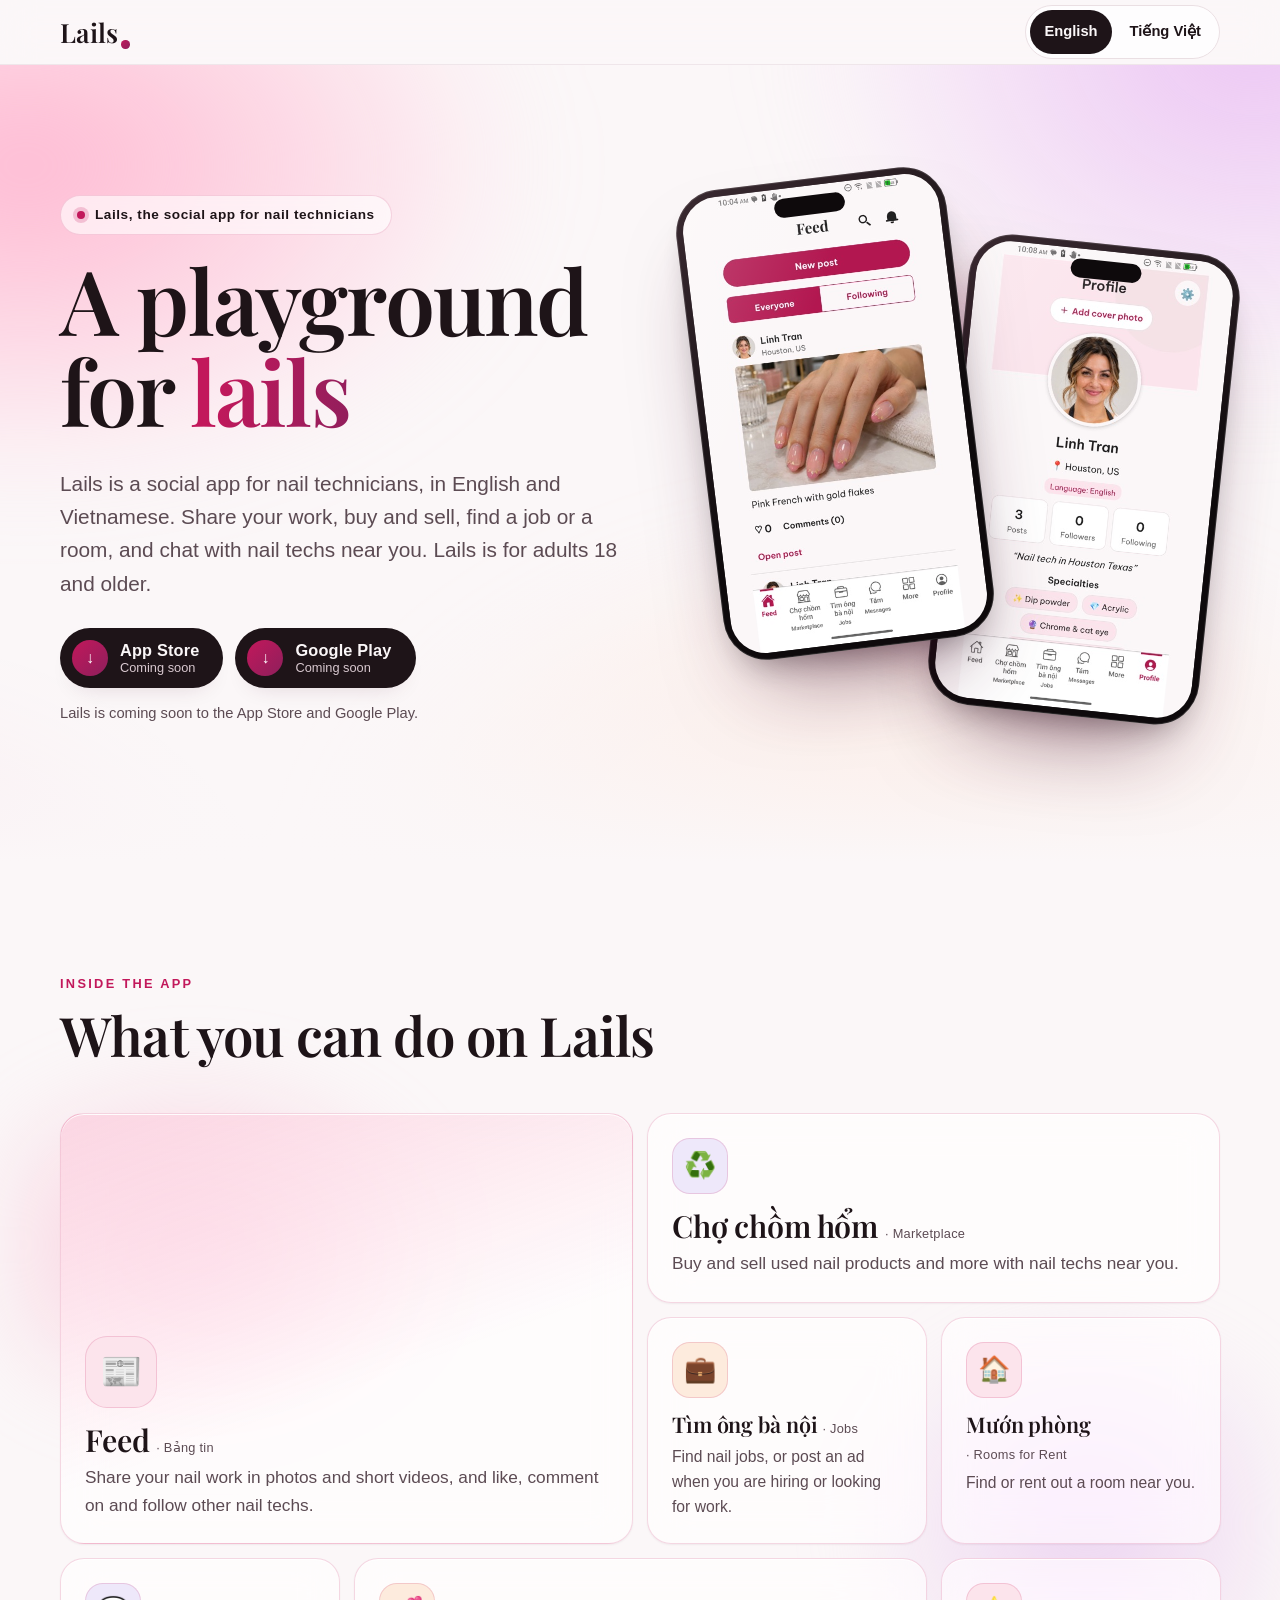
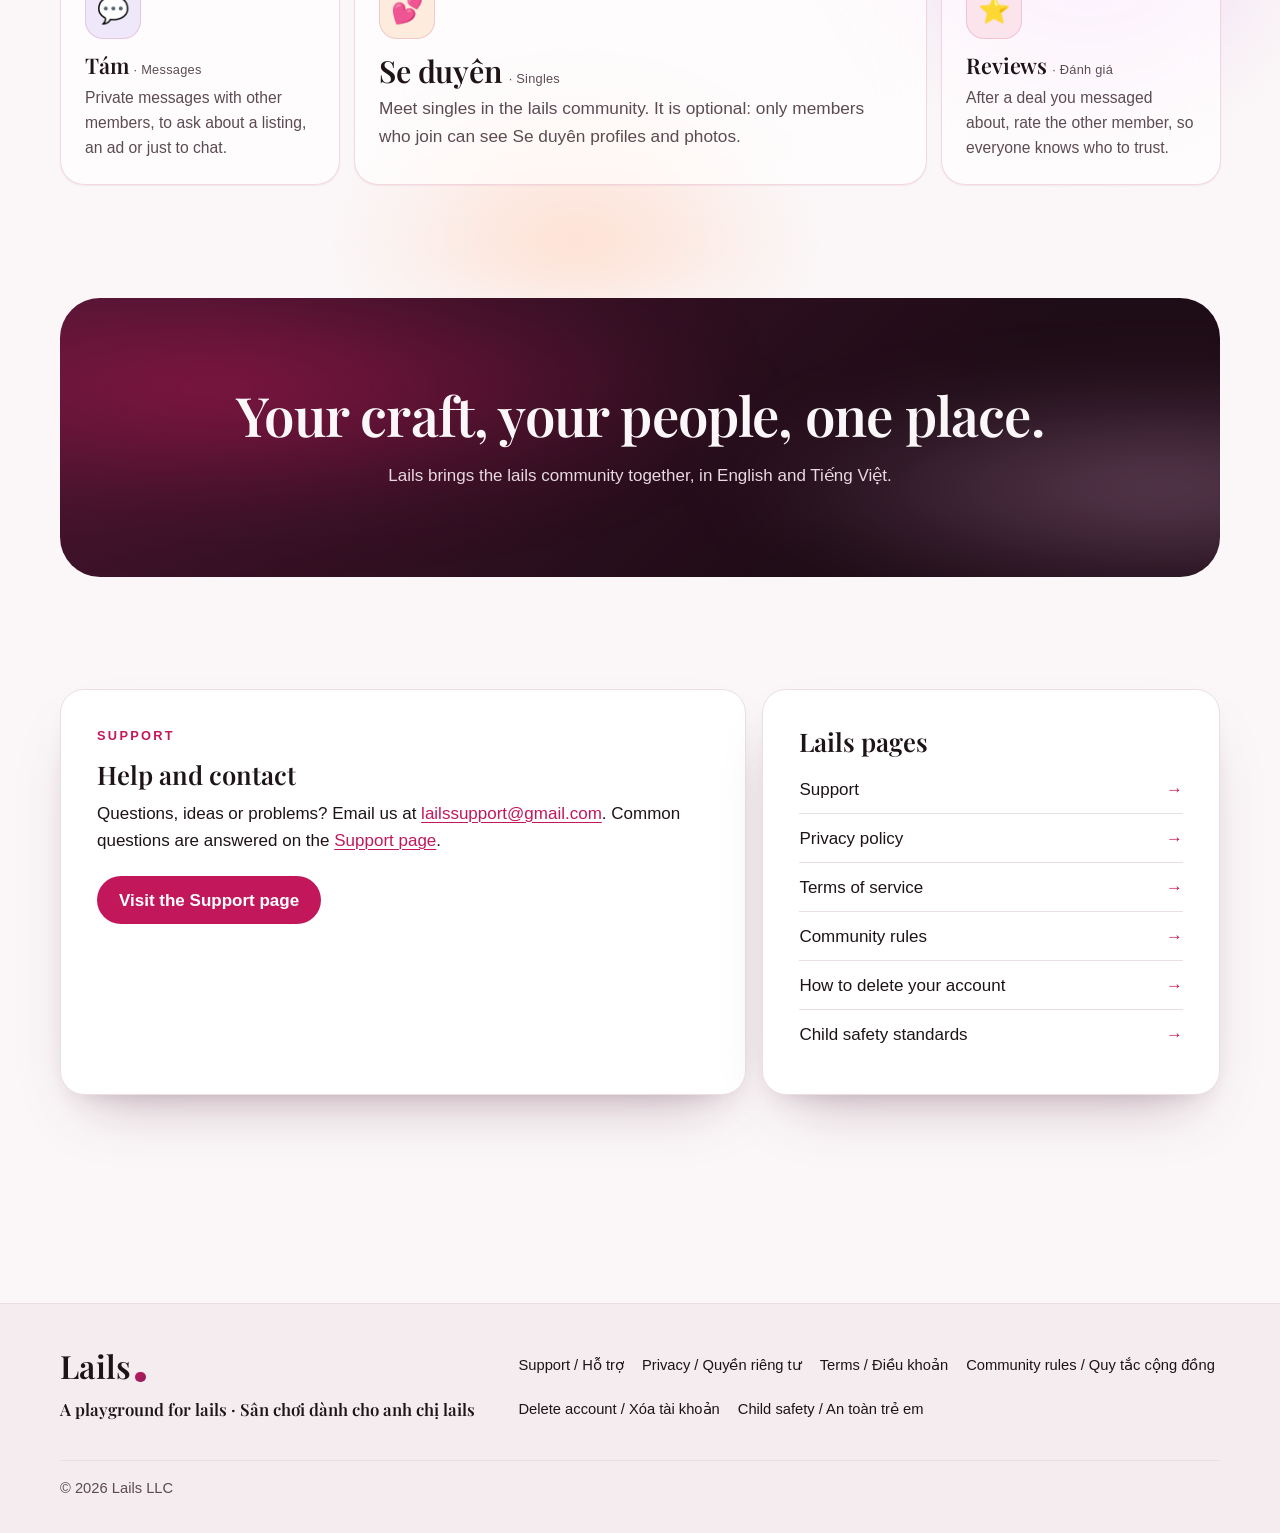
==== index.html @ fc81c2da "Website redesign: shared styles, self-hosted Playfair font, real screenshots (Lails main 86b68562, T" ====
<!doctype html>
<html lang="en">
<head>
<meta charset="utf-8">
<meta name="viewport" content="width=device-width,initial-scale=1">
<meta name="color-scheme" content="light dark">
<meta name="theme-color" content="#FBF7F8" media="(prefers-color-scheme: light)">
<meta name="theme-color" content="#120C10" media="(prefers-color-scheme: dark)">
<meta name="description" content="Lails, a social app for nail technicians. Lails, ứng dụng mạng xã hội cho thợ nail.">
<title>Lails</title>
<link rel="stylesheet" href="styles.css">
</head>
<body class="switch">
<header class="site-head">
<div class="wrap head-row">
<a class="brand" href="index.html">Lails</a>
<nav class="lang" aria-label="Language / Ngôn ngữ"><a href="#en" hreflang="en" lang="en">English</a><a href="#vi" hreflang="vi" lang="vi">Tiếng Việt</a></nav>
</div>
</header>

<main>
<section id="en" lang="en">
<div class="hero">
<div class="wrap hero-grid">
<div class="intro">
<p class="eyebrow">Lails, the social app for nail technicians</p>
<h1 class="display">A playground for <span class="shine">lails</span></h1>
<p class="lead">Lails is a social app for nail technicians, in English and Vietnamese. Share your work, buy and sell, find a job or a room, and chat with nail techs near you. Lails is for adults 18 and older.</p>
<!-- Store badge placeholders: swap each one for the official badge and store link once the app is live in that store. -->
<div class="stores">
<div class="store" data-placeholder="app-store-badge"><i aria-hidden="true">↓</i><div><b>App Store</b><span>Coming soon</span></div></div>
<div class="store" data-placeholder="google-play-badge"><i aria-hidden="true">↓</i><div><b>Google Play</b><span>Coming soon</span></div></div>
</div>
<p class="note">Lails is coming soon to the App Store and Google Play.</p>
</div>
<div class="stage">
<div class="halo" aria-hidden="true"></div>
<ul class="shots" aria-label="Screenshots of the Lails app">
<li class="phone"><img src="img/feed-en.jpg" width="450" height="800" fetchpriority="high" decoding="async" alt="The Lails Feed: a nail tech's post with a photo of pink French nails with gold flakes, with likes and comments, and the tabs Feed, Chợ chồm hổm, Tìm ông bà nội, Tám, More and Profile."></li>
<li class="phone"><img src="img/profile-en.jpg" width="450" height="800" decoding="async" alt="A Lails profile: the member's photo, name and city, the number of posts, followers and following, a short bio and the nail skills they offer."></li>
</ul>
</div>
</div>
</div>

<div class="block features">
<div class="wrap">
<div class="block-head reveal">
<span class="kicker">Inside the app</span>
<h2 class="title">What you can do on Lails</h2>
</div>
<ul class="bento">
<li class="card big reveal"><span class="icon" aria-hidden="true">📰</span><div><h3>Feed <span class="sub">· Bảng tin</span></h3><p>Share your nail work in photos and short videos, and like, comment on and follow other nail techs.</p></div></li>
<li class="card wide reveal"><span class="icon" aria-hidden="true">♻️</span><div><h3>Chợ chồm hổm <span class="sub">· Marketplace</span></h3><p>Buy and sell used nail products and more with nail techs near you.</p></div></li>
<li class="card reveal"><span class="icon" aria-hidden="true">💼</span><div><h3>Tìm ông bà nội <span class="sub">· Jobs</span></h3><p>Find nail jobs, or post an ad when you are hiring or looking for work.</p></div></li>
<li class="card reveal"><span class="icon" aria-hidden="true">🏠</span><div><h3>Mướn phòng <span class="sub">· Rooms for Rent</span></h3><p>Find or rent out a room near you.</p></div></li>
<li class="card reveal"><span class="icon" aria-hidden="true">💬</span><div><h3>Tám <span class="sub">· Messages</span></h3><p>Private messages with other members, to ask about a listing, an ad or just to chat.</p></div></li>
<li class="card wide reveal"><span class="icon" aria-hidden="true">💕</span><div><h3>Se duyên <span class="sub">· Singles</span></h3><p>Meet singles in the lails community. It is optional: only members who join can see Se duyên profiles and photos.</p></div></li>
<li class="card reveal"><span class="icon" aria-hidden="true">⭐</span><div><h3>Reviews <span class="sub">· Đánh giá</span></h3><p>After a deal you messaged about, rate the other member, so everyone knows who to trust.</p></div></li>
</ul>
</div>
</div>

<div class="wrap">
<div class="band reveal">
<h2 class="title">Your craft, your people, one place.</h2>
<p>Lails brings the lails community together, in English and Tiếng Việt.</p>
</div>
</div>

<div class="block">
<div class="wrap help">
<div class="panel reveal">
<span class="kicker">Support</span>
<h2>Help and contact</h2>
<p>Questions, ideas or problems? Email us at <a href="mailto:lailssupport@gmail.com">lailssupport@gmail.com</a>. Common questions are answered on the <a href="support.html">Support page</a>.</p>
<a class="button" href="support.html">Visit the Support page</a>
</div>
<div class="panel reveal">
<h3>Lails pages</h3>
<ul class="links">
<li><a href="support.html">Support</a></li>
<li><a href="privacy.html">Privacy policy</a></li>
<li><a href="terms.html">Terms of service</a></li>
<li><a href="community-rules.html">Community rules</a></li>
<li><a href="delete-account.html">How to delete your account</a></li>
<li><a href="child-safety.html">Child safety standards</a></li>
</ul>
</div>
</div>
</div>
</section>

<hr class="lang-divider">

<section id="vi" lang="vi">
<div class="hero">
<div class="wrap hero-grid">
<div class="intro">
<p class="eyebrow">Lails, ứng dụng mạng xã hội cho thợ nail</p>
<h2 class="display">Sân chơi dành cho anh chị <span class="shine">lails</span></h2>
<p class="lead">Lails là ứng dụng mạng xã hội dành cho thợ nail, có tiếng Việt và tiếng Anh. Khoe tác phẩm, mua bán, tìm việc hay tìm phòng, và tám chuyện với anh chị thợ nail gần bạn. Lails chỉ dành cho người từ 18 tuổi trở lên.</p>
<div class="stores">
<div class="store" data-placeholder="app-store-badge-vi"><i aria-hidden="true">↓</i><div><b>App Store</b><span>Sắp có</span></div></div>
<div class="store" data-placeholder="google-play-badge-vi"><i aria-hidden="true">↓</i><div><b>Google Play</b><span>Sắp có</span></div></div>
</div>
<p class="note">Lails sắp có trên App Store và Google Play.</p>
</div>
<div class="stage">
<div class="halo" aria-hidden="true"></div>
<ul class="shots" aria-label="Hình ảnh ứng dụng Lails">
<li class="phone"><img src="img/feed-vi.jpg" width="450" height="800" loading="lazy" decoding="async" alt="Bảng tin Lails: bài đăng của một thợ nail với hình bộ móng French hồng có nhũ vàng, lượt thích và bình luận, cùng các thẻ Bảng tin, Chợ chồm hổm, Tìm ông bà nội, Tám, Thêm và Trang cá nhân."></li>
<li class="phone"><img src="img/profile-vi.jpg" width="450" height="800" loading="lazy" decoding="async" alt="Trang cá nhân trên Lails: ảnh, tên và thành phố của thành viên, số bài đăng, người theo dõi và đang theo dõi, lời giới thiệu ngắn và các chuyên môn nail."></li>
</ul>
</div>
</div>
</div>

<div class="block features">
<div class="wrap">
<div class="block-head reveal">
<span class="kicker">Trong ứng dụng</span>
<h2 class="title">Lails có gì?</h2>
</div>
<ul class="bento">
<li class="card big reveal"><span class="icon" aria-hidden="true">📰</span><div><h3>Bảng tin</h3><p>Khoe tác phẩm nail bằng hình và video ngắn, thả tim, bình luận và theo dõi anh chị thợ nail khác.</p></div></li>
<li class="card wide reveal"><span class="icon" aria-hidden="true">♻️</span><div><h3>Chợ chồm hổm <span class="sub">· Mua bán</span></h3><p>Mua bán đồ nail đã qua sử dụng và nhiều thứ khác với thợ nail gần bạn.</p></div></li>
<li class="card reveal"><span class="icon" aria-hidden="true">💼</span><div><h3>Tìm ông bà nội <span class="sub">· Việc làm</span></h3><p>Tìm việc nail, hoặc đăng tin khi tiệm cần thợ hay khi bạn đang tìm việc.</p></div></li>
<li class="card reveal"><span class="icon" aria-hidden="true">🏠</span><div><h3>Mướn phòng <span class="sub">· Thuê phòng</span></h3><p>Tìm hoặc cho thuê phòng gần bạn.</p></div></li>
<li class="card reveal"><span class="icon" aria-hidden="true">💬</span><div><h3>Tám <span class="sub">· Tin nhắn</span></h3><p>Nhắn tin riêng với các thành viên khác, để hỏi về món đồ, tin rao hay chỉ để tám chuyện.</p></div></li>
<li class="card wide reveal"><span class="icon" aria-hidden="true">💕</span><div><h3>Se duyên <span class="sub">· Người độc thân</span></h3><p>Làm quen với người độc thân trong cộng đồng lails. Không bắt buộc: chỉ thành viên tham gia mới xem được hồ sơ và ảnh Se duyên.</p></div></li>
<li class="card reveal"><span class="icon" aria-hidden="true">⭐</span><div><h3>Đánh giá</h3><p>Sau một giao dịch hai bạn đã nhắn tin, hãy đánh giá thành viên kia, để mọi người biết ai đáng tin.</p></div></li>
</ul>
</div>
</div>

<div class="wrap">
<div class="band reveal">
<h2 class="title">Tay nghề của bạn, cộng đồng của bạn, chung một chỗ.</h2>
<p>Lails kết nối cộng đồng lails, bằng tiếng Việt và tiếng Anh.</p>
</div>
</div>

<div class="block">
<div class="wrap help">
<div class="panel reveal">
<span class="kicker">Hỗ trợ</span>
<h2>Hỗ trợ và liên hệ</h2>
<p>Có câu hỏi, ý kiến hay gặp sự cố? Email cho chúng tôi: <a href="mailto:lailssupport@gmail.com">lailssupport@gmail.com</a>. Các câu hỏi thường gặp có trên <a href="support.html#vi">trang Hỗ trợ</a>.</p>
<a class="button" href="support.html#vi">Xem trang Hỗ trợ</a>
</div>
<div class="panel reveal">
<h3>Các trang Lails</h3>
<ul class="links">
<li><a href="support.html#vi">Hỗ trợ</a></li>
<li><a href="privacy.html#vi">Chính sách quyền riêng tư</a></li>
<li><a href="terms.html#vi">Điều khoản dịch vụ</a></li>
<li><a href="community-rules.html#vi">Quy tắc cộng đồng</a></li>
<li><a href="delete-account.html#vi">Cách xóa tài khoản Lails</a></li>
<li><a href="child-safety.html#vi">Tiêu chuẩn an toàn trẻ em</a></li>
</ul>
</div>
</div>
</div>
</section>
</main>

<footer>
<div class="wrap foot">
<div>
<a class="brand" href="index.html">Lails</a>
<p class="foot-tag">A playground for lails · <span lang="vi">Sân chơi dành cho anh chị lails</span></p>
</div>
<nav aria-label="Lails pages / Các trang Lails">
<a href="support.html">Support / Hỗ trợ</a>
<a href="privacy.html">Privacy / Quyền riêng tư</a>
<a href="terms.html">Terms / Điều khoản</a>
<a href="community-rules.html">Community rules / Quy tắc cộng đồng</a>
<a href="delete-account.html">Delete account / Xóa tài khoản</a>
<a href="child-safety.html">Child safety / An toàn trẻ em</a>
</nav>
<p class="copy">© 2026 Lails LLC</p>
</div>
</footer>
</body>
</html>
---- styles.css ----
/* Lails website: one shared stylesheet for every page (Task 283).
   No outside loads: the only file it loads is the self-hosted Playfair Display (the app's
   title font, SIL Open Font License, see fonts/OFL.txt). No scripts anywhere on the site. */

@font-face{font-family:"Playfair Display";font-style:normal;font-weight:600;font-display:swap;src:url(fonts/PlayfairDisplay-SemiBold.ttf) format("truetype")}

/* ---------- Tokens ---------- */
:root{
  color-scheme:light dark;
  --bg:#FBF7F8;--bg-2:#F5ECEF;--surface:#FFFFFF;--fg:#1E1418;--muted:#5C4B53;--line:#EADFE3;
  --accent:#C2185B;--accent-2:#8E1F5C;--onaccent:#FFFFFF;--plum:#4A1530;
  --ink:#1E1418;--on-ink:#FBF7F8;--ink-muted:#D9C9D0;
  --glass:rgba(255,255,255,.62);--glass-line:rgba(194,24,91,.16);--glass-hi:rgba(255,255,255,.9);
  --a1:#F8BBD0;--a2:#E7C6EE;--a3:#FFD8C6;--a4:rgba(194,24,91,.32);
  --tile-1:#FCE4EC;--tile-2:#EEE8FA;--tile-3:#FDEBDD;
  --note:#FDF1F6;--code:#F3EBEE;
  --shadow:0 30px 60px -30px rgba(74,21,48,.35),0 12px 24px -16px rgba(74,21,48,.2);
  --glow:0 24px 60px -24px rgba(194,24,91,.45);
  --serif:"Playfair Display",ui-serif,"New York",Georgia,"Times New Roman",serif;
  --sans:-apple-system,BlinkMacSystemFont,"SF Pro Text","Segoe UI",Roboto,"Helvetica Neue",Arial,sans-serif;
  --radius:24px;
  --gutter:16px;
}
@media (prefers-color-scheme:dark){
  :root{
    --bg:#120C10;--bg-2:#1A1117;--surface:#1F161B;--fg:#F5EDF0;--muted:#C9B8C0;--line:#34262D;
    --accent:#F28DB0;--accent-2:#E7A6D8;--onaccent:#1A0F14;--plum:#2A0F1E;
    --ink:#F5EDF0;--on-ink:#1A0F14;--ink-muted:#5C4B53;
    --glass:rgba(38,26,33,.58);--glass-line:rgba(242,141,176,.18);--glass-hi:rgba(255,255,255,.08);
    --a1:rgba(194,24,91,.55);--a2:rgba(106,27,154,.42);--a3:rgba(242,141,176,.22);--a4:rgba(74,21,48,.9);
    --tile-1:#3D1F2B;--tile-2:#2A2338;--tile-3:#33251C;
    --note:#2B1B23;--code:#2A2025;
    --shadow:0 30px 60px -30px rgba(0,0,0,.8),0 12px 24px -16px rgba(0,0,0,.6);
    --glow:0 24px 60px -24px rgba(242,141,176,.45);
  }
}

/* ---------- Base ---------- */
*,*::before,*::after{box-sizing:border-box}
html{-webkit-text-size-adjust:100%;text-size-adjust:100%;scroll-padding-top:84px}
body{margin:0;font-family:var(--sans);font-size:17px;line-height:1.6;color:var(--fg);background:var(--bg);overflow-wrap:break-word;-webkit-font-smoothing:antialiased;overflow-x:hidden}
img{max-width:100%}
a{color:var(--accent);text-underline-offset:.18em;text-decoration-thickness:1px}
a:hover{text-decoration-thickness:2px}
:focus-visible{outline:3px solid var(--accent);outline-offset:3px;border-radius:8px}
h1,h2,h3{line-height:1.2;text-wrap:balance}
p{margin:.6em 0;text-wrap:pretty}
.wrap{width:min(1160px,100% - 2*var(--gutter));margin-inline:auto}

/* ---------- Header (every page) ---------- */
.site-head{position:sticky;top:0;z-index:50;background:color-mix(in srgb,var(--bg) 74%,transparent);-webkit-backdrop-filter:blur(18px) saturate(160%);backdrop-filter:blur(18px) saturate(160%);border-bottom:1px solid color-mix(in srgb,var(--line) 70%,transparent)}
.head-row{display:flex;align-items:center;justify-content:space-between;gap:12px;min-height:64px}
.brand{font-family:var(--serif);font-weight:600;font-size:1.65rem;letter-spacing:.01em;line-height:1;text-decoration:none;color:var(--fg);display:inline-flex;align-items:center;min-height:44px}
.brand::after{content:"";width:.32em;height:.32em;border-radius:50%;margin-left:.12em;align-self:flex-end;margin-bottom:.2em;background:linear-gradient(135deg,var(--accent),var(--accent-2))}
.lang{display:flex;gap:4px;padding:4px;border-radius:999px;background:color-mix(in srgb,var(--surface) 70%,transparent);border:1px solid var(--line)}
.lang a{display:inline-flex;align-items:center;min-height:44px;min-width:44px;padding:0 14px;border-radius:999px;font-size:.92rem;font-weight:600;color:var(--fg);text-decoration:none;transition:background .25s,color .25s}
.lang a:hover{background:color-mix(in srgb,var(--accent) 12%,transparent)}

/* CSS-only language switch on the home and support pages: English shows first; the
   "Tiếng Việt" link (#vi) shows only the Vietnamese part. Both stay in the HTML, and a
   browser without :has() simply shows both, one after the other. */
@supports selector(:has(*)){
  .switch:not(:has(#vi:target)) #vi,
  .switch:not(:has(#vi:target)) .lang-divider{display:none}
  .switch:has(#vi:target) #en,
  .switch:has(#vi:target) .lang-divider{display:none}
  .switch:not(:has(#vi:target)) .lang a[hreflang="en"],
  .switch:has(#vi:target) .lang a[hreflang="vi"]{background:var(--ink);color:var(--on-ink)}
}

/* ---------- Home: hero ---------- */
.hero{position:relative;isolation:isolate;overflow:hidden;padding:clamp(40px,8vw,96px) 0 clamp(48px,8vw,104px)}
.hero::before{content:"";position:absolute;inset:-35% -25%;z-index:-2;
  background:
    radial-gradient(38% 34% at 18% 28%,var(--a1),transparent 70%),
    radial-gradient(34% 40% at 82% 18%,var(--a2),transparent 70%),
    radial-gradient(42% 38% at 64% 82%,var(--a3),transparent 72%),
    radial-gradient(30% 30% at 8% 88%,var(--a4),transparent 70%);
  filter:blur(48px) saturate(120%);
  animation:aurora 26s ease-in-out infinite alternate}
.hero::after{content:"";position:absolute;inset:0;z-index:-1;background:linear-gradient(180deg,transparent 55%,var(--bg))}
@keyframes aurora{
  0%{transform:translate3d(0,0,0) rotate(0deg) scale(1)}
  50%{transform:translate3d(4%,-3%,0) rotate(8deg) scale(1.08)}
  100%{transform:translate3d(-3%,4%,0) rotate(-6deg) scale(1.02)}
}
.hero-grid{display:grid;gap:clamp(32px,6vw,64px);align-items:center}
@media (min-width:920px){.hero-grid{grid-template-columns:1.05fr .95fr}}
.eyebrow{display:inline-flex;align-items:center;gap:10px;margin:0 0 18px;padding:8px 16px;border-radius:999px;font-size:.85rem;font-weight:600;letter-spacing:.04em;color:var(--fg);background:var(--glass);border:1px solid var(--glass-line);-webkit-backdrop-filter:blur(12px);backdrop-filter:blur(12px)}
.eyebrow::before{content:"";width:8px;height:8px;border-radius:50%;background:var(--accent);box-shadow:0 0 0 4px color-mix(in srgb,var(--accent) 20%,transparent)}
.display{font-family:var(--serif);font-weight:600;font-size:clamp(2.7rem,1.6rem + 5.4vw,5.6rem);line-height:1.02;letter-spacing:-.02em;margin:0 0 .35em}
.display .shine{background:linear-gradient(100deg,var(--accent) 10%,var(--accent-2) 55%,var(--accent) 90%);background-size:200% 100%;-webkit-background-clip:text;background-clip:text;color:transparent;-webkit-text-fill-color:transparent;animation:shine 8s ease-in-out infinite}
@keyframes shine{0%,100%{background-position:0% 50%}50%{background-position:100% 50%}}
.lead{font-size:clamp(1.05rem,.95rem + .45vw,1.3rem);line-height:1.6;color:var(--muted);max-width:34em;margin:0 0 28px}
.stores{display:flex;flex-wrap:wrap;gap:12px;margin:0 0 14px}
.store{display:inline-flex;align-items:center;gap:12px;min-height:60px;padding:10px 24px 10px 12px;border-radius:999px;background:var(--ink);color:var(--on-ink);box-shadow:var(--shadow);transition:transform .35s cubic-bezier(.2,.7,.2,1),box-shadow .35s}
.store:hover{transform:translateY(-2px);box-shadow:var(--glow)}
.store i{flex:none;width:36px;height:36px;border-radius:50%;display:grid;place-items:center;font-style:normal;font-size:1rem;background:linear-gradient(135deg,var(--accent),var(--accent-2));color:#fff}
.store b{display:block;font-size:1.02rem;line-height:1.15;letter-spacing:.01em}
.store span{display:block;font-size:.8rem;line-height:1.2;color:var(--ink-muted)}
.note{font-size:.92rem;color:var(--muted);margin:0}

/* Phone mockups with the real screenshots. */
.stage{position:relative}
.shots{--pw:clamp(158px,40vw,272px);position:relative;list-style:none;margin:0 auto;padding:0;width:min(100%,calc(var(--pw)*2.05));height:calc(var(--pw)*1.78 + var(--pw)*.42)}
.phone{position:absolute;width:var(--pw);padding:7px;border-radius:calc(var(--pw)*.16);background:linear-gradient(150deg,#3a2a31,#0e0a0c 60%);box-shadow:0 50px 90px -40px rgba(74,21,48,.65),0 18px 36px -20px rgba(0,0,0,.45),inset 0 0 0 1px rgba(255,255,255,.12)}
.phone img{display:block;width:100%;height:auto;aspect-ratio:9/16;object-fit:cover;border-radius:calc(var(--pw)*.13);background:var(--tile-1)}
.phone::before{content:"";position:absolute;z-index:1;top:calc(7px + var(--pw)*.035);left:50%;width:26%;height:calc(var(--pw)*.07);translate:-50% 0;border-radius:999px;background:#0e0a0c}
.phone::after{content:"";position:absolute;inset:7px;border-radius:calc(var(--pw)*.13);background:linear-gradient(115deg,rgba(255,255,255,.22),transparent 38%);pointer-events:none}
.phone:nth-child(1){left:0;top:calc(var(--pw)*.06);z-index:2;rotate:-7deg;animation:float-a 9s ease-in-out infinite}
.phone:nth-child(2){right:0;top:calc(var(--pw)*.3);rotate:6deg;animation:float-b 11s ease-in-out -3s infinite}
@keyframes float-a{0%,100%{translate:0 0}50%{translate:0 -14px}}
@keyframes float-b{0%,100%{translate:0 -6px}50%{translate:0 10px}}
.halo{position:absolute;inset:12% 8%;z-index:-1;border-radius:50%;background:radial-gradient(closest-side,color-mix(in srgb,var(--accent) 35%,transparent),transparent);filter:blur(30px)}

/* ---------- Home: features (bento) ---------- */
.block{position:relative;padding:clamp(56px,9vw,112px) 0}
.block-head{max-width:40em;margin:0 0 clamp(28px,4vw,48px)}
.kicker{display:block;font-size:.8rem;font-weight:700;letter-spacing:.18em;text-transform:uppercase;color:var(--accent);margin-bottom:12px}
.title{font-family:var(--serif);font-weight:600;font-size:clamp(2rem,1.3rem + 3vw,3.4rem);line-height:1.08;letter-spacing:-.015em;margin:0}
.features{isolation:isolate}
.features::before{content:"";position:absolute;inset:10% 0 0;z-index:-1;pointer-events:none;
  background:
    radial-gradient(30% 30% at 15% 30%,color-mix(in srgb,var(--a1) 70%,transparent),transparent 70%),
    radial-gradient(28% 34% at 85% 60%,color-mix(in srgb,var(--a2) 70%,transparent),transparent 70%),
    radial-gradient(26% 26% at 45% 95%,color-mix(in srgb,var(--a3) 80%,transparent),transparent 70%);
  filter:blur(30px)}
.bento{display:grid;gap:14px;grid-template-columns:1fr;grid-auto-flow:dense;list-style:none;margin:0;padding:0}
@media (min-width:640px){.bento{grid-template-columns:repeat(2,1fr)}.card.big,.card.wide{grid-column:span 2}}
@media (min-width:980px){.bento{grid-template-columns:repeat(4,1fr)}.card.big{grid-column:span 2;grid-row:span 2}}
.card{container-type:inline-size;position:relative;display:flex;flex-direction:column;gap:14px;padding:24px;border-radius:var(--radius);background:var(--glass);border:1px solid var(--glass-line);-webkit-backdrop-filter:blur(20px) saturate(150%);backdrop-filter:blur(20px) saturate(150%);box-shadow:inset 0 1px 0 var(--glass-hi),0 1px 2px rgba(74,21,48,.06);transition:transform .45s cubic-bezier(.2,.7,.2,1),box-shadow .45s,border-color .45s}
.card:hover{transform:translateY(-6px);border-color:color-mix(in srgb,var(--accent) 40%,transparent);box-shadow:inset 0 1px 0 var(--glass-hi),var(--glow)}
.card.big{justify-content:flex-end;min-height:260px;background:linear-gradient(160deg,color-mix(in srgb,var(--a1) 55%,var(--glass)),var(--glass) 60%)}
.icon{flex:none;width:56px;height:56px;border-radius:18px;display:grid;place-items:center;font-size:26px;background:var(--tile-1);box-shadow:inset 0 0 0 1px var(--glass-line)}
.card:nth-child(3n+2) .icon{background:var(--tile-2)}
.card:nth-child(3n) .icon{background:var(--tile-3)}
.card.big .icon{width:72px;height:72px;font-size:34px;border-radius:22px}
.card h3{font-family:var(--serif);font-weight:600;font-size:1.35rem;margin:0 0 6px;letter-spacing:-.005em}
.card .sub{font-family:var(--sans);font-weight:500;font-size:.8rem;letter-spacing:.02em;color:var(--muted);white-space:nowrap}
.card p{margin:0;color:var(--muted);font-size:.98rem}
@container (min-width:440px){.card h3{font-size:1.9rem}.card p{font-size:1.08rem;max-width:30em}}

/* ---------- Home: statement band ---------- */
.band{position:relative;isolation:isolate;overflow:hidden;border-radius:clamp(24px,4vw,40px);padding:clamp(40px,7vw,88px) clamp(24px,6vw,80px);background:linear-gradient(135deg,var(--plum),#1E0C16 70%);color:#FBF7F8;text-align:center}
.band::before{content:"";position:absolute;inset:-40%;z-index:-1;background:radial-gradient(35% 35% at 30% 40%,rgba(194,24,91,.55),transparent 70%),radial-gradient(30% 30% at 75% 60%,rgba(231,166,216,.35),transparent 70%);filter:blur(40px);animation:aurora 30s ease-in-out infinite alternate}
.band .title{color:#FBF7F8;max-width:18em;margin-inline:auto}
.band p{color:#E9D9E0;max-width:34em;margin:18px auto 0}

/* ---------- Home: help and links ---------- */
.help{display:grid;gap:16px}
@media (min-width:820px){.help{grid-template-columns:1.2fr .8fr}}
.panel{padding:clamp(22px,3vw,36px);border-radius:var(--radius);background:var(--surface);border:1px solid var(--line);box-shadow:var(--shadow)}
.panel h2,.panel h3{font-family:var(--serif);font-weight:600;font-size:1.6rem;margin:0 0 8px}
.button{display:inline-flex;align-items:center;justify-content:center;gap:10px;min-height:48px;padding:0 22px;margin-top:12px;border-radius:999px;background:var(--accent);color:var(--onaccent);font-weight:600;text-decoration:none;box-shadow:var(--glow);transition:transform .3s cubic-bezier(.2,.7,.2,1)}
.button:hover{transform:translateY(-2px)}
.links{list-style:none;margin:0;padding:0}
.links li{border-top:1px solid var(--line)}
.links li:first-child{border-top:0}
.links a{display:flex;align-items:center;justify-content:space-between;min-height:48px;color:var(--fg);text-decoration:none;font-weight:500}
.links a::after{content:"→";color:var(--accent);transition:translate .3s}
.links a:hover::after{translate:4px 0}

.lang-divider{border:0;height:1px;margin:0;background:linear-gradient(90deg,transparent,var(--line),transparent)}

/* ---------- Footer (every page) ---------- */
footer{margin-top:clamp(56px,8vw,96px);border-top:1px solid var(--line);background:var(--bg-2);color:var(--muted);font-size:.92rem}
.foot{display:grid;gap:20px;padding:40px 0 32px}
@media (min-width:820px){.foot{grid-template-columns:1fr 1.6fr;align-items:start}}
.foot .brand{font-size:2rem}
.foot-tag{margin:8px 0 0;font-family:var(--serif);font-size:1.05rem;color:var(--fg)}
footer nav{display:flex;flex-wrap:wrap;gap:0 18px}
footer nav a{display:inline-flex;align-items:center;min-height:44px;color:var(--fg);text-decoration:none}
footer nav a:hover{color:var(--accent)}
.copy{grid-column:1/-1;margin:8px 0 0;padding-top:16px;border-top:1px solid var(--line)}

/* ---------- Document pages (support and legal) ---------- */
.doc{width:min(780px,100% - 2*var(--gutter));margin-inline:auto;padding:clamp(28px,5vw,56px) 0 0}
.doc-top{position:relative;isolation:isolate;overflow:hidden}
.doc-top::before{content:"";position:absolute;top:-220px;left:-20%;right:-20%;height:560px;z-index:-1;background:radial-gradient(40% 50% at 20% 40%,var(--a1),transparent 70%),radial-gradient(35% 45% at 85% 30%,var(--a2),transparent 70%);filter:blur(50px);opacity:.7;pointer-events:none}
.doc h1,.doc section>h2:first-child{font-family:var(--serif);font-weight:600;font-size:clamp(2.1rem,1.5rem + 2.6vw,3.2rem);line-height:1.1;letter-spacing:-.015em;margin:.2em 0 .4em}
.doc h2{font-family:var(--serif);font-weight:600;font-size:1.55rem;margin:2em 0 .5em}
.doc h3{font-size:1.12rem;margin:1.6em 0 .4em}
.doc li{margin:.35em 0}
.doc ul,.doc ol{padding-left:1.3em}
.doc code{background:var(--code);padding:1px 5px;border-radius:5px;font-size:.92em}
.doc hr{border:0;height:1px;margin:3.5em 0;background:linear-gradient(90deg,transparent,var(--line),transparent)}
.draft{border:1px solid color-mix(in srgb,var(--accent) 55%,transparent);background:var(--note);border-radius:16px;padding:12px 16px;margin:14px 0}
.muted{color:var(--muted)}
.box{background:var(--glass);border:1px solid var(--glass-line);-webkit-backdrop-filter:blur(16px);backdrop-filter:blur(16px);border-radius:20px;padding:16px 20px;margin:14px 0;box-shadow:inset 0 1px 0 var(--glass-hi)}
section{scroll-margin-top:84px}

/* ---------- Motion ---------- */
@media (prefers-reduced-motion:no-preference){
  html{scroll-behavior:smooth}
  .intro>*{animation:rise .9s cubic-bezier(.2,.7,.2,1) both}
  .intro>:nth-child(2){animation-delay:.08s}
  .intro>:nth-child(3){animation-delay:.16s}
  .intro>:nth-child(4){animation-delay:.24s}
  .intro>:nth-child(5){animation-delay:.32s}
  .stage{animation:rise 1.1s .2s cubic-bezier(.2,.7,.2,1) both}
  @supports (animation-timeline:view()){
    .reveal{animation:reveal linear both;animation-timeline:view();animation-range:entry 0% cover 28%}
  }
}
@keyframes rise{from{opacity:0;translate:0 24px}to{opacity:1;translate:0 0}}
@keyframes reveal{from{opacity:0;translate:0 36px;scale:.97}to{opacity:1;translate:0 0;scale:1}}
@media (prefers-reduced-motion:reduce){
  *,*::before,*::after{animation:none!important;transition:none!important;scroll-behavior:auto!important}
}

/* ---------- Phone tweaks ---------- */
@media (max-width:639px){
  .eyebrow{font-size:.78rem;padding:7px 14px}
  .stores{gap:10px}
  .store{min-height:52px;padding:8px 18px 8px 8px;gap:10px}
  .store i{width:32px;height:32px}
  .store b{font-size:.95rem}
  .card:not(.big){flex-direction:row;align-items:flex-start;padding:20px}
  .card:not(.big) .icon{width:48px;height:48px;font-size:22px;border-radius:14px}
  .card .sub{white-space:normal}
}
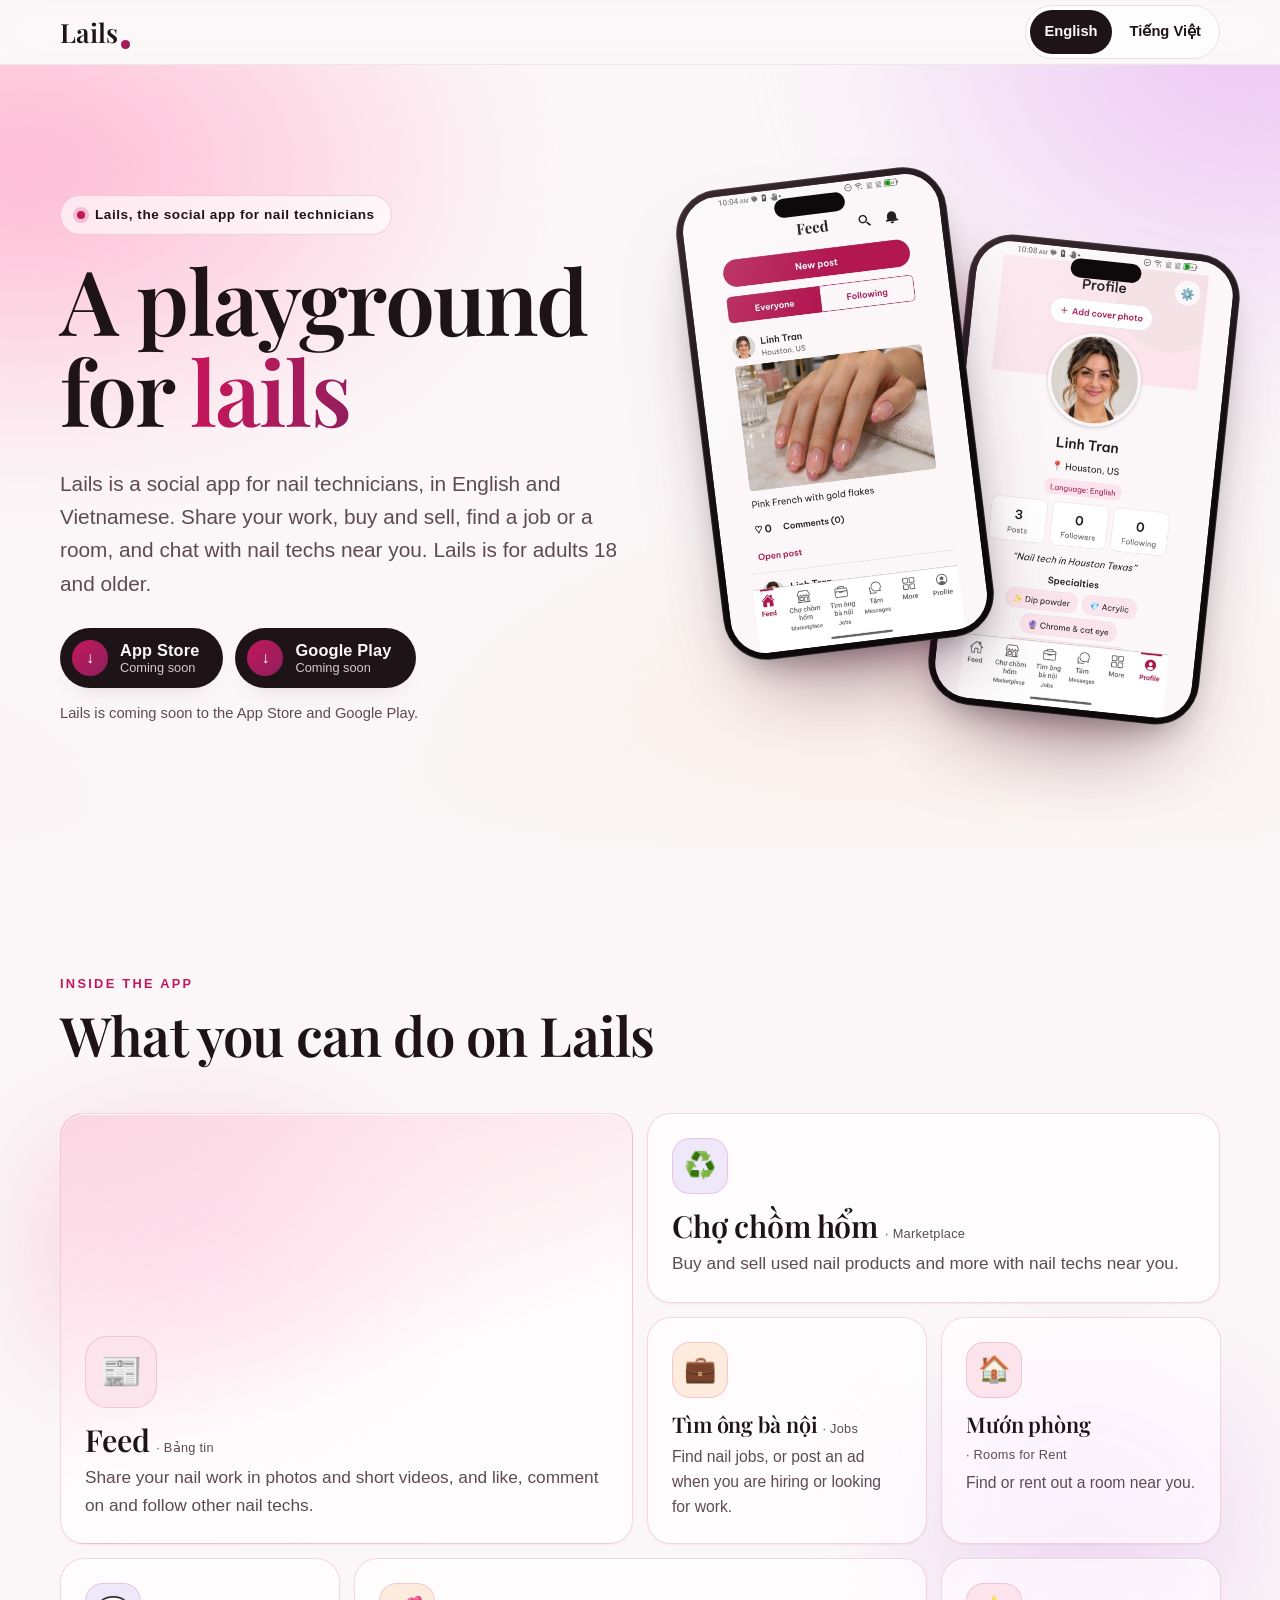
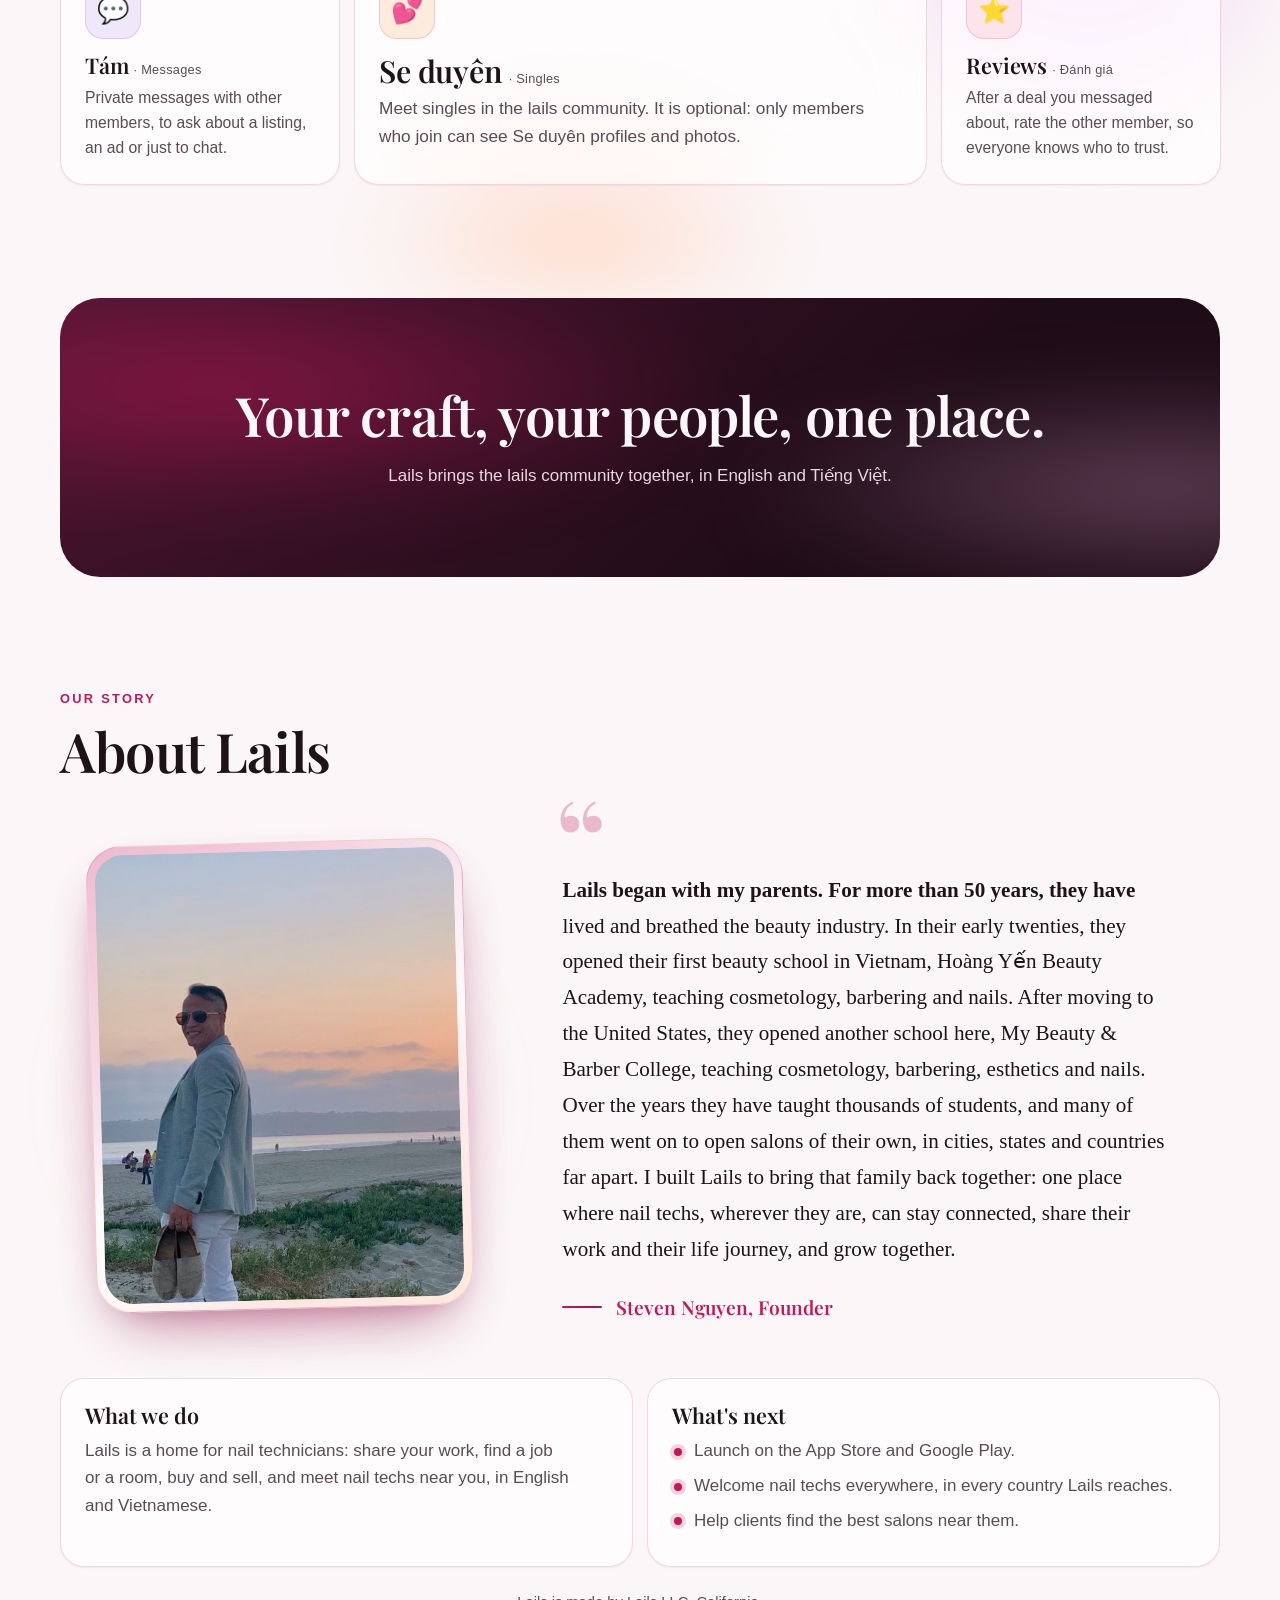
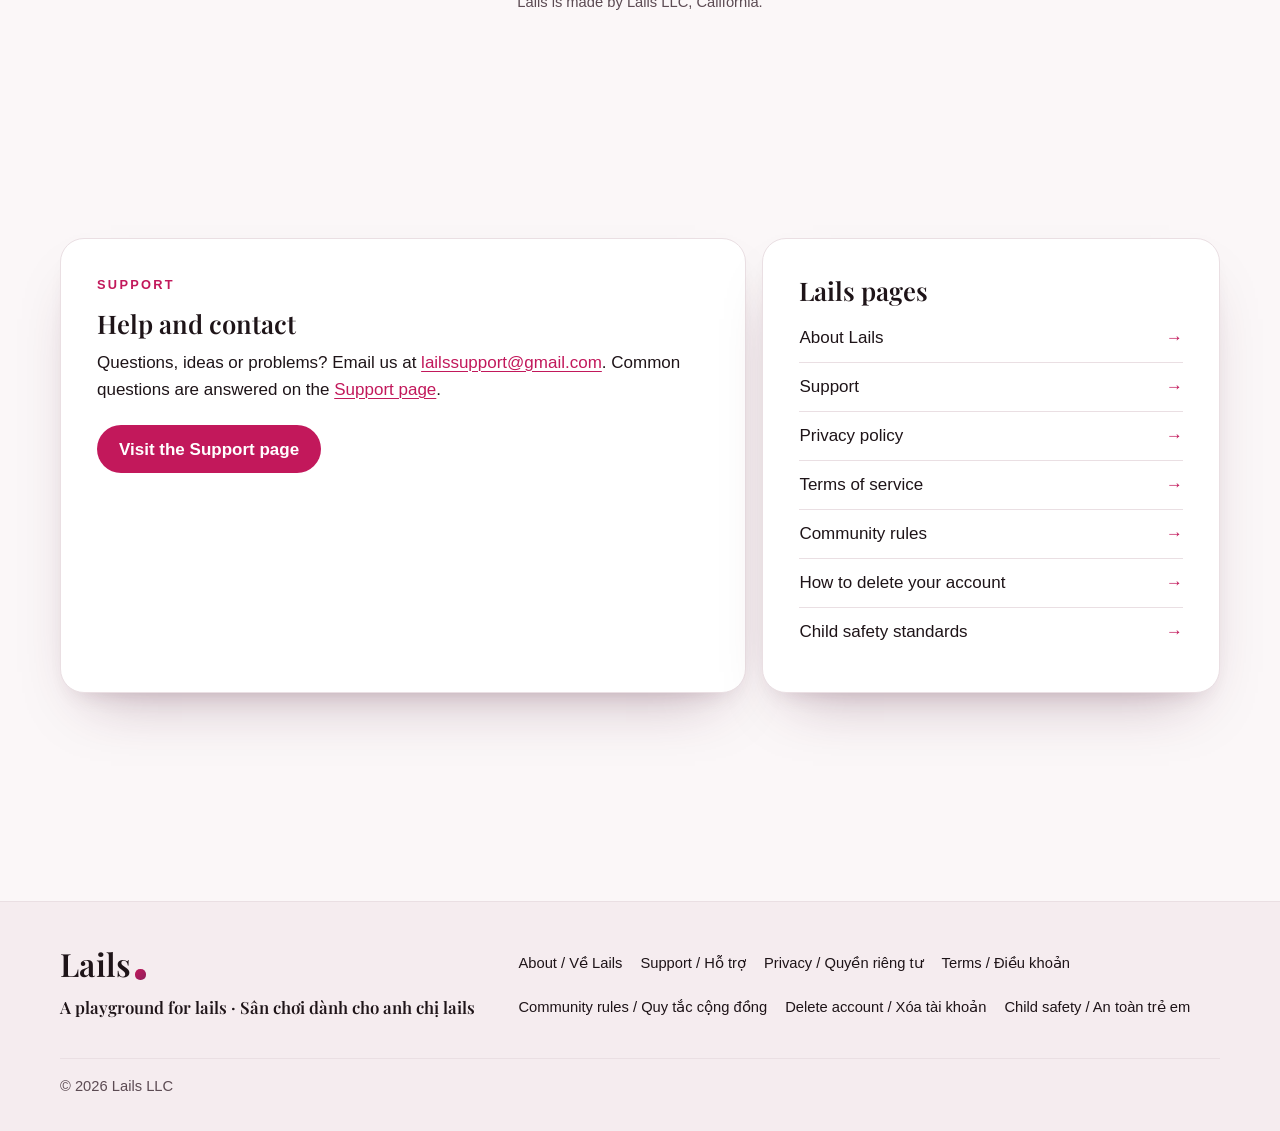
==== commit ac9754a3: "About Lails section with founder story and portrait (Lails main f9f36430, Task 284)" ====
--- a/index.html
+++ b/index.html
@@ -68,6 +68,39 @@
 </div>
 </div>
 
+<!-- about:start (Task 284: the founder's story; the only place on the site that names a person) -->
+<div class="block about" id="about">
+<div class="wrap">
+<div class="block-head reveal">
+<span class="kicker">Our story</span>
+<h2 class="title">About Lails</h2>
+</div>
+<div class="about-grid">
+<figure class="portrait reveal"><img src="img/about-founder.jpg" width="600" height="750" loading="lazy" decoding="async" alt="Steven Nguyen, founder of Lails, on the beach at sunset"></figure>
+<div class="story reveal">
+<p class="story-text">Lails began with my parents. For more than 50 years, they have lived and breathed the beauty industry. In their early twenties, they opened their first beauty school in Vietnam, Hoàng Yến Beauty Academy, teaching cosmetology, barbering and nails. After moving to the United States, they opened another school here, My Beauty &amp; Barber College, teaching cosmetology, barbering, esthetics and nails. Over the years they have taught thousands of students, and many of them went on to open salons of their own, in cities, states and countries far apart. I built Lails to bring that family back together: one place where nail techs, wherever they are, can stay connected, share their work and their life journey, and grow together.</p>
+<p class="signature">Steven Nguyen, Founder</p>
+</div>
+</div>
+<div class="about-cards">
+<div class="about-card reveal">
+<h3>What we do</h3>
+<p>Lails is a home for nail technicians: share your work, find a job or a room, buy and sell, and meet nail techs near you, in English and Vietnamese.</p>
+</div>
+<div class="about-card reveal">
+<h3>What's next</h3>
+<ul class="next">
+<li>Launch on the App Store and Google Play.</li>
+<li>Welcome nail techs everywhere, in every country Lails reaches.</li>
+<li>Help clients find the best salons near them.</li>
+</ul>
+</div>
+</div>
+<p class="company">Lails is made by Lails LLC, California.</p>
+</div>
+</div>
+<!-- about:end -->
+
 <div class="block">
 <div class="wrap help">
 <div class="panel reveal">
@@ -79,6 +112,7 @@
 <div class="panel reveal">
 <h3>Lails pages</h3>
 <ul class="links">
+<li><a href="#about">About Lails</a></li>
 <li><a href="support.html">Support</a></li>
 <li><a href="privacy.html">Privacy policy</a></li>
 <li><a href="terms.html">Terms of service</a></li>
@@ -141,6 +175,39 @@
 </div>
 </div>
 
+<!-- about:start (Task 284: câu chuyện người sáng lập) -->
+<div class="block about" id="about-vi">
+<div class="wrap">
+<div class="block-head reveal">
+<span class="kicker">Câu chuyện của chúng tôi</span>
+<h2 class="title">Về Lails</h2>
+</div>
+<div class="about-grid">
+<figure class="portrait reveal"><img src="img/about-founder.jpg" width="600" height="750" loading="lazy" decoding="async" alt="Steven Nguyen, người sáng lập Lails, trên bãi biển lúc hoàng hôn"></figure>
+<div class="story reveal">
+<p class="story-text">Lails bắt đầu từ ba mẹ tôi. Hơn 50 năm qua, ba mẹ tôi gắn bó trọn đời với ngành làm đẹp. Khi mới ngoài hai mươi tuổi, ba mẹ đã mở trường thẩm mỹ đầu tiên ở Việt Nam, Hoàng Yến Beauty Academy, dạy làm tóc, cắt tóc nam và làm móng. Sau khi sang Mỹ, ba mẹ mở thêm một trường nữa, My Beauty &amp; Barber College, dạy làm tóc, cắt tóc nam, chăm sóc da và làm móng. Ba mẹ đã dạy hàng ngàn học viên, và nhiều người trong số đó đã mở tiệm riêng, mỗi người một nơi, ở khắp các thành phố, tiểu bang và quốc gia. Tôi làm ra Lails để nối kết mọi người lại với nhau: một nơi để anh chị em trong nghề, dù ở đâu, vẫn giữ liên lạc, chia sẻ tác phẩm, hành trình cuộc sống, và cùng nhau phát triển.</p>
+<p class="signature">Steven Nguyen, Người sáng lập</p>
+</div>
+</div>
+<div class="about-cards">
+<div class="about-card reveal">
+<h3>Lails làm gì</h3>
+<p>Lails là ngôi nhà chung của thợ nail: chia sẻ tác phẩm, tìm việc hay tìm phòng, mua bán, và làm quen với thợ nail gần bạn, bằng tiếng Việt và tiếng Anh.</p>
+</div>
+<div class="about-card reveal">
+<h3>Sắp tới</h3>
+<ul class="next">
+<li>Ra mắt trên App Store và Google Play.</li>
+<li>Chào đón thợ nail ở khắp mọi nơi, ở mọi quốc gia Lails có mặt.</li>
+<li>Giúp khách hàng tìm tiệm nail tốt nhất gần họ.</li>
+</ul>
+</div>
+</div>
+<p class="company">Lails do Lails LLC, California, phát triển.</p>
+</div>
+</div>
+<!-- about:end -->
+
 <div class="block">
 <div class="wrap help">
 <div class="panel reveal">
@@ -152,6 +219,7 @@
 <div class="panel reveal">
 <h3>Các trang Lails</h3>
 <ul class="links">
+<li><a href="#about-vi">Về Lails</a></li>
 <li><a href="support.html#vi">Hỗ trợ</a></li>
 <li><a href="privacy.html#vi">Chính sách quyền riêng tư</a></li>
 <li><a href="terms.html#vi">Điều khoản dịch vụ</a></li>
@@ -172,6 +240,7 @@
 <p class="foot-tag">A playground for lails · <span lang="vi">Sân chơi dành cho anh chị lails</span></p>
 </div>
 <nav aria-label="Lails pages / Các trang Lails">
+<a href="#about">About / Về Lails</a>
 <a href="support.html">Support / Hỗ trợ</a>
 <a href="privacy.html">Privacy / Quyền riêng tư</a>
 <a href="terms.html">Terms / Điều khoản</a>
--- a/styles.css
+++ b/styles.css
@@ -66,6 +66,11 @@
   .switch:has(#vi:target) .lang-divider{display:none}
   .switch:not(:has(#vi:target)) .lang a[hreflang="en"],
   .switch:has(#vi:target) .lang a[hreflang="vi"]{background:var(--ink);color:var(--on-ink)}
+  /* Task 284: a link to an anchor inside the Vietnamese part (#about-vi) keeps that part shown. */
+  .switch:has(#vi :target) #vi{display:block}
+  .switch:has(#vi :target) #en{display:none}
+  .switch:has(#vi :target) .lang a[hreflang="en"]{background:none;color:var(--fg)}
+  .switch:has(#vi :target) .lang a[hreflang="vi"]{background:var(--ink);color:var(--on-ink)}
 }
 
 /* ---------- Home: hero ---------- */
@@ -160,6 +165,29 @@
 .links a::after{content:"→";color:var(--accent);transition:translate .3s}
 .links a:hover::after{translate:4px 0}
 
+/* ---------- Home: About Lails (Task 284) ---------- */
+.about{isolation:isolate;overflow-x:clip}
+.about-grid{display:grid;gap:clamp(32px,5vw,64px);align-items:center}
+@media (min-width:820px){.about-grid{grid-template-columns:minmax(0,.8fr) minmax(0,1.2fr)}}
+.portrait{position:relative;margin:0 auto;width:min(86%,380px);padding:8px;border-radius:36px;background:linear-gradient(150deg,color-mix(in srgb,var(--accent) 30%,var(--surface)),var(--surface) 55%,color-mix(in srgb,var(--a3) 60%,var(--surface)));border:1px solid var(--glass-line);box-shadow:var(--glow),var(--shadow);rotate:-1.5deg}
+.portrait::before{content:"";position:absolute;inset:6% -6% -4%;z-index:-1;border-radius:50%;background:radial-gradient(closest-side,color-mix(in srgb,var(--accent) 38%,transparent),transparent);filter:blur(32px);pointer-events:none}
+.portrait img{display:block;width:100%;height:auto;aspect-ratio:4/5;object-fit:cover;border-radius:28px;background:var(--tile-1)}
+.story{position:relative;max-width:36em}
+.story::before{content:"\201C";position:absolute;top:-.42em;left:-.06em;font-family:var(--serif);font-weight:600;font-size:clamp(5rem,4rem + 4vw,8rem);line-height:1;color:color-mix(in srgb,var(--accent) 28%,transparent);pointer-events:none}
+.story-text{position:relative;margin:0;padding-top:clamp(28px,4vw,44px);font-family:ui-serif,"New York",Georgia,"Times New Roman",serif;font-size:clamp(1.12rem,1rem + .5vw,1.32rem);line-height:1.7;color:var(--fg)}
+.story-text::first-line{font-weight:600}
+.signature{display:flex;align-items:center;gap:14px;margin:24px 0 0;font-family:var(--serif);font-weight:600;font-size:1.2rem;color:var(--accent)}
+.signature::before{content:"";flex:none;width:40px;height:2px;border-radius:2px;background:linear-gradient(90deg,var(--accent),var(--accent-2))}
+.about-cards{display:grid;gap:14px;margin-top:clamp(36px,5vw,56px)}
+@media (min-width:640px){.about-cards{grid-template-columns:repeat(2,minmax(0,1fr))}}
+.about-card{padding:24px;border-radius:var(--radius);background:var(--glass);border:1px solid var(--glass-line);-webkit-backdrop-filter:blur(20px) saturate(150%);backdrop-filter:blur(20px) saturate(150%);box-shadow:inset 0 1px 0 var(--glass-hi),0 1px 2px rgba(74,21,48,.06)}
+.about-card h3{font-family:var(--serif);font-weight:600;font-size:1.35rem;margin:0 0 8px}
+.about-card p{margin:0;color:var(--muted)}
+.next{list-style:none;margin:0;padding:0;color:var(--muted)}
+.next li{position:relative;padding-left:22px;margin:.45em 0}
+.next li::before{content:"";position:absolute;left:2px;top:.62em;width:8px;height:8px;border-radius:50%;background:var(--accent);box-shadow:0 0 0 4px color-mix(in srgb,var(--accent) 18%,transparent)}
+.company{margin:24px 0 0;text-align:center;font-size:.92rem;color:var(--muted)}
+
 .lang-divider{border:0;height:1px;margin:0;background:linear-gradient(90deg,transparent,var(--line),transparent)}
 
 /* ---------- Footer (every page) ---------- */
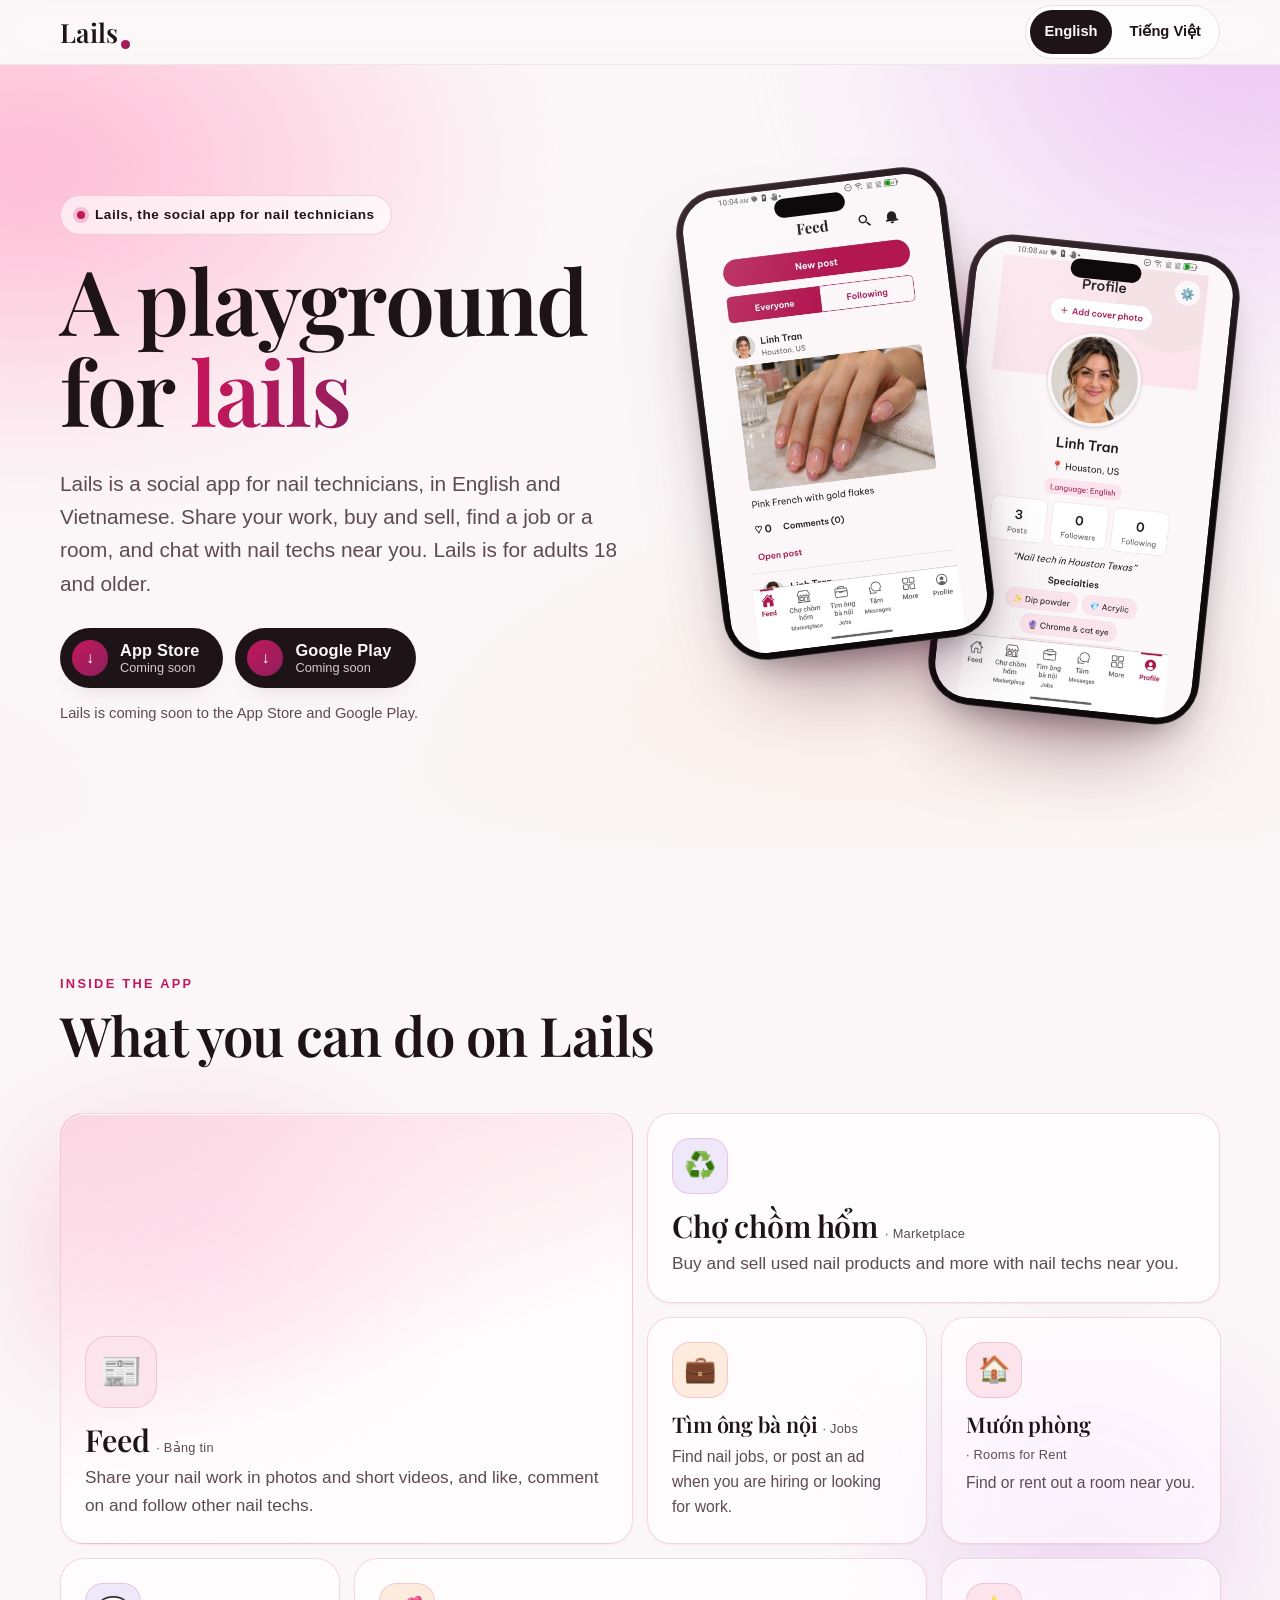
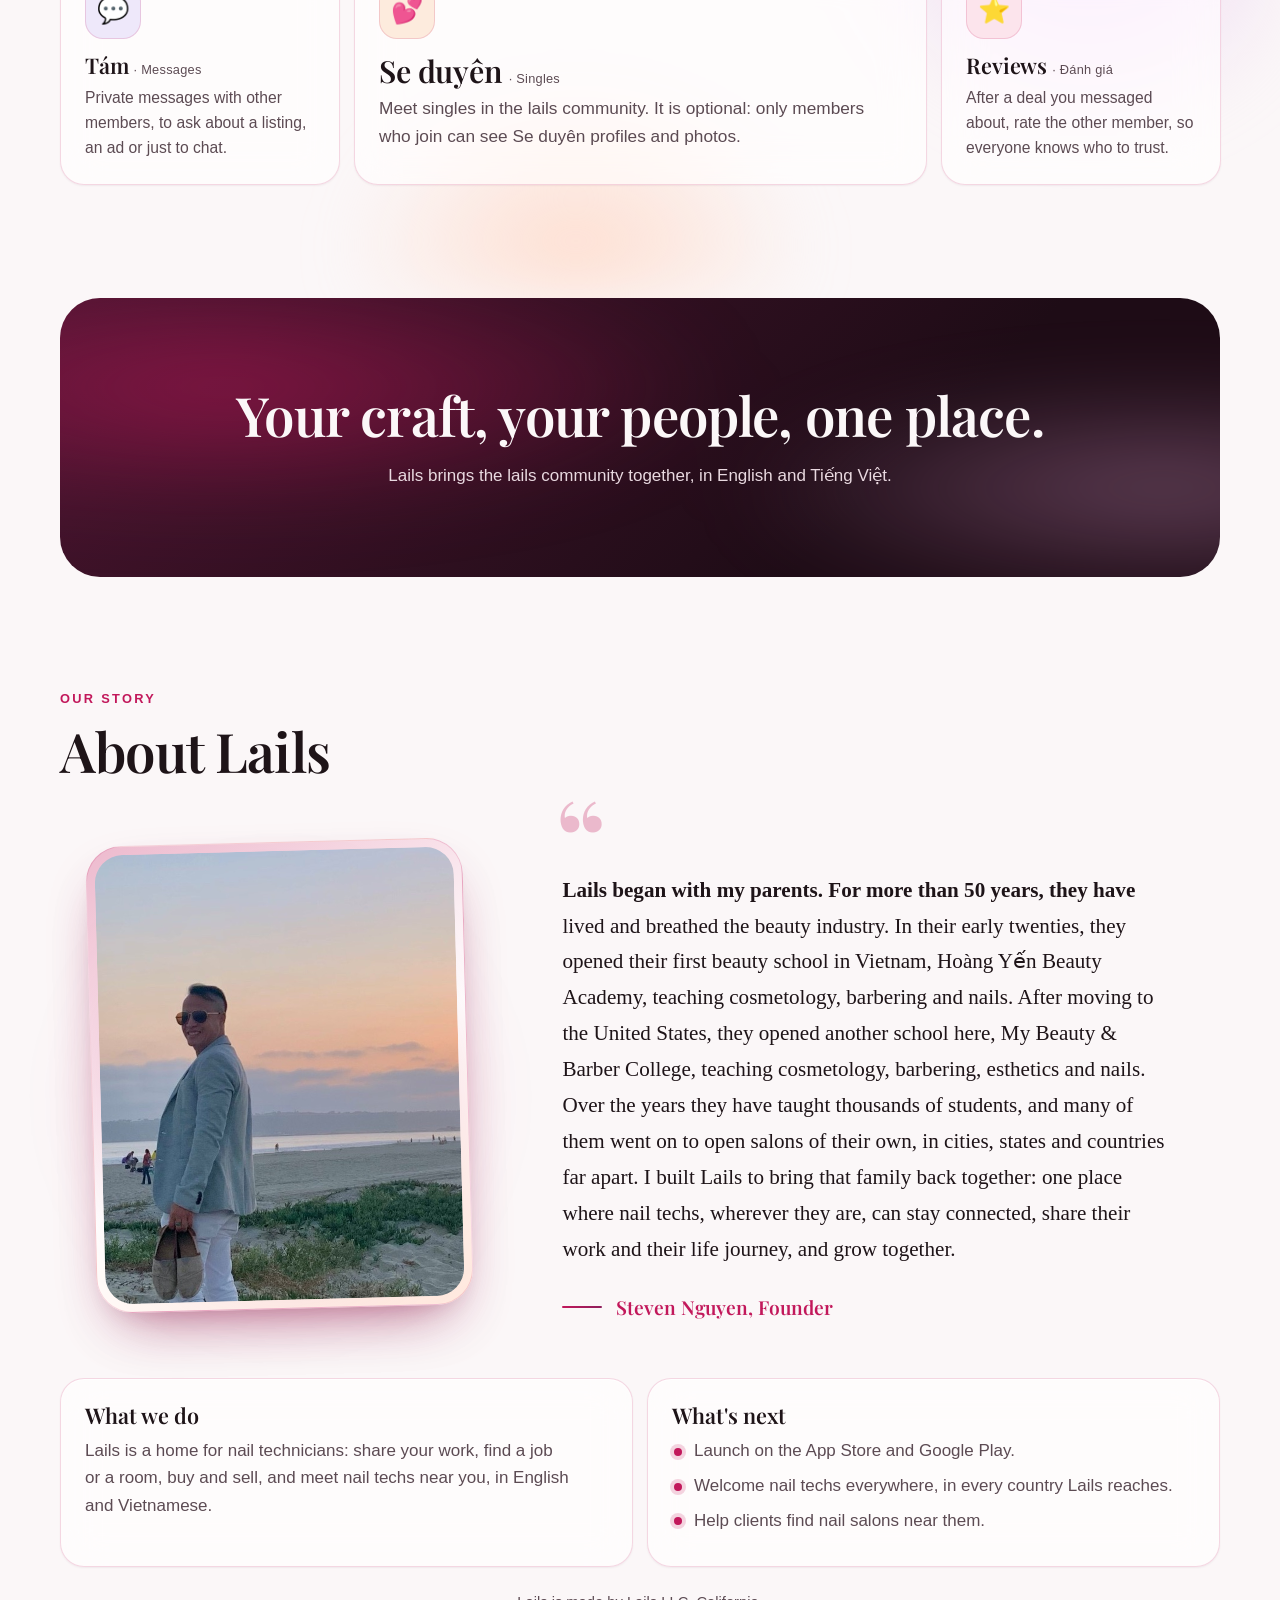
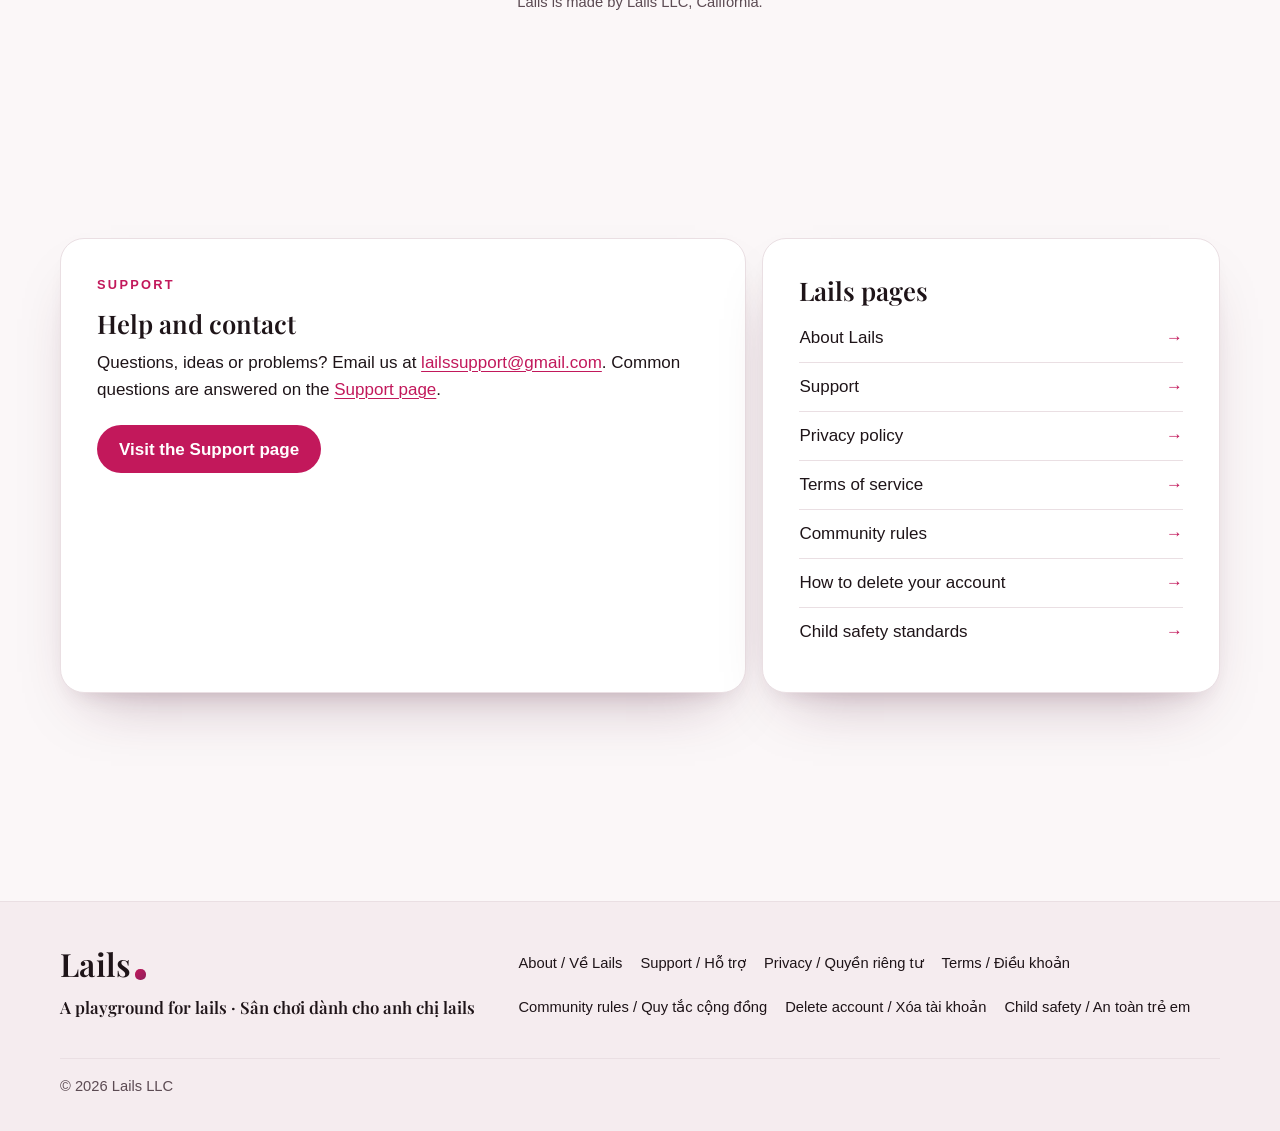
==== commit babc3d87: "About: softer What's next line (Lails main c6617e85, Task 284b)" ====
--- a/index.html
+++ b/index.html
@@ -92,7 +92,7 @@
 <ul class="next">
 <li>Launch on the App Store and Google Play.</li>
 <li>Welcome nail techs everywhere, in every country Lails reaches.</li>
-<li>Help clients find the best salons near them.</li>
+<li>Help clients find nail salons near them.</li>
 </ul>
 </div>
 </div>
@@ -199,7 +199,7 @@
 <ul class="next">
 <li>Ra mắt trên App Store và Google Play.</li>
 <li>Chào đón thợ nail ở khắp mọi nơi, ở mọi quốc gia Lails có mặt.</li>
-<li>Giúp khách hàng tìm tiệm nail tốt nhất gần họ.</li>
+<li>Giúp khách hàng tìm tiệm nail gần họ.</li>
 </ul>
 </div>
 </div>
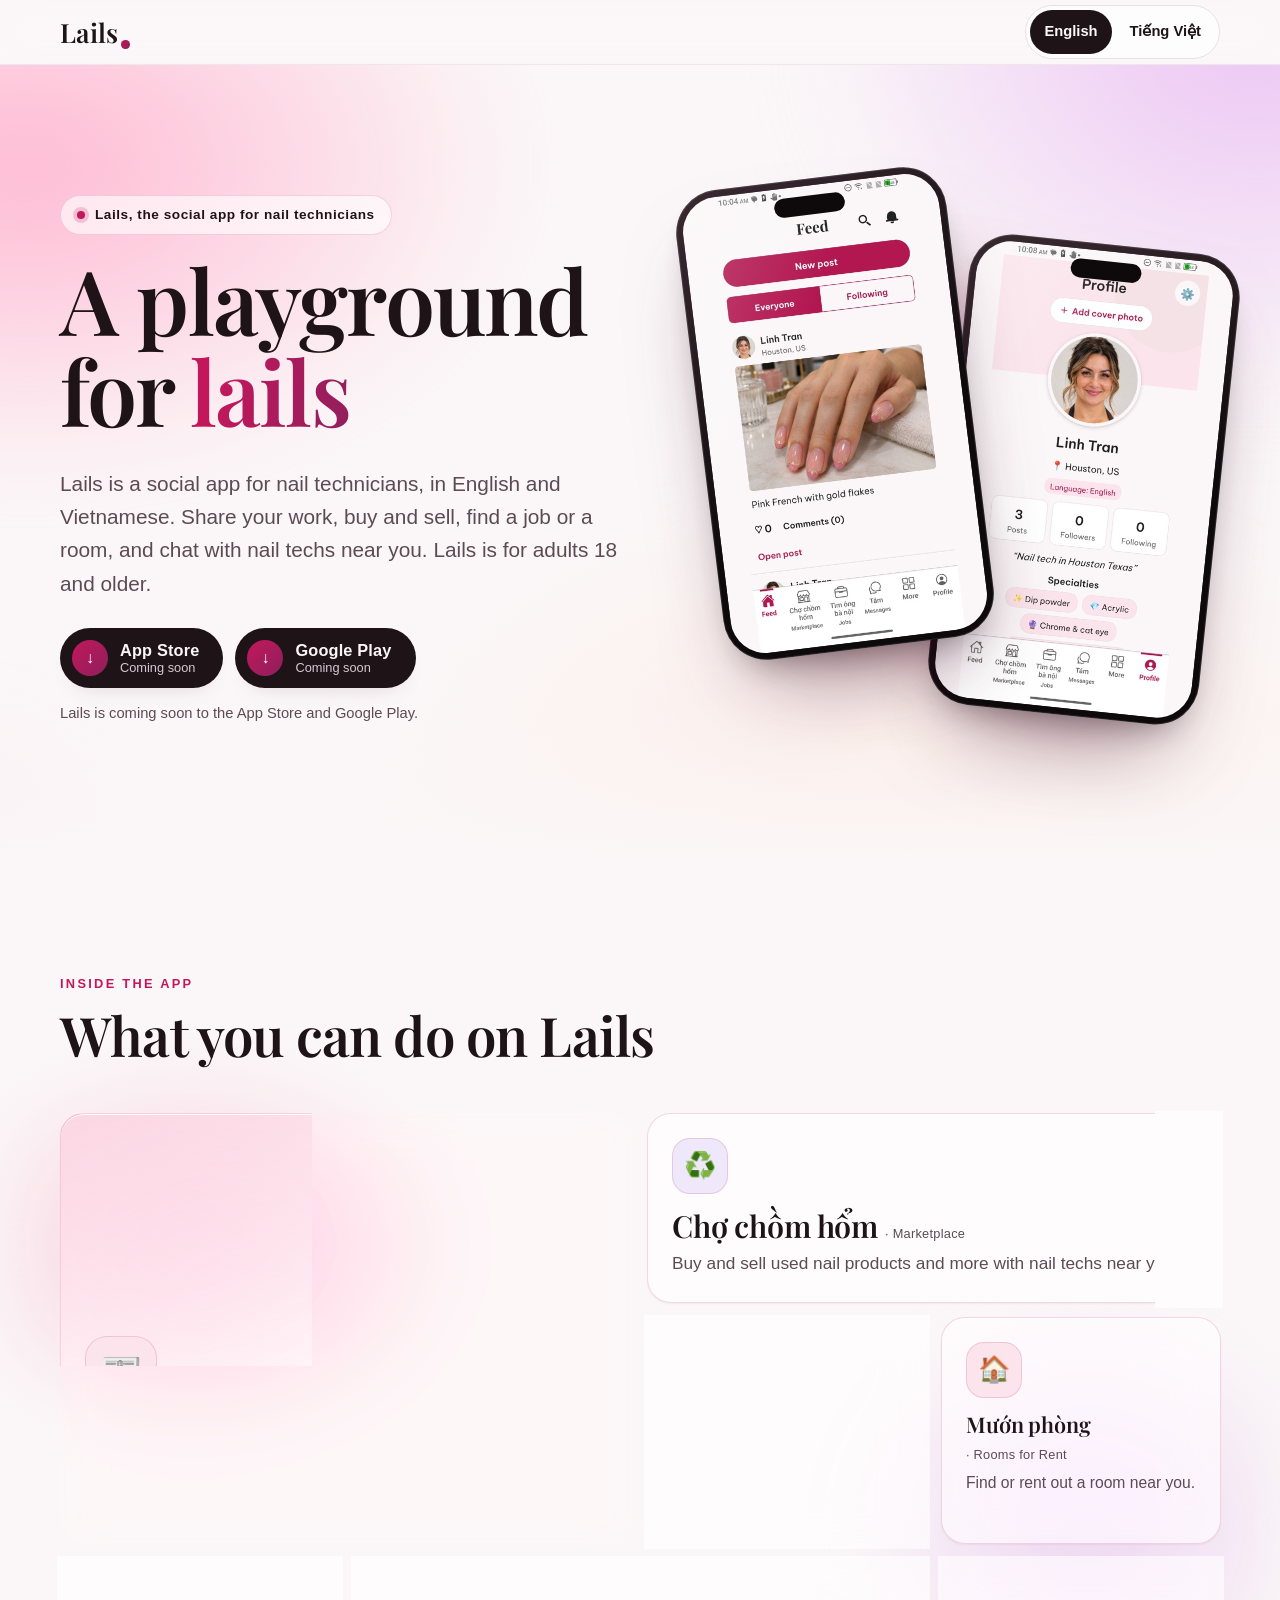
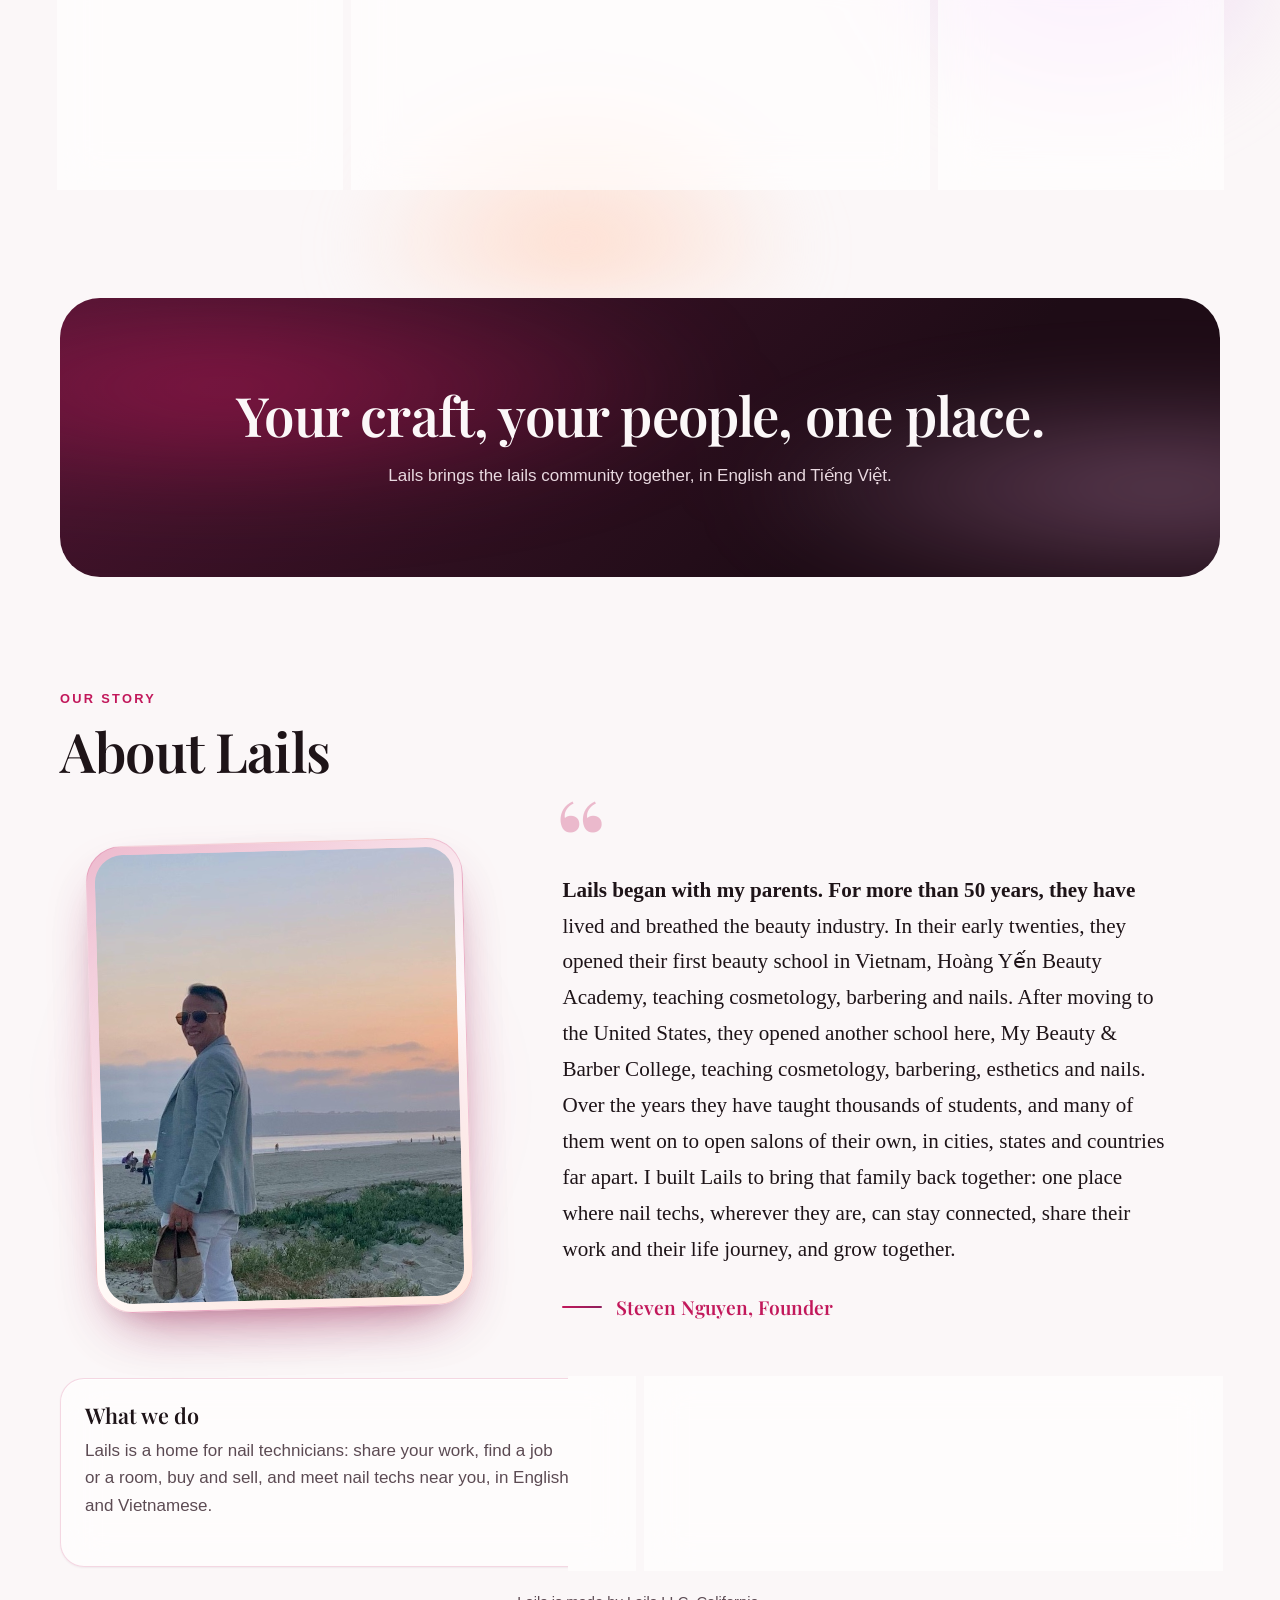
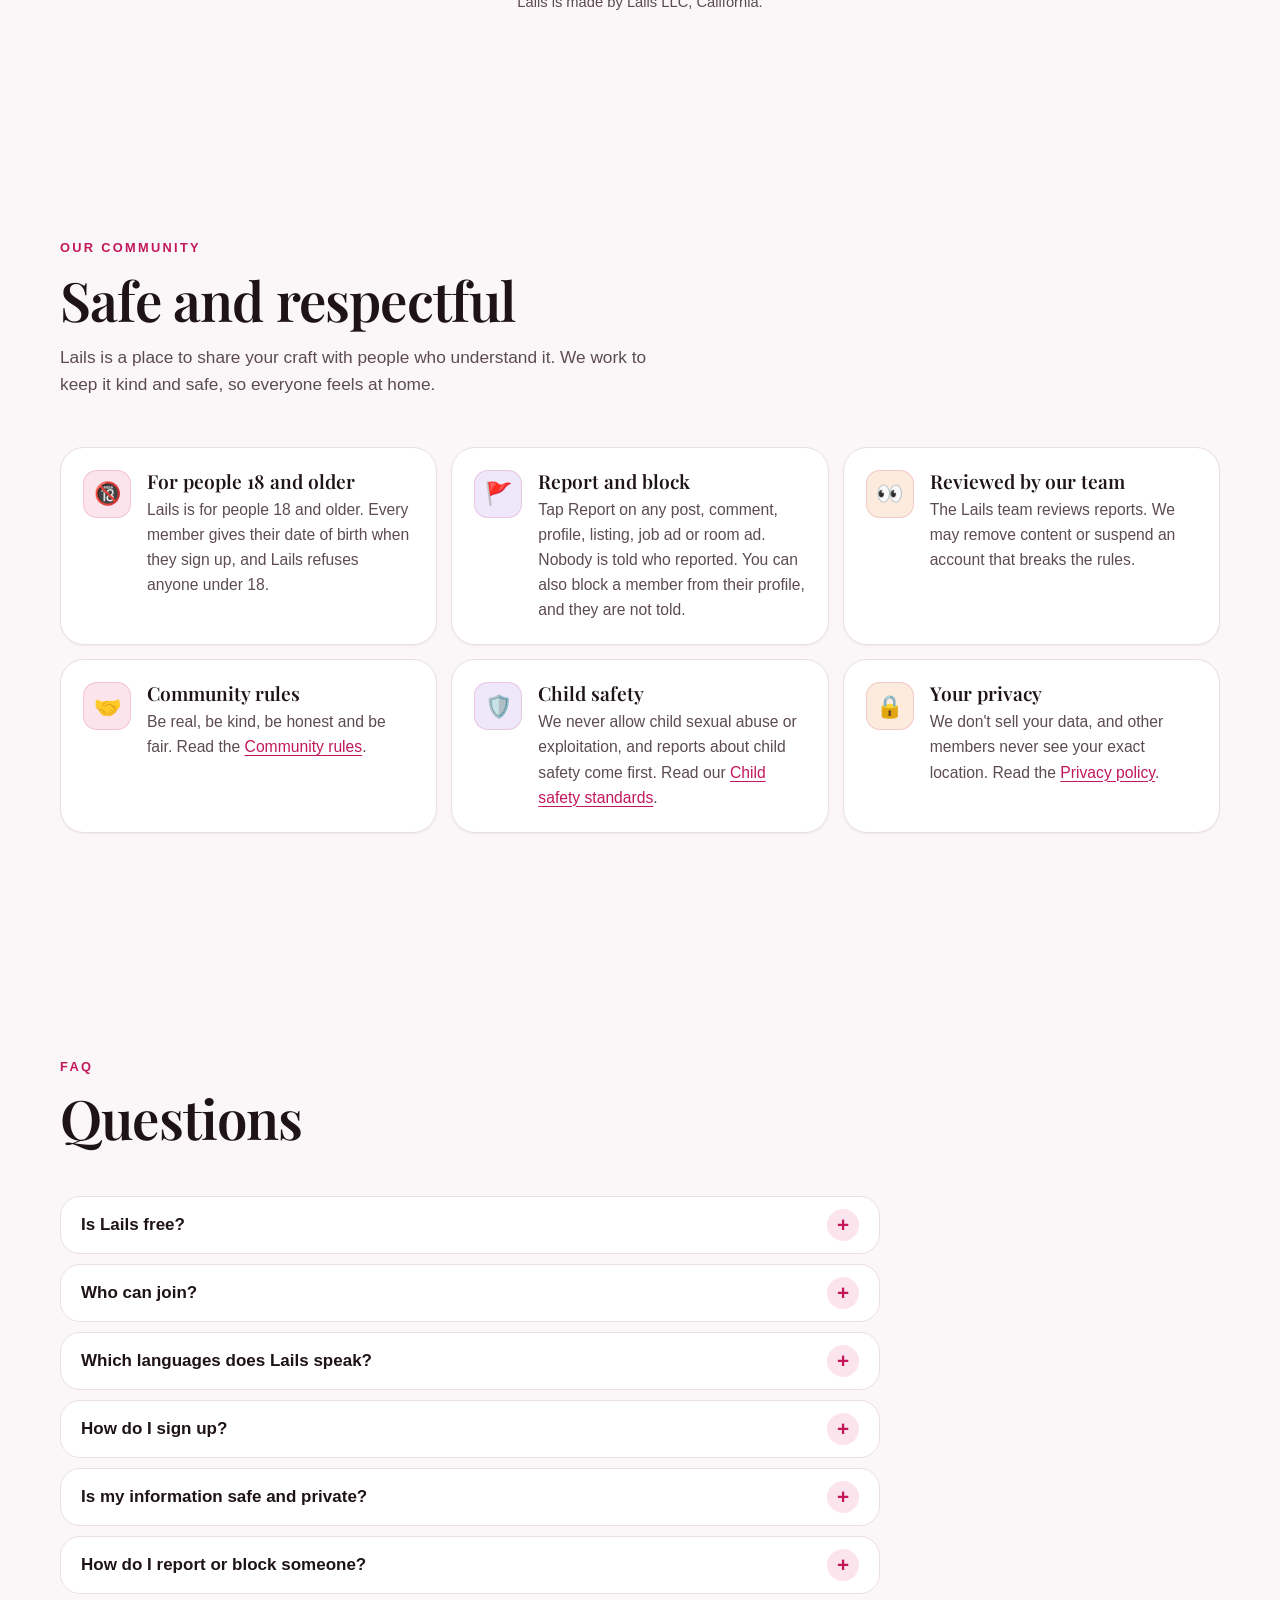
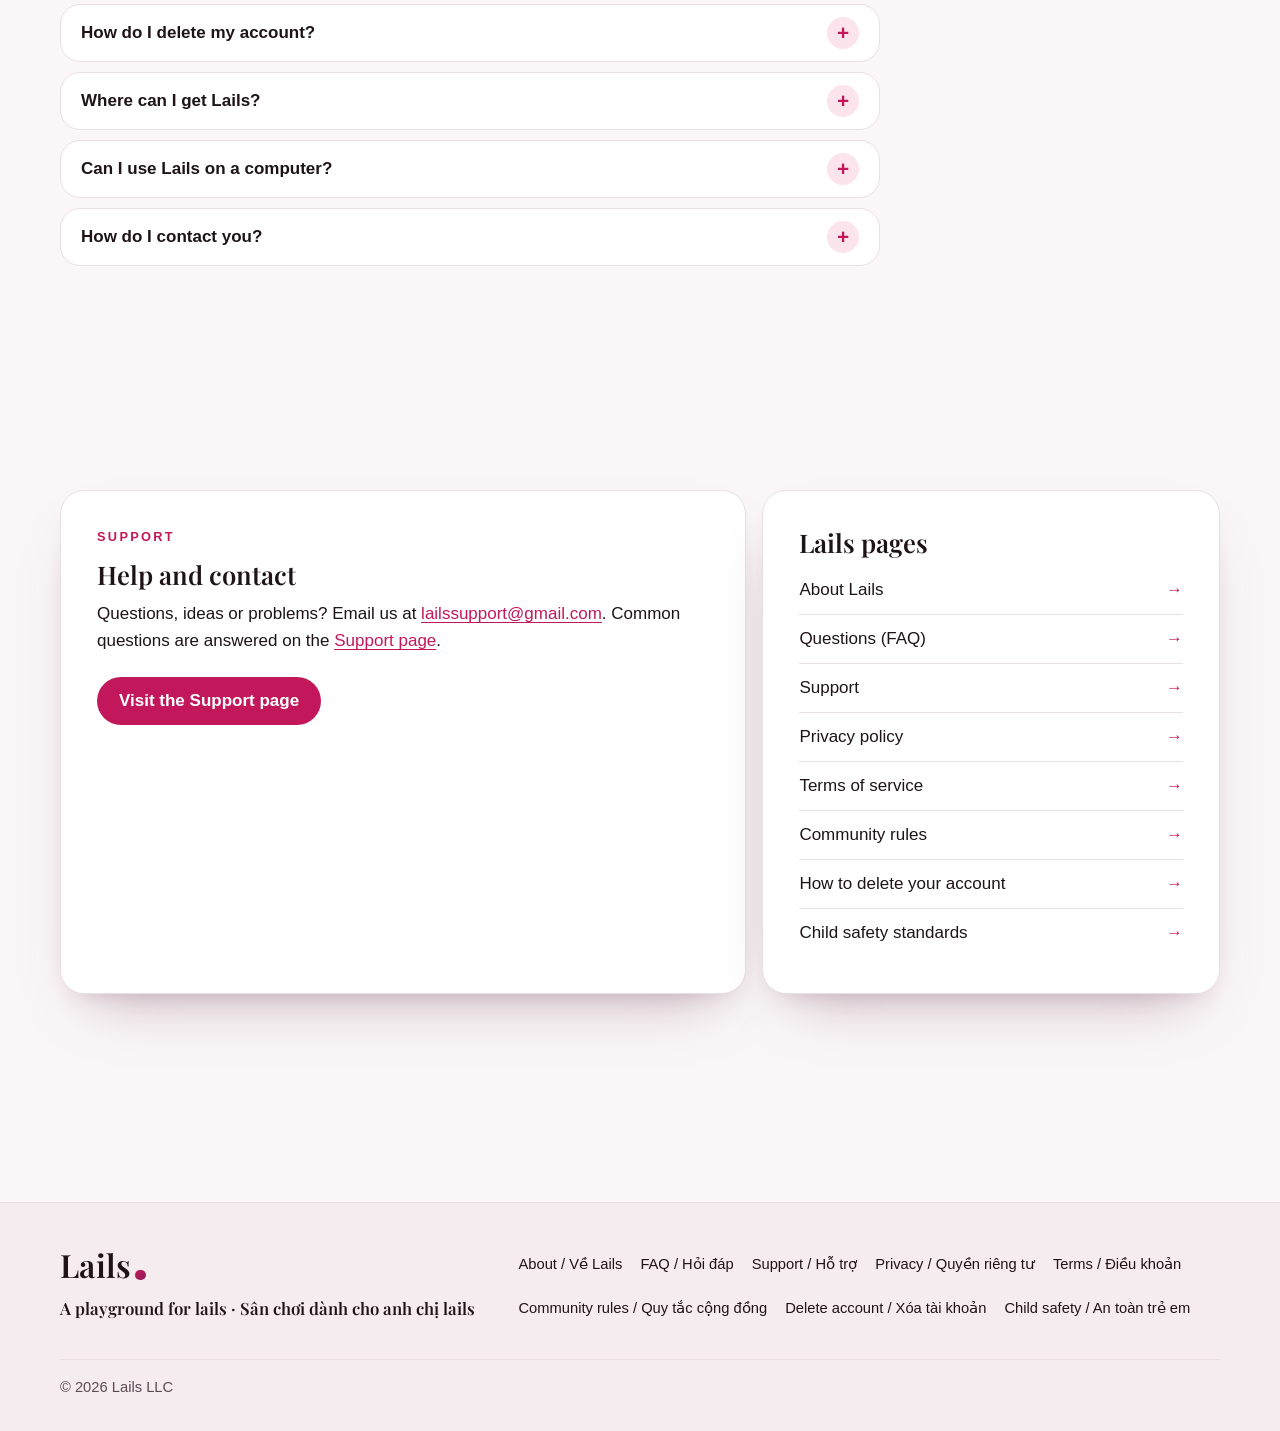
==== commit 0756f8ea: "FAQ, safety section and link previews (Lails main, Tasks 285 + 285b)" ====
--- a/index.html
+++ b/index.html
@@ -8,6 +8,24 @@
 <meta name="theme-color" content="#120C10" media="(prefers-color-scheme: dark)">
 <meta name="description" content="Lails, a social app for nail technicians. Lails, ứng dụng mạng xã hội cho thợ nail.">
 <title>Lails</title>
+<link rel="canonical" href="https://lailsapp.com/">
+<meta property="og:type" content="website">
+<meta property="og:site_name" content="Lails">
+<meta property="og:title" content="Lails, the social app for nail technicians">
+<meta property="og:description" content="Lails, a social app for nail technicians. Lails, ứng dụng mạng xã hội cho thợ nail.">
+<meta property="og:url" content="https://lailsapp.com/">
+<meta property="og:image" content="https://lailsapp.com/img/og-lails.jpg">
+<meta property="og:image:type" content="image/jpeg">
+<meta property="og:image:width" content="1200">
+<meta property="og:image:height" content="630">
+<meta property="og:image:alt" content="The Lails app icon on Lails pink, with the words: Lails, the social app for nail technicians. Ứng dụng mạng xã hội cho thợ nail.">
+<meta property="og:locale" content="en_US">
+<meta property="og:locale:alternate" content="vi_VN">
+<meta name="twitter:card" content="summary_large_image">
+<meta name="twitter:title" content="Lails, the social app for nail technicians">
+<meta name="twitter:description" content="Lails, a social app for nail technicians. Lails, ứng dụng mạng xã hội cho thợ nail.">
+<meta name="twitter:image" content="https://lailsapp.com/img/og-lails.jpg">
+<meta name="twitter:image:alt" content="The Lails app icon on Lails pink, with the words: Lails, the social app for nail technicians. Ứng dụng mạng xã hội cho thợ nail.">
 <link rel="stylesheet" href="styles.css">
 </head>
 <body class="switch">
@@ -101,6 +119,49 @@
 </div>
 <!-- about:end -->
 
+<!-- safety:start (Task 285) -->
+<div class="block safety" id="safety">
+<div class="wrap">
+<div class="block-head reveal">
+<span class="kicker">Our community</span>
+<h2 class="title">Safe and respectful</h2>
+<p class="safety-intro">Lails is a place to share your craft with people who understand it. We work to keep it kind and safe, so everyone feels at home.</p>
+</div>
+<ul class="safe-grid">
+<li class="safe-card reveal"><span class="icon" aria-hidden="true">🔞</span><div><h3>For people 18 and older</h3><p>Lails is for people 18 and older. Every member gives their date of birth when they sign up, and Lails refuses anyone under 18.</p></div></li>
+<li class="safe-card reveal"><span class="icon" aria-hidden="true">🚩</span><div><h3>Report and block</h3><p>Tap Report on any post, comment, profile, listing, job ad or room ad. Nobody is told who reported. You can also block a member from their profile, and they are not told.</p></div></li>
+<li class="safe-card reveal"><span class="icon" aria-hidden="true">👀</span><div><h3>Reviewed by our team</h3><p>The Lails team reviews reports. We may remove content or suspend an account that breaks the rules.</p></div></li>
+<li class="safe-card reveal"><span class="icon" aria-hidden="true">🤝</span><div><h3>Community rules</h3><p>Be real, be kind, be honest and be fair. Read the <a href="community-rules.html">Community rules</a>.</p></div></li>
+<li class="safe-card reveal"><span class="icon" aria-hidden="true">🛡️</span><div><h3>Child safety</h3><p>We never allow child sexual abuse or exploitation, and reports about child safety come first. Read our <a href="child-safety.html">Child safety standards</a>.</p></div></li>
+<li class="safe-card reveal"><span class="icon" aria-hidden="true">🔒</span><div><h3>Your privacy</h3><p>We don't sell your data, and other members never see your exact location. Read the <a href="privacy.html">Privacy policy</a>.</p></div></li>
+</ul>
+</div>
+</div>
+<!-- safety:end -->
+
+<!-- faq:start (Task 285) -->
+<div class="block faq" id="faq">
+<div class="wrap">
+<div class="block-head reveal">
+<span class="kicker">FAQ</span>
+<h2 class="title">Questions</h2>
+</div>
+<div class="faq-list">
+<details class="qa"><summary>Is Lails free?</summary><div class="answer"><p>Yes, Lails is free to download and use.</p></div></details>
+<details class="qa"><summary>Who can join?</summary><div class="answer"><p>Anyone 18 or older. Lails is made for nail technicians: when you sign up you choose your profession (nail technician, or another one), and nail technicians can add their specialties.</p></div></details>
+<details class="qa"><summary>Which languages does Lails speak?</summary><div class="answer"><p>English and Vietnamese now, with more languages coming. You can change the language in Settings (Cài đặt) at any time.</p></div></details>
+<details class="qa"><summary>How do I sign up?</summary><div class="answer"><p>With your email, with Google, or with Apple on an iPhone or iPad. If you use email, we send you a link to confirm it. Then a few short steps follow, including your date of birth and a profile picture.</p></div></details>
+<details class="qa"><summary>Is my information safe and private?</summary><div class="answer"><p>We collect what the app needs to work. We never collect your precise GPS location or your street address: other members see only your city and country and a rounded distance. We don't sell your data. You can delete your account in the app at any time; what is deleted and what is kept is on <a href="delete-account.html">How to delete your Lails account</a>.</p><p>The details are in our <a href="privacy.html">Privacy policy</a>.</p></div></details>
+<details class="qa"><summary>How do I report or block someone?</summary><div class="answer"><p>Tap Report (Báo cáo) on any post, comment, profile, listing, job ad or room ad. To report a private message, report the sender's profile and say it is about a message. Nobody is told who reported.</p><p>To block a member, open their profile and tap Block. They are not told. If someone is in danger now, call your local emergency number first.</p></div></details>
+<details class="qa"><summary>How do I delete my account?</summary><div class="answer"><p>In the app, open Settings (Cài đặt) and tap Delete account (Xóa tài khoản). No longer have the app? Email us from the address you used for Lails.</p><p>What is deleted and what is kept: <a href="delete-account.html">How to delete your Lails account</a>.</p></div></details>
+<details class="qa"><summary>Where can I get Lails?</summary><div class="answer"><p>Lails will be available worldwide on the App Store and Google Play.</p></div></details>
+<details class="qa"><summary>Can I use Lails on a computer?</summary><div class="answer"><p>Lails is a phone app for iPhone, iPad and Android.</p></div></details>
+<details class="qa"><summary>How do I contact you?</summary><div class="answer"><p>Email us at <a href="mailto:lailssupport@gmail.com">lailssupport@gmail.com</a>, in English or Vietnamese. In the app you can also tap More (Thêm) → Send feedback (Góp ý cho Lails).</p></div></details>
+</div>
+</div>
+</div>
+<!-- faq:end -->
+
 <div class="block">
 <div class="wrap help">
 <div class="panel reveal">
@@ -113,6 +174,7 @@
 <h3>Lails pages</h3>
 <ul class="links">
 <li><a href="#about">About Lails</a></li>
+<li><a href="#faq">Questions (FAQ)</a></li>
 <li><a href="support.html">Support</a></li>
 <li><a href="privacy.html">Privacy policy</a></li>
 <li><a href="terms.html">Terms of service</a></li>
@@ -208,6 +270,49 @@
 </div>
 <!-- about:end -->
 
+<!-- safety:start (Task 285) -->
+<div class="block safety" id="safety-vi">
+<div class="wrap">
+<div class="block-head reveal">
+<span class="kicker">Cộng đồng</span>
+<h2 class="title">An toàn và tôn trọng</h2>
+<p class="safety-intro">Lails là nơi bạn khoe tay nghề với những người hiểu nghề. Chúng tôi cố gắng giữ nơi này thân thiện và an toàn, để ai cũng thấy như ở nhà.</p>
+</div>
+<ul class="safe-grid">
+<li class="safe-card reveal"><span class="icon" aria-hidden="true">🔞</span><div><h3>Chỉ dành cho người từ 18 tuổi</h3><p>Lails chỉ dành cho người từ 18 tuổi trở lên. Mỗi thành viên khai ngày sinh khi đăng ký, và Lails từ chối người dưới 18 tuổi.</p></div></li>
+<li class="safe-card reveal"><span class="icon" aria-hidden="true">🚩</span><div><h3>Báo cáo và chặn</h3><p>Bấm Báo cáo trên bất kỳ bài đăng, bình luận, trang cá nhân, tin rao, tin việc hay tin phòng nào. Không ai được biết ai đã báo cáo. Bạn cũng có thể chặn một thành viên từ trang cá nhân của họ, và họ sẽ không nhận được thông báo.</p></div></li>
+<li class="safe-card reveal"><span class="icon" aria-hidden="true">👀</span><div><h3>Đội ngũ Lails xem xét</h3><p>Đội ngũ Lails xem xét các báo cáo. Chúng tôi có thể xóa nội dung hoặc khóa tài khoản vi phạm quy tắc.</p></div></li>
+<li class="safe-card reveal"><span class="icon" aria-hidden="true">🤝</span><div><h3>Quy tắc cộng đồng</h3><p>Hãy là chính mình, tử tế, trung thực và công bằng. Đọc <a href="community-rules.html#vi">Quy tắc cộng đồng</a>.</p></div></li>
+<li class="safe-card reveal"><span class="icon" aria-hidden="true">🛡️</span><div><h3>An toàn trẻ em</h3><p>Chúng tôi tuyệt đối không cho phép xâm hại hay bóc lột tình dục trẻ em, và các báo cáo về an toàn trẻ em luôn được ưu tiên xem trước. Đọc <a href="child-safety.html#vi">Tiêu chuẩn an toàn trẻ em</a>.</p></div></li>
+<li class="safe-card reveal"><span class="icon" aria-hidden="true">🔒</span><div><h3>Quyền riêng tư của bạn</h3><p>Chúng tôi không bán dữ liệu của bạn, và thành viên khác không bao giờ thấy vị trí chính xác của bạn. Đọc <a href="privacy.html#vi">Chính sách quyền riêng tư</a> (hiện chỉ có bản tiếng Anh).</p></div></li>
+</ul>
+</div>
+</div>
+<!-- safety:end -->
+
+<!-- faq:start (Task 285) -->
+<div class="block faq" id="faq-vi">
+<div class="wrap">
+<div class="block-head reveal">
+<span class="kicker">Câu hỏi thường gặp</span>
+<h2 class="title">Hỏi đáp</h2>
+</div>
+<div class="faq-list">
+<details class="qa"><summary>Lails có miễn phí không?</summary><div class="answer"><p>Có, Lails miễn phí tải về và sử dụng.</p></div></details>
+<details class="qa"><summary>Ai có thể tham gia?</summary><div class="answer"><p>Bất kỳ ai từ 18 tuổi trở lên. Lails được làm cho thợ nail: khi đăng ký, bạn chọn nghề nghiệp của mình (thợ nail hoặc nghề khác), và thợ nail có thể thêm chuyên môn của mình.</p></div></details>
+<details class="qa"><summary>Lails có những ngôn ngữ nào?</summary><div class="answer"><p>Hiện có tiếng Việt và tiếng Anh, sắp có thêm ngôn ngữ khác. Bạn có thể đổi ngôn ngữ trong Cài đặt bất cứ lúc nào.</p></div></details>
+<details class="qa"><summary>Đăng ký như thế nào?</summary><div class="answer"><p>Bằng email, bằng Google, hoặc bằng Apple trên iPhone hay iPad. Nếu dùng email, chúng tôi sẽ gửi cho bạn một liên kết để xác nhận. Sau đó có vài bước ngắn, trong đó có ngày sinh và ảnh đại diện.</p></div></details>
+<details class="qa"><summary>Thông tin của tôi có an toàn và riêng tư không?</summary><div class="answer"><p>Chúng tôi thu thập những gì ứng dụng cần để hoạt động. Chúng tôi không bao giờ thu thập vị trí GPS chính xác hay địa chỉ nhà của bạn: thành viên khác chỉ thấy thành phố, quốc gia và khoảng cách đã làm tròn. Chúng tôi không bán dữ liệu của bạn. Bạn có thể xóa tài khoản trong ứng dụng bất cứ lúc nào; những gì bị xóa và những gì được giữ lại có trong <a href="delete-account.html#vi">Cách xóa tài khoản Lails</a>.</p><p>Chi tiết có trong <a href="privacy.html#vi">Chính sách quyền riêng tư</a> (hiện chỉ có bản tiếng Anh).</p></div></details>
+<details class="qa"><summary>Báo cáo hoặc chặn một người như thế nào?</summary><div class="answer"><p>Bấm Báo cáo trên bất kỳ bài đăng, bình luận, trang cá nhân, tin rao, tin việc hay tin phòng nào. Để báo cáo một tin nhắn riêng, hãy báo cáo trang cá nhân của người gửi và ghi rõ là về tin nhắn. Không ai được biết ai đã báo cáo.</p><p>Để chặn một thành viên, mở trang cá nhân của họ và bấm Chặn. Họ sẽ không nhận được thông báo. Nếu có ai đang gặp nguy hiểm, trước tiên, hãy gọi ngay số khẩn cấp tại nơi bạn ở.</p></div></details>
+<details class="qa"><summary>Xóa tài khoản như thế nào?</summary><div class="answer"><p>Trong ứng dụng, mở Cài đặt rồi bấm Xóa tài khoản. Không còn ứng dụng? Hãy email cho chúng tôi từ địa chỉ email bạn dùng cho Lails.</p><p>Những gì bị xóa và những gì được giữ lại: <a href="delete-account.html#vi">Cách xóa tài khoản Lails</a>.</p></div></details>
+<details class="qa"><summary>Tải Lails ở đâu?</summary><div class="answer"><p>Lails sẽ có mặt trên App Store và Google Play ở khắp nơi trên thế giới.</p></div></details>
+<details class="qa"><summary>Tôi có dùng Lails trên máy tính được không?</summary><div class="answer"><p>Lails là ứng dụng trên điện thoại, dành cho iPhone, iPad và Android.</p></div></details>
+<details class="qa"><summary>Liên hệ với Lails bằng cách nào?</summary><div class="answer"><p>Email cho chúng tôi: <a href="mailto:lailssupport@gmail.com">lailssupport@gmail.com</a>, bằng tiếng Việt hoặc tiếng Anh. Trong ứng dụng, bạn cũng có thể bấm Thêm → Góp ý cho Lails.</p></div></details>
+</div>
+</div>
+</div>
+<!-- faq:end -->
+
 <div class="block">
 <div class="wrap help">
 <div class="panel reveal">
@@ -220,6 +325,7 @@
 <h3>Các trang Lails</h3>
 <ul class="links">
 <li><a href="#about-vi">Về Lails</a></li>
+<li><a href="#faq-vi">Hỏi đáp</a></li>
 <li><a href="support.html#vi">Hỗ trợ</a></li>
 <li><a href="privacy.html#vi">Chính sách quyền riêng tư</a></li>
 <li><a href="terms.html#vi">Điều khoản dịch vụ</a></li>
@@ -241,6 +347,7 @@
 </div>
 <nav aria-label="Lails pages / Các trang Lails">
 <a href="#about">About / Về Lails</a>
+<a href="#faq">FAQ / Hỏi đáp</a>
 <a href="support.html">Support / Hỗ trợ</a>
 <a href="privacy.html">Privacy / Quyền riêng tư</a>
 <a href="terms.html">Terms / Điều khoản</a>
--- a/styles.css
+++ b/styles.css
@@ -188,6 +188,29 @@
 .next li::before{content:"";position:absolute;left:2px;top:.62em;width:8px;height:8px;border-radius:50%;background:var(--accent);box-shadow:0 0 0 4px color-mix(in srgb,var(--accent) 18%,transparent)}
 .company{margin:24px 0 0;text-align:center;font-size:.92rem;color:var(--muted)}
 
+/* ---------- Home: Safe and respectful (Task 285) ---------- */
+.safety-intro{max-width:36em;margin:14px 0 0;font-size:1.08rem;color:var(--muted)}
+.safe-grid{display:grid;gap:14px;list-style:none;margin:0;padding:0}
+@media (min-width:640px){.safe-grid{grid-template-columns:repeat(2,minmax(0,1fr))}}
+@media (min-width:980px){.safe-grid{grid-template-columns:repeat(3,minmax(0,1fr))}}
+.safe-card{display:flex;gap:16px;align-items:flex-start;padding:22px;border-radius:var(--radius);background:var(--surface);border:1px solid var(--line);box-shadow:0 1px 2px rgba(74,21,48,.06)}
+.safe-card .icon{width:48px;height:48px;font-size:22px;border-radius:14px}
+.safe-card:nth-child(3n+2) .icon{background:var(--tile-2)}
+.safe-card:nth-child(3n) .icon{background:var(--tile-3)}
+.safe-card h3{font-family:var(--serif);font-weight:600;font-size:1.2rem;margin:0 0 4px}
+.safe-card p{margin:0;color:var(--muted);font-size:.98rem}
+
+/* ---------- Home: Questions / FAQ (Task 285) ---------- */
+.faq-list{max-width:820px;display:grid;gap:10px}
+.qa{border-radius:20px;background:var(--surface);border:1px solid var(--line)}
+.qa[open]{border-color:color-mix(in srgb,var(--accent) 40%,var(--line))}
+.qa summary{display:flex;align-items:center;justify-content:space-between;gap:16px;min-height:56px;padding:10px 20px;cursor:pointer;list-style:none;font-weight:600;border-radius:20px}
+.qa summary::-webkit-details-marker{display:none}
+.qa summary::after{content:"+";content:"+" / "";flex:none;display:grid;place-items:center;width:32px;height:32px;border-radius:50%;background:var(--tile-1);color:var(--accent);font-size:1.3rem;line-height:1}
+.qa[open] summary::after{content:"\2212";content:"\2212" / ""}
+.qa .answer{padding:0 20px 16px;color:var(--muted)}
+.qa .answer p{margin:0 0 .5em}
+
 .lang-divider{border:0;height:1px;margin:0;background:linear-gradient(90deg,transparent,var(--line),transparent)}
 
 /* ---------- Footer (every page) ---------- */
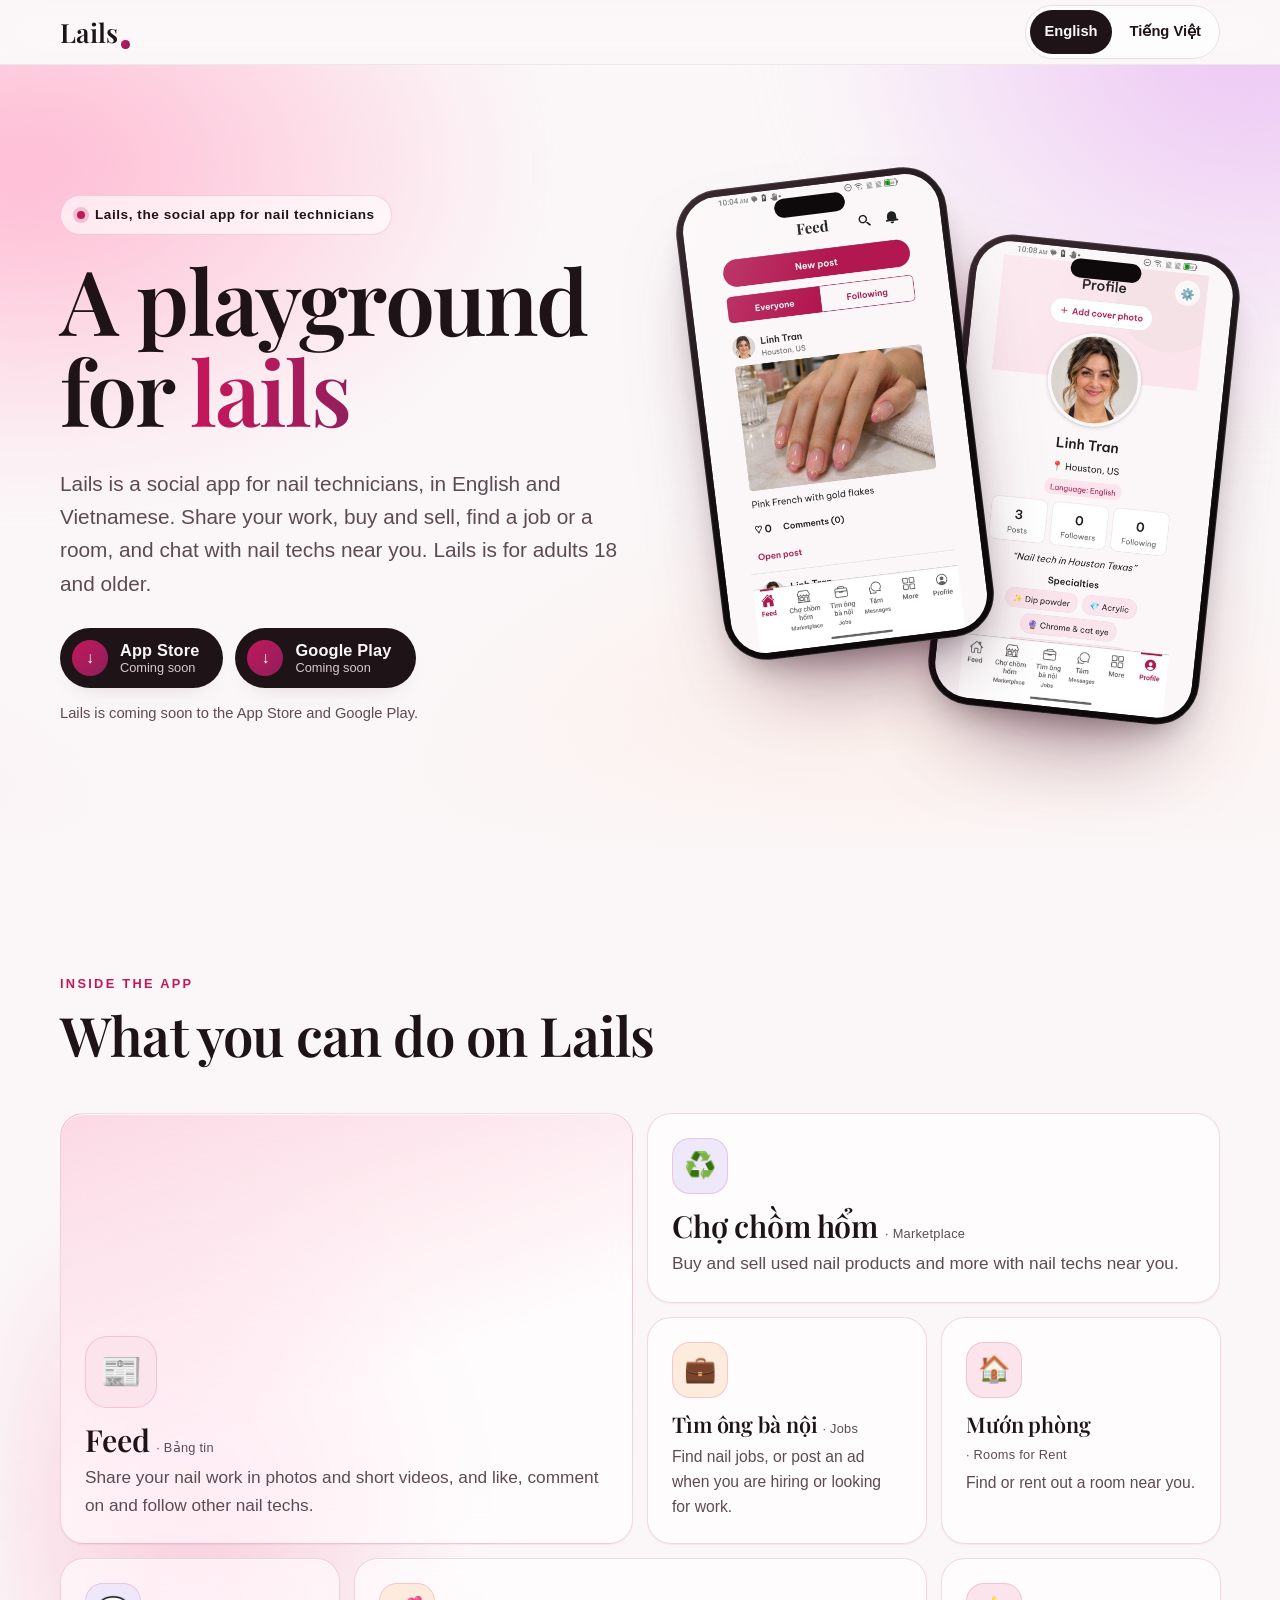
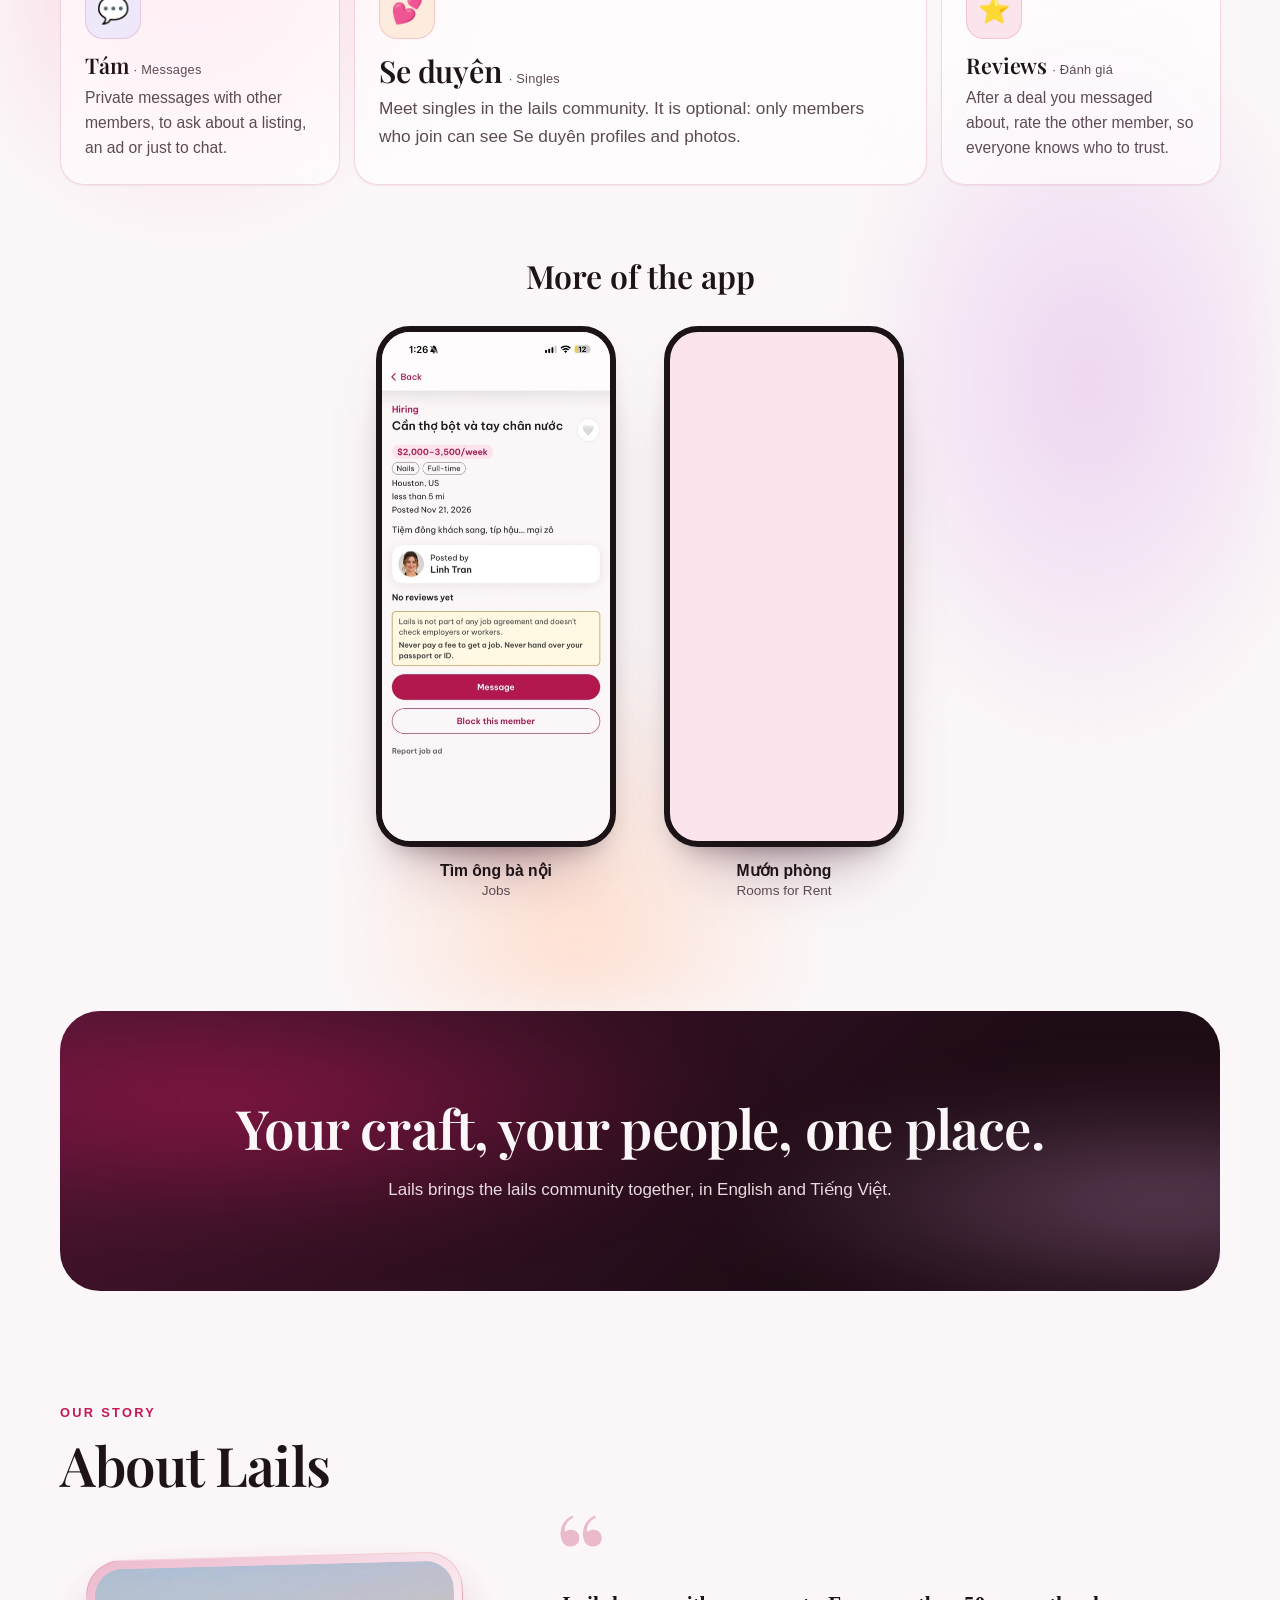
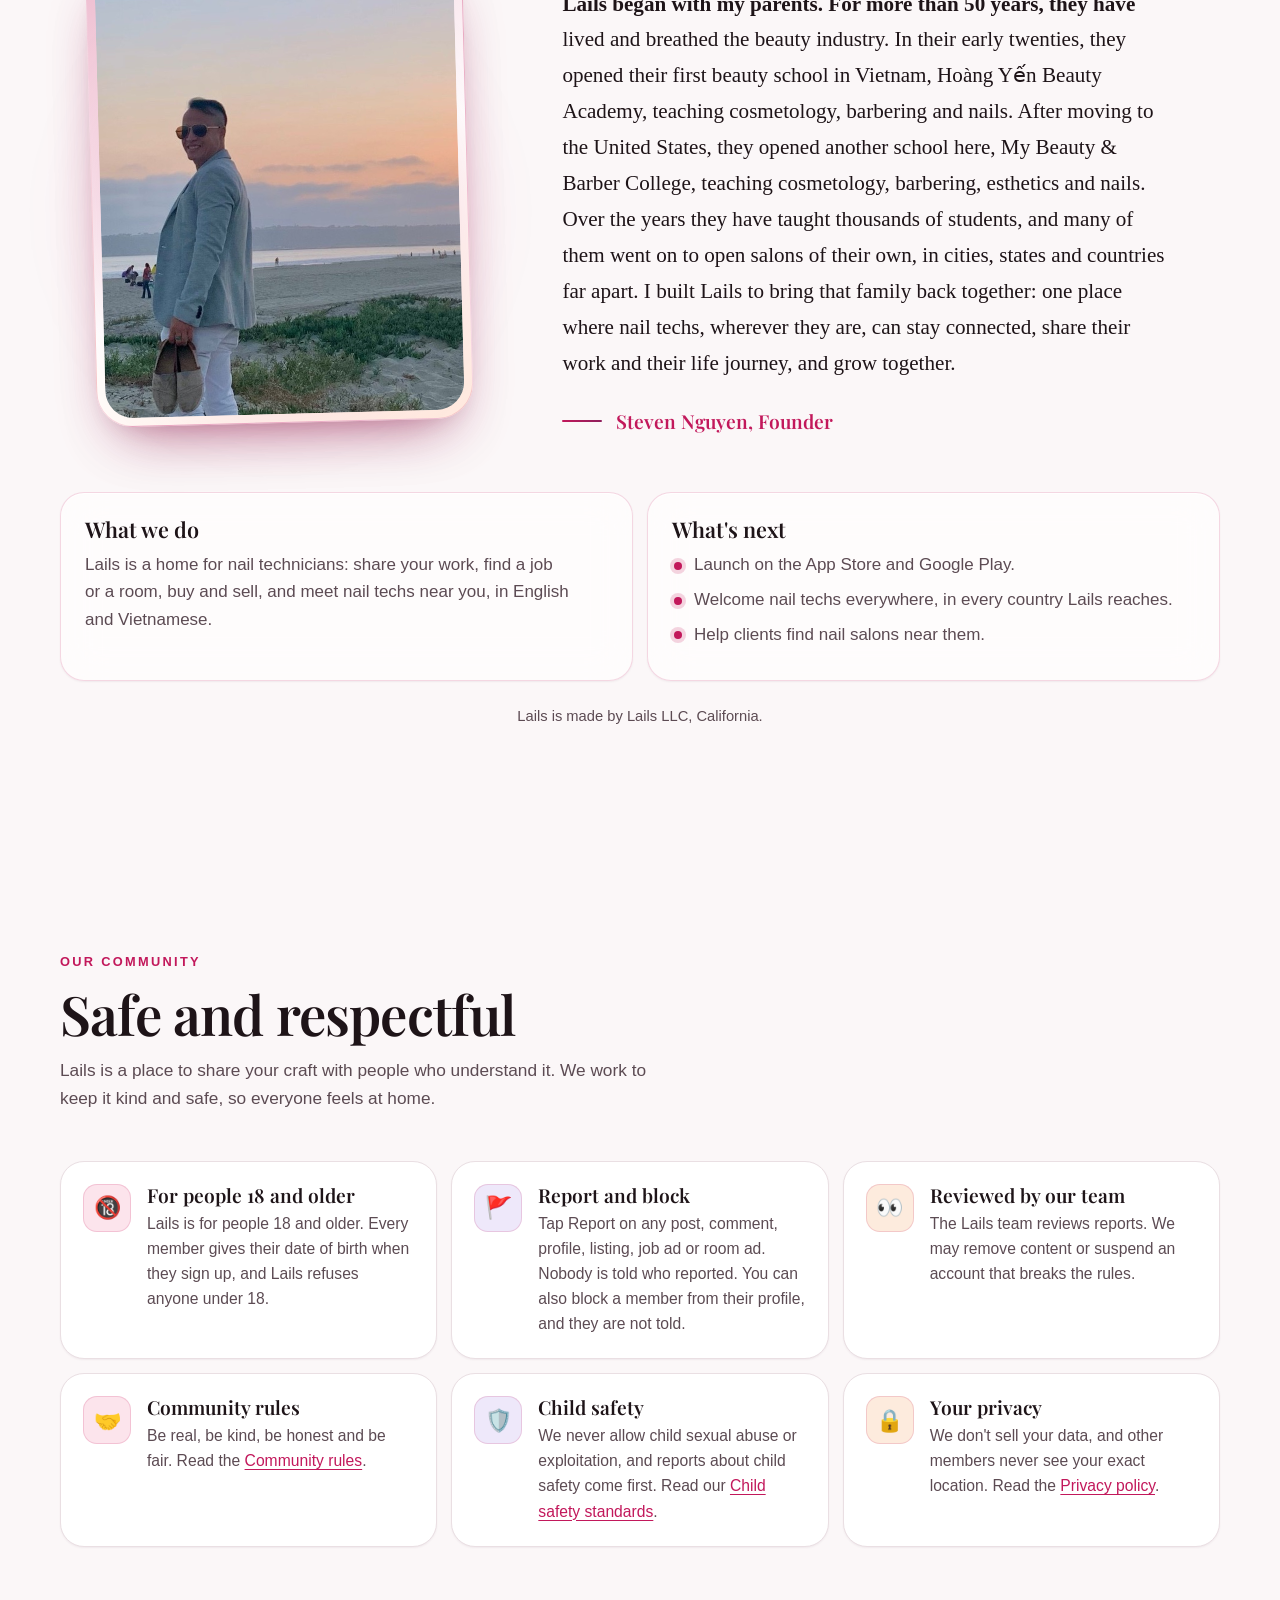
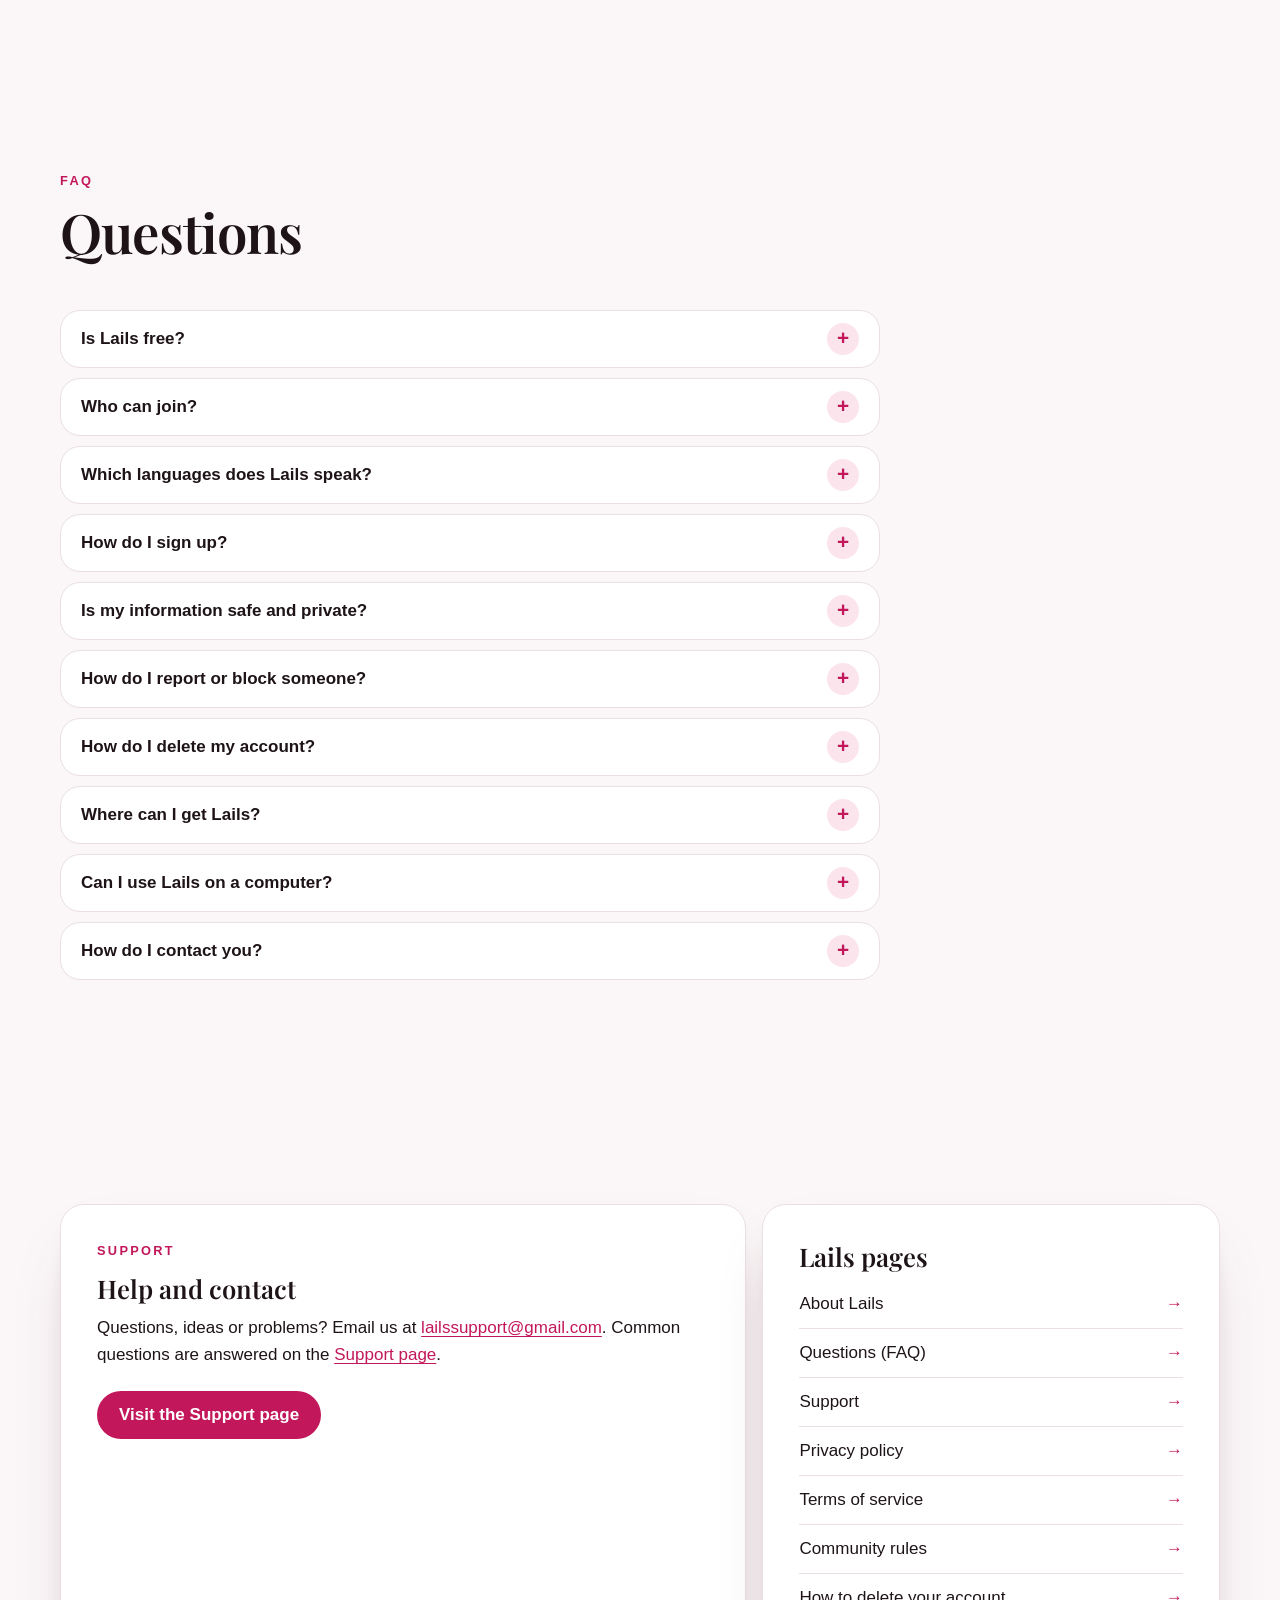
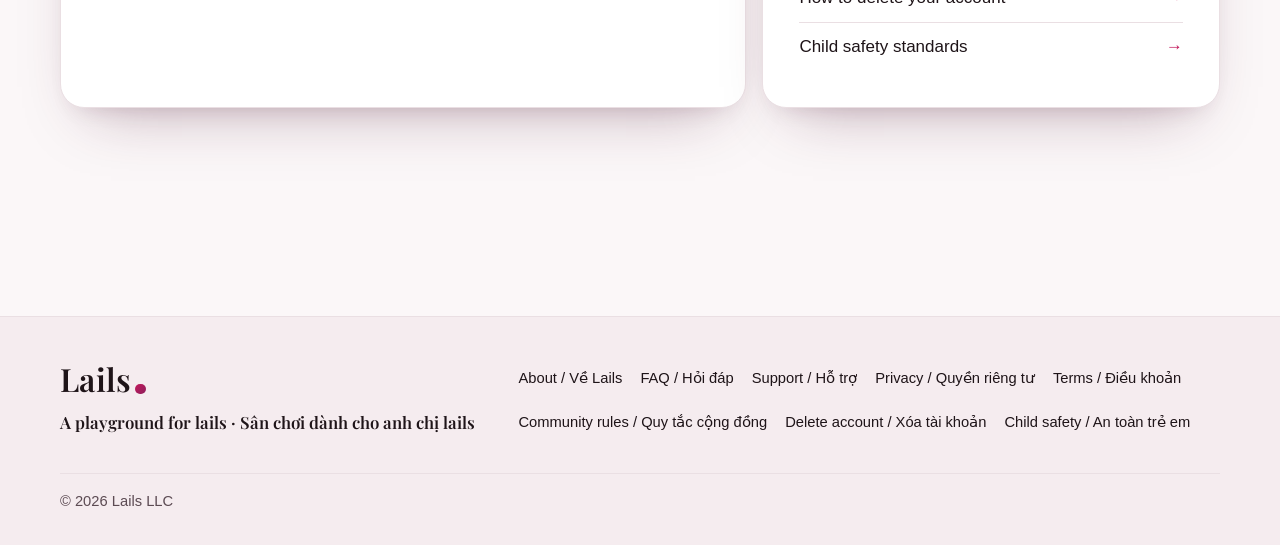
==== commit abbc940e: "More of the app: job and room screenshots (Lails main 09607289, Task 287)" ====
--- a/index.html
+++ b/index.html
@@ -76,6 +76,15 @@
 <li class="card wide reveal"><span class="icon" aria-hidden="true">💕</span><div><h3>Se duyên <span class="sub">· Singles</span></h3><p>Meet singles in the lails community. It is optional: only members who join can see Se duyên profiles and photos.</p></div></li>
 <li class="card reveal"><span class="icon" aria-hidden="true">⭐</span><div><h3>Reviews <span class="sub">· Đánh giá</span></h3><p>After a deal you messaged about, rate the other member, so everyone knows who to trust.</p></div></li>
 </ul>
+<!-- more-shots:start (Task 287) -->
+<div class="more reveal">
+<h3 class="more-title">More of the app</h3>
+<ul class="more-shots" aria-label="More screenshots of the Lails app">
+<li class="screen"><figure><img src="img/jobs-en.jpg" width="450" height="977" loading="lazy" decoding="async" alt="A job ad in Tìm ông bà nội (Jobs) on Lails: a nail salon in Houston hiring a full-time nail tech for $2,000 to $3,500 a week, with a Message button and a safety reminder."><figcaption>Tìm ông bà nội <span class="sub">Jobs</span></figcaption></figure></li>
+<li class="screen"><figure><img src="img/rooms-en.jpg" width="450" height="977" loading="lazy" decoding="async" alt="A room ad in Mướn phòng (Rooms for Rent) on Lails: a room for rent near the Vietnamese market in Houston for $700 a month, with a Message button and a safety reminder."><figcaption>Mướn phòng <span class="sub">Rooms for Rent</span></figcaption></figure></li>
+</ul>
+</div>
+<!-- more-shots:end -->
 </div>
 </div>
 
@@ -227,6 +236,15 @@
 <li class="card wide reveal"><span class="icon" aria-hidden="true">💕</span><div><h3>Se duyên <span class="sub">· Người độc thân</span></h3><p>Làm quen với người độc thân trong cộng đồng lails. Không bắt buộc: chỉ thành viên tham gia mới xem được hồ sơ và ảnh Se duyên.</p></div></li>
 <li class="card reveal"><span class="icon" aria-hidden="true">⭐</span><div><h3>Đánh giá</h3><p>Sau một giao dịch hai bạn đã nhắn tin, hãy đánh giá thành viên kia, để mọi người biết ai đáng tin.</p></div></li>
 </ul>
+<!-- more-shots:start (Task 287) -->
+<div class="more reveal">
+<h3 class="more-title">Xem thêm trong ứng dụng</h3>
+<ul class="more-shots" aria-label="Thêm ảnh chụp màn hình ứng dụng Lails">
+<li class="screen"><figure><img src="img/jobs-en.jpg" width="450" height="977" loading="lazy" decoding="async" alt="Tin tuyển thợ trong Tìm ông bà nội trên Lails: tiệm nail ở Houston cần thợ làm toàn thời gian, $2,000 đến $3,500 một tuần, có nút nhắn tin và lời nhắc an toàn."><figcaption>Tìm ông bà nội <span class="sub">Việc làm</span></figcaption></figure></li>
+<li class="screen"><figure><img src="img/rooms-en.jpg" width="450" height="977" loading="lazy" decoding="async" alt="Tin cho thuê phòng trong Mướn phòng trên Lails: phòng gần chợ Việt Nam ở Houston, $700 một tháng, có nút nhắn tin và lời nhắc an toàn."><figcaption>Mướn phòng <span class="sub">Thuê phòng</span></figcaption></figure></li>
+</ul>
+</div>
+<!-- more-shots:end -->
 </div>
 </div>
 
--- a/styles.css
+++ b/styles.css
@@ -133,6 +133,16 @@
 .bento{display:grid;gap:14px;grid-template-columns:1fr;grid-auto-flow:dense;list-style:none;margin:0;padding:0}
 @media (min-width:640px){.bento{grid-template-columns:repeat(2,1fr)}.card.big,.card.wide{grid-column:span 2}}
 @media (min-width:980px){.bento{grid-template-columns:repeat(4,1fr)}.card.big{grid-column:span 2;grid-row:span 2}}
+
+/* Task 287: "More of the app" strip under the features. Upright phones, no animation; the
+   width / height on each <img> plus aspect-ratio keep the space reserved while it lazy-loads. */
+.more{margin-top:clamp(40px,6vw,72px);text-align:center}
+.more-title{font-family:var(--serif);font-weight:600;font-size:clamp(1.4rem,1.1rem + 1.2vw,2rem);line-height:1.15;margin:0 0 clamp(20px,3vw,32px)}
+.more-shots{display:grid;grid-template-columns:repeat(2,minmax(0,240px));justify-content:center;gap:clamp(14px,4vw,48px);list-style:none;margin:0;padding:0}
+.screen figure{margin:0}
+.screen img{display:block;width:100%;height:auto;aspect-ratio:450/977;object-fit:cover;border:6px solid #1c1317;border-radius:clamp(22px,5vw,34px);background:var(--tile-1);box-shadow:0 40px 70px -40px rgba(74,21,48,.6),0 14px 28px -18px rgba(0,0,0,.4),0 0 0 1px rgba(255,255,255,.12)}
+.screen figcaption{margin-top:14px;font-weight:700;font-size:.98rem;line-height:1.3}
+.screen figcaption .sub{display:block;font-weight:500;font-size:.85rem;color:var(--muted)}
 .card{container-type:inline-size;position:relative;display:flex;flex-direction:column;gap:14px;padding:24px;border-radius:var(--radius);background:var(--glass);border:1px solid var(--glass-line);-webkit-backdrop-filter:blur(20px) saturate(150%);backdrop-filter:blur(20px) saturate(150%);box-shadow:inset 0 1px 0 var(--glass-hi),0 1px 2px rgba(74,21,48,.06);transition:transform .45s cubic-bezier(.2,.7,.2,1),box-shadow .45s,border-color .45s}
 .card:hover{transform:translateY(-6px);border-color:color-mix(in srgb,var(--accent) 40%,transparent);box-shadow:inset 0 1px 0 var(--glass-hi),var(--glow)}
 .card.big{justify-content:flex-end;min-height:260px;background:linear-gradient(160deg,color-mix(in srgb,var(--a1) 55%,var(--glass)),var(--glass) 60%)}
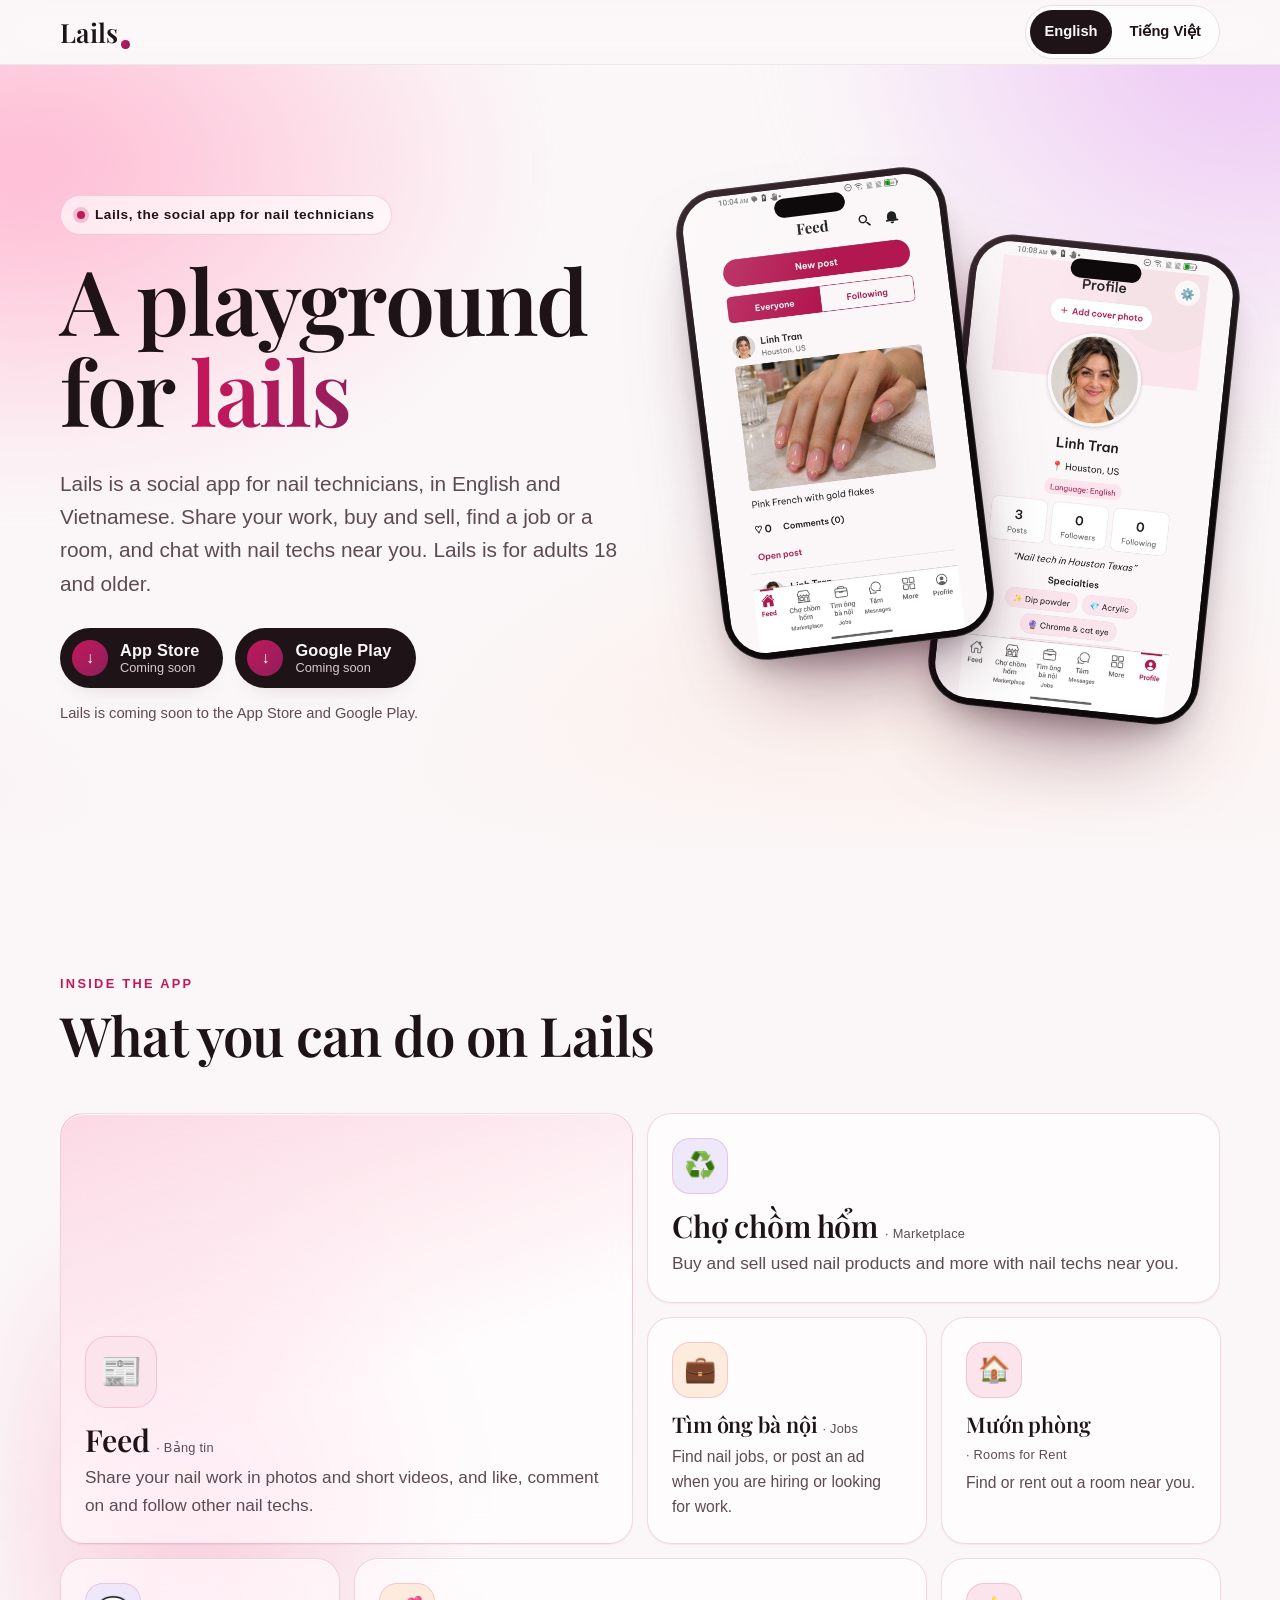
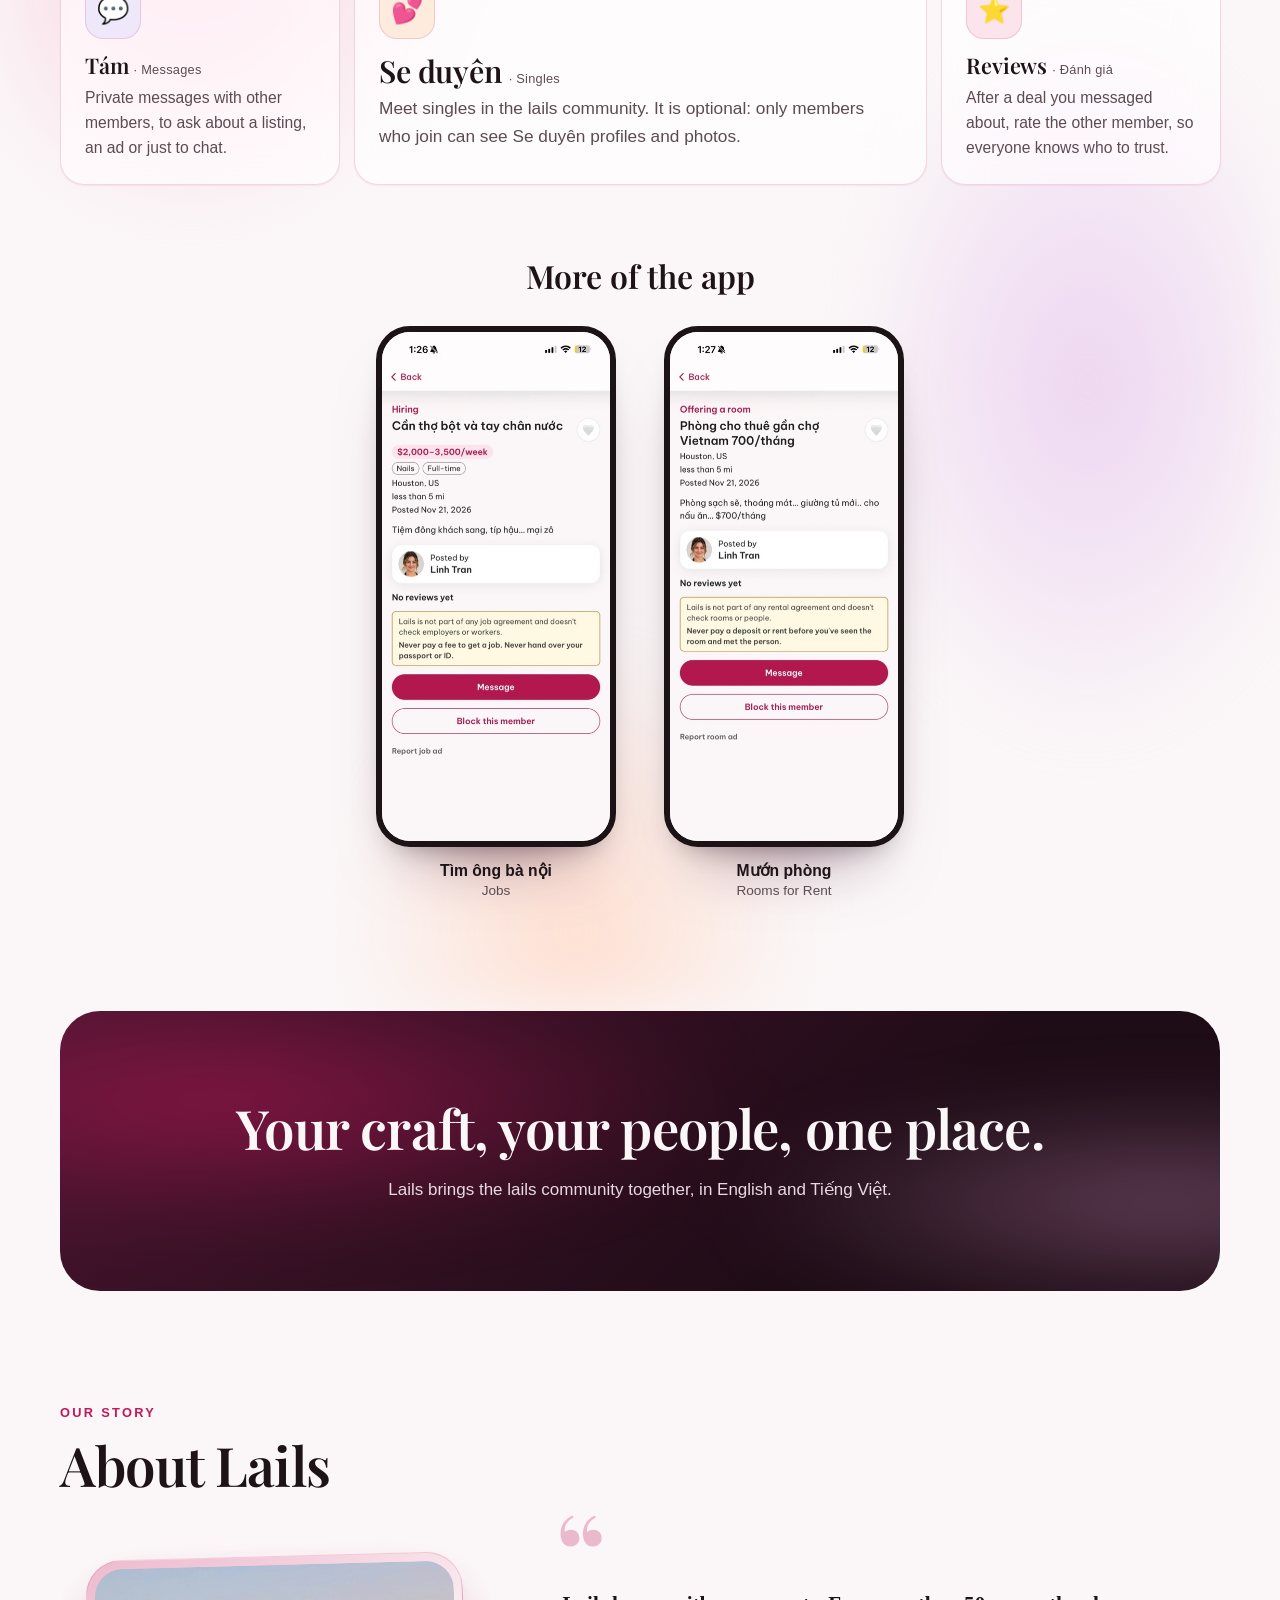
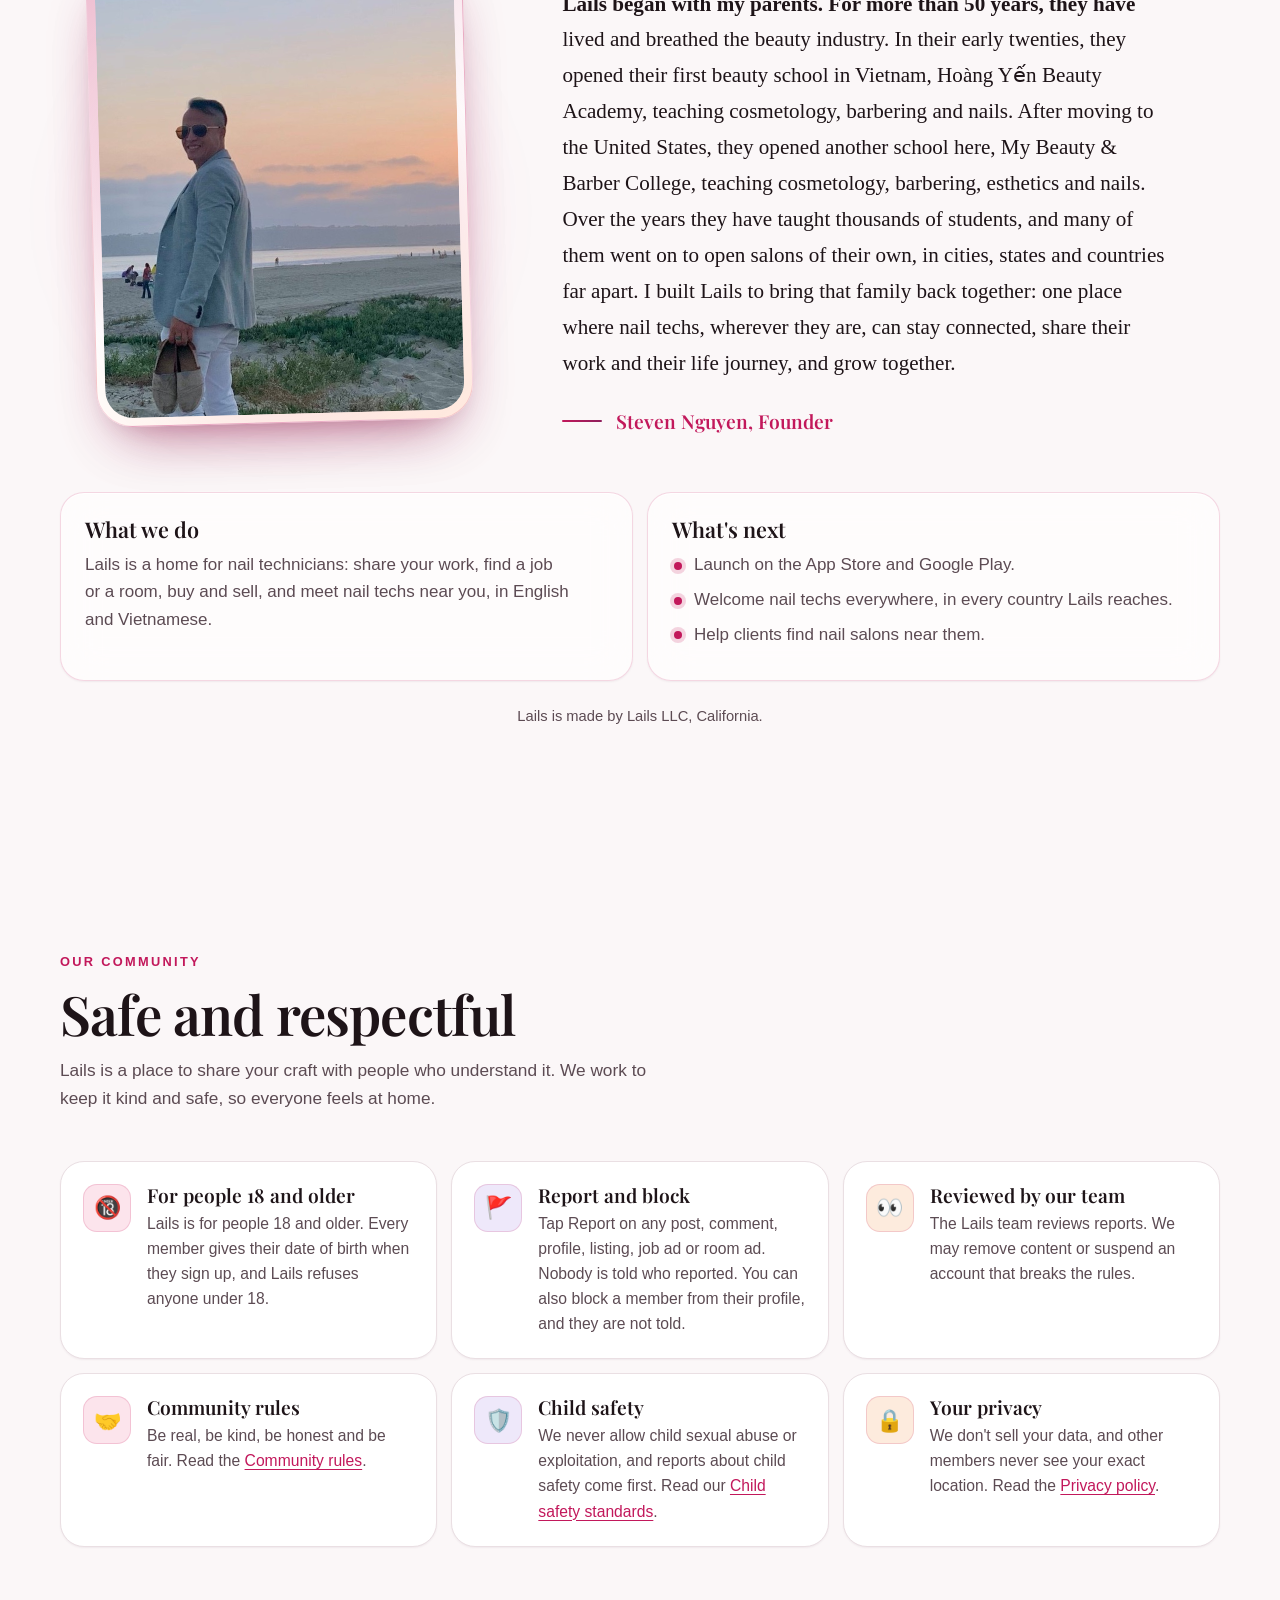
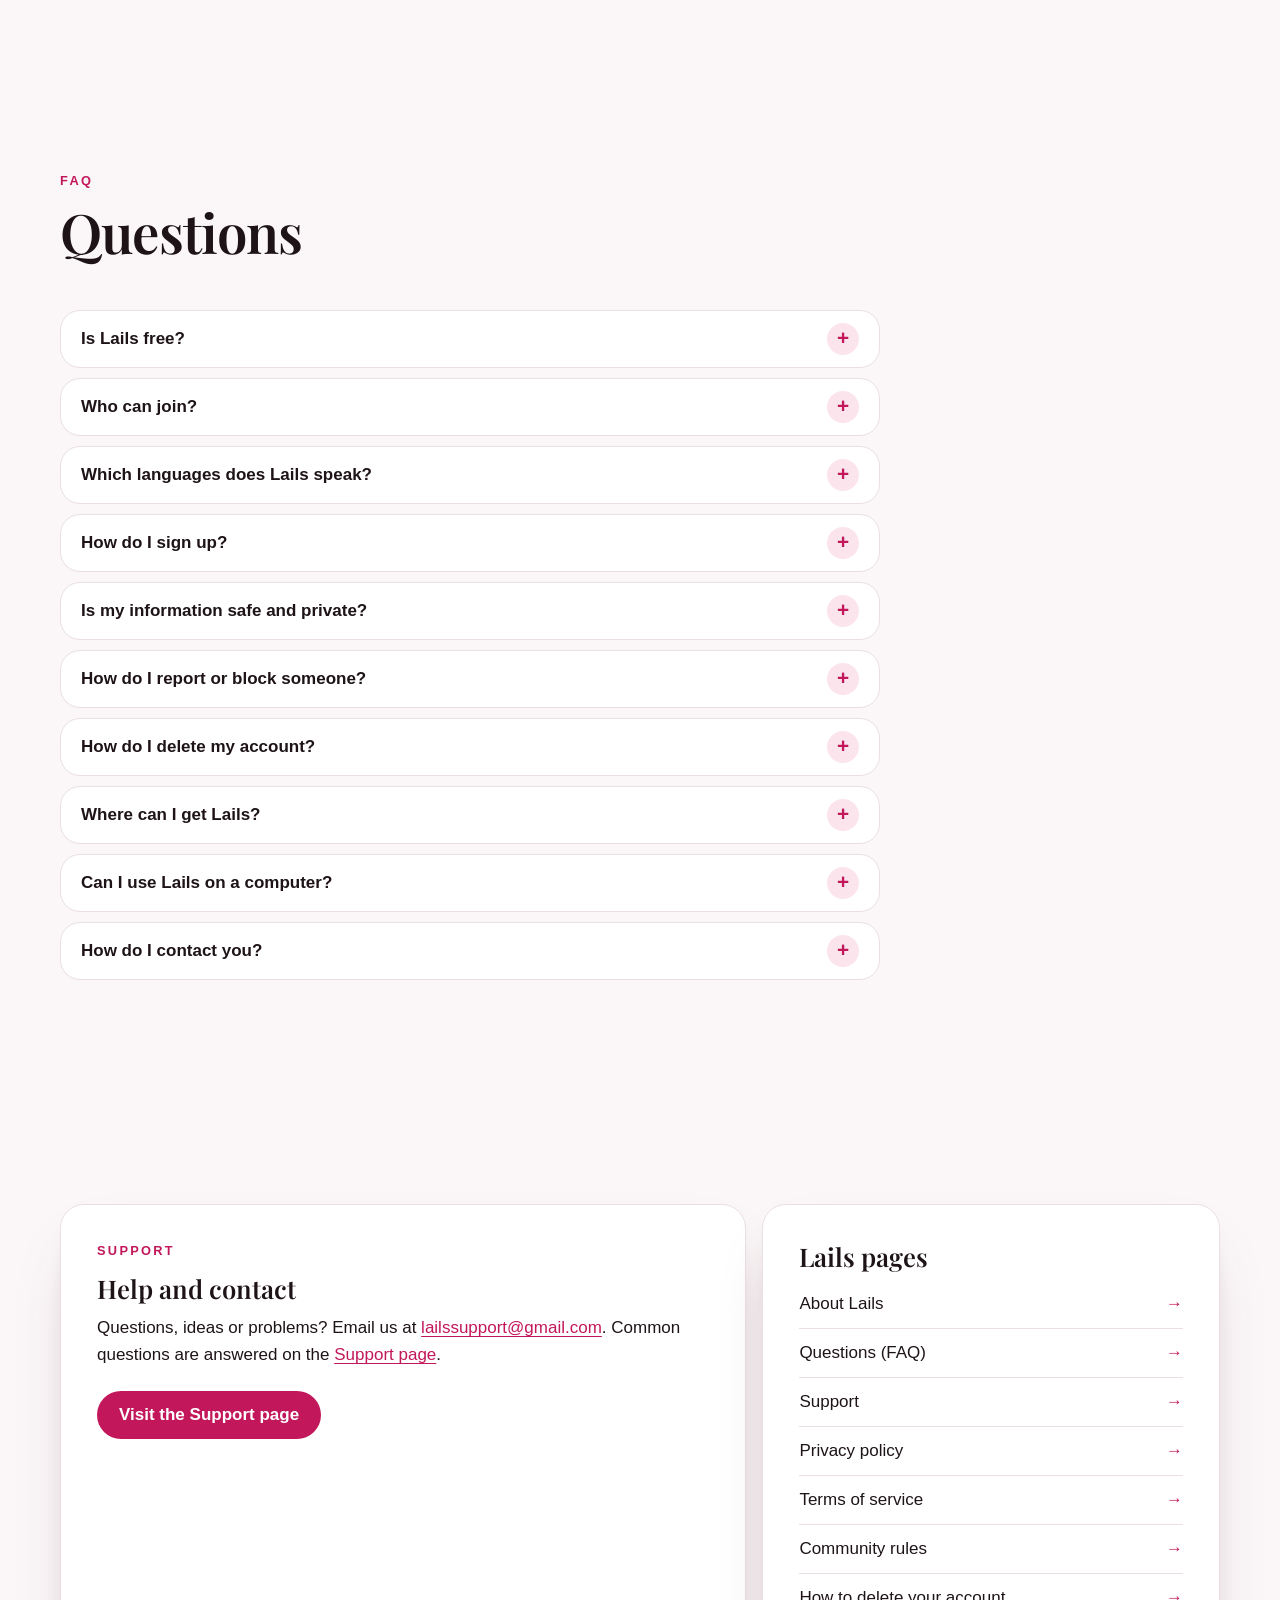
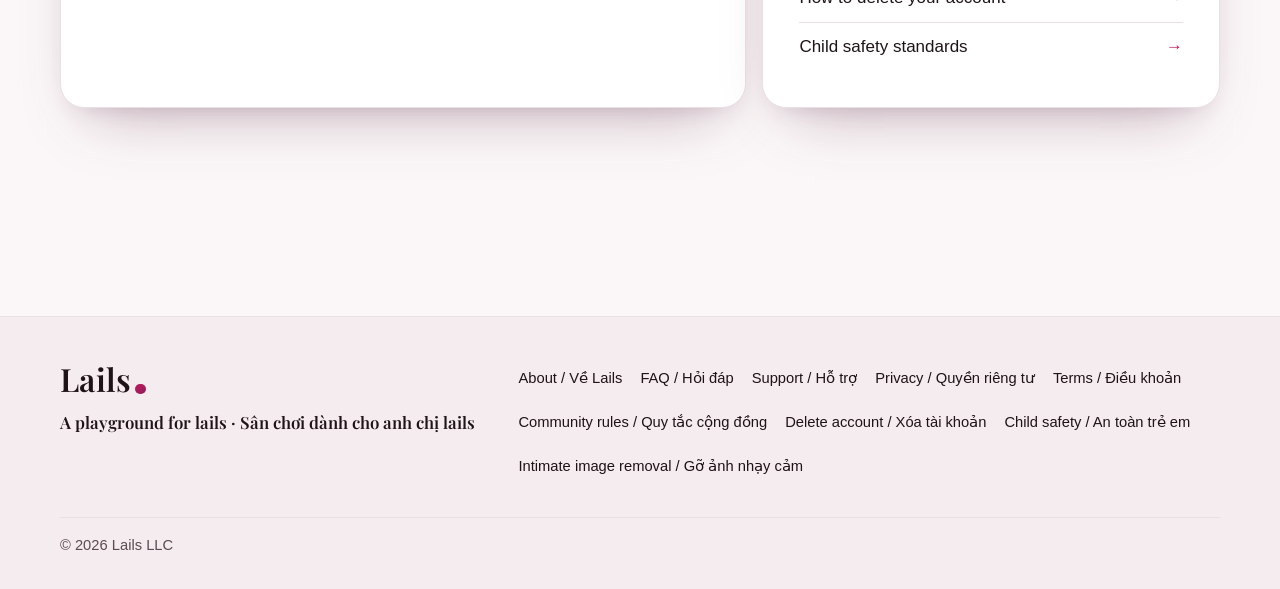
==== commit 78747002: "Publish site pages from Lails main cdb78146 (Tasks 313, 313b, 314, 316, 326; terms.html held until t" ====
--- a/index.html
+++ b/index.html
@@ -163,7 +163,7 @@
 <details class="qa"><summary>Is my information safe and private?</summary><div class="answer"><p>We collect what the app needs to work. We never collect your precise GPS location or your street address: other members see only your city and country and a rounded distance. We don't sell your data. You can delete your account in the app at any time; what is deleted and what is kept is on <a href="delete-account.html">How to delete your Lails account</a>.</p><p>The details are in our <a href="privacy.html">Privacy policy</a>.</p></div></details>
 <details class="qa"><summary>How do I report or block someone?</summary><div class="answer"><p>Tap Report (Báo cáo) on any post, comment, profile, listing, job ad or room ad. To report a private message, report the sender's profile and say it is about a message. Nobody is told who reported.</p><p>To block a member, open their profile and tap Block. They are not told. If someone is in danger now, call your local emergency number first.</p></div></details>
 <details class="qa"><summary>How do I delete my account?</summary><div class="answer"><p>In the app, open Settings (Cài đặt) and tap Delete account (Xóa tài khoản). No longer have the app? Email us from the address you used for Lails.</p><p>What is deleted and what is kept: <a href="delete-account.html">How to delete your Lails account</a>.</p></div></details>
-<details class="qa"><summary>Where can I get Lails?</summary><div class="answer"><p>Lails will be available worldwide on the App Store and Google Play.</p></div></details>
+<details class="qa"><summary>Where can I get Lails?</summary><div class="answer"><p>Lails will be available in many countries on the App Store and Google Play.</p></div></details>
 <details class="qa"><summary>Can I use Lails on a computer?</summary><div class="answer"><p>Lails is a phone app for iPhone, iPad and Android.</p></div></details>
 <details class="qa"><summary>How do I contact you?</summary><div class="answer"><p>Email us at <a href="mailto:lailssupport@gmail.com">lailssupport@gmail.com</a>, in English or Vietnamese. In the app you can also tap More (Thêm) → Send feedback (Góp ý cho Lails).</p></div></details>
 </div>
@@ -323,7 +323,7 @@
 <details class="qa"><summary>Thông tin của tôi có an toàn và riêng tư không?</summary><div class="answer"><p>Chúng tôi thu thập những gì ứng dụng cần để hoạt động. Chúng tôi không bao giờ thu thập vị trí GPS chính xác hay địa chỉ nhà của bạn: thành viên khác chỉ thấy thành phố, quốc gia và khoảng cách đã làm tròn. Chúng tôi không bán dữ liệu của bạn. Bạn có thể xóa tài khoản trong ứng dụng bất cứ lúc nào; những gì bị xóa và những gì được giữ lại có trong <a href="delete-account.html#vi">Cách xóa tài khoản Lails</a>.</p><p>Chi tiết có trong <a href="privacy.html#vi">Chính sách quyền riêng tư</a> (hiện chỉ có bản tiếng Anh).</p></div></details>
 <details class="qa"><summary>Báo cáo hoặc chặn một người như thế nào?</summary><div class="answer"><p>Bấm Báo cáo trên bất kỳ bài đăng, bình luận, trang cá nhân, tin rao, tin việc hay tin phòng nào. Để báo cáo một tin nhắn riêng, hãy báo cáo trang cá nhân của người gửi và ghi rõ là về tin nhắn. Không ai được biết ai đã báo cáo.</p><p>Để chặn một thành viên, mở trang cá nhân của họ và bấm Chặn. Họ sẽ không nhận được thông báo. Nếu có ai đang gặp nguy hiểm, trước tiên, hãy gọi ngay số khẩn cấp tại nơi bạn ở.</p></div></details>
 <details class="qa"><summary>Xóa tài khoản như thế nào?</summary><div class="answer"><p>Trong ứng dụng, mở Cài đặt rồi bấm Xóa tài khoản. Không còn ứng dụng? Hãy email cho chúng tôi từ địa chỉ email bạn dùng cho Lails.</p><p>Những gì bị xóa và những gì được giữ lại: <a href="delete-account.html#vi">Cách xóa tài khoản Lails</a>.</p></div></details>
-<details class="qa"><summary>Tải Lails ở đâu?</summary><div class="answer"><p>Lails sẽ có mặt trên App Store và Google Play ở khắp nơi trên thế giới.</p></div></details>
+<details class="qa"><summary>Tải Lails ở đâu?</summary><div class="answer"><p>Lails sẽ có mặt trên App Store và Google Play ở nhiều quốc gia.</p></div></details>
 <details class="qa"><summary>Tôi có dùng Lails trên máy tính được không?</summary><div class="answer"><p>Lails là ứng dụng trên điện thoại, dành cho iPhone, iPad và Android.</p></div></details>
 <details class="qa"><summary>Liên hệ với Lails bằng cách nào?</summary><div class="answer"><p>Email cho chúng tôi: <a href="mailto:lailssupport@gmail.com">lailssupport@gmail.com</a>, bằng tiếng Việt hoặc tiếng Anh. Trong ứng dụng, bạn cũng có thể bấm Thêm → Góp ý cho Lails.</p></div></details>
 </div>
@@ -372,6 +372,7 @@
 <a href="community-rules.html">Community rules / Quy tắc cộng đồng</a>
 <a href="delete-account.html">Delete account / Xóa tài khoản</a>
 <a href="child-safety.html">Child safety / An toàn trẻ em</a>
+<a href="support.html#take-it-down">Intimate image removal / Gỡ ảnh nhạy cảm</a>
 </nav>
 <p class="copy">© 2026 Lails LLC</p>
 </div>
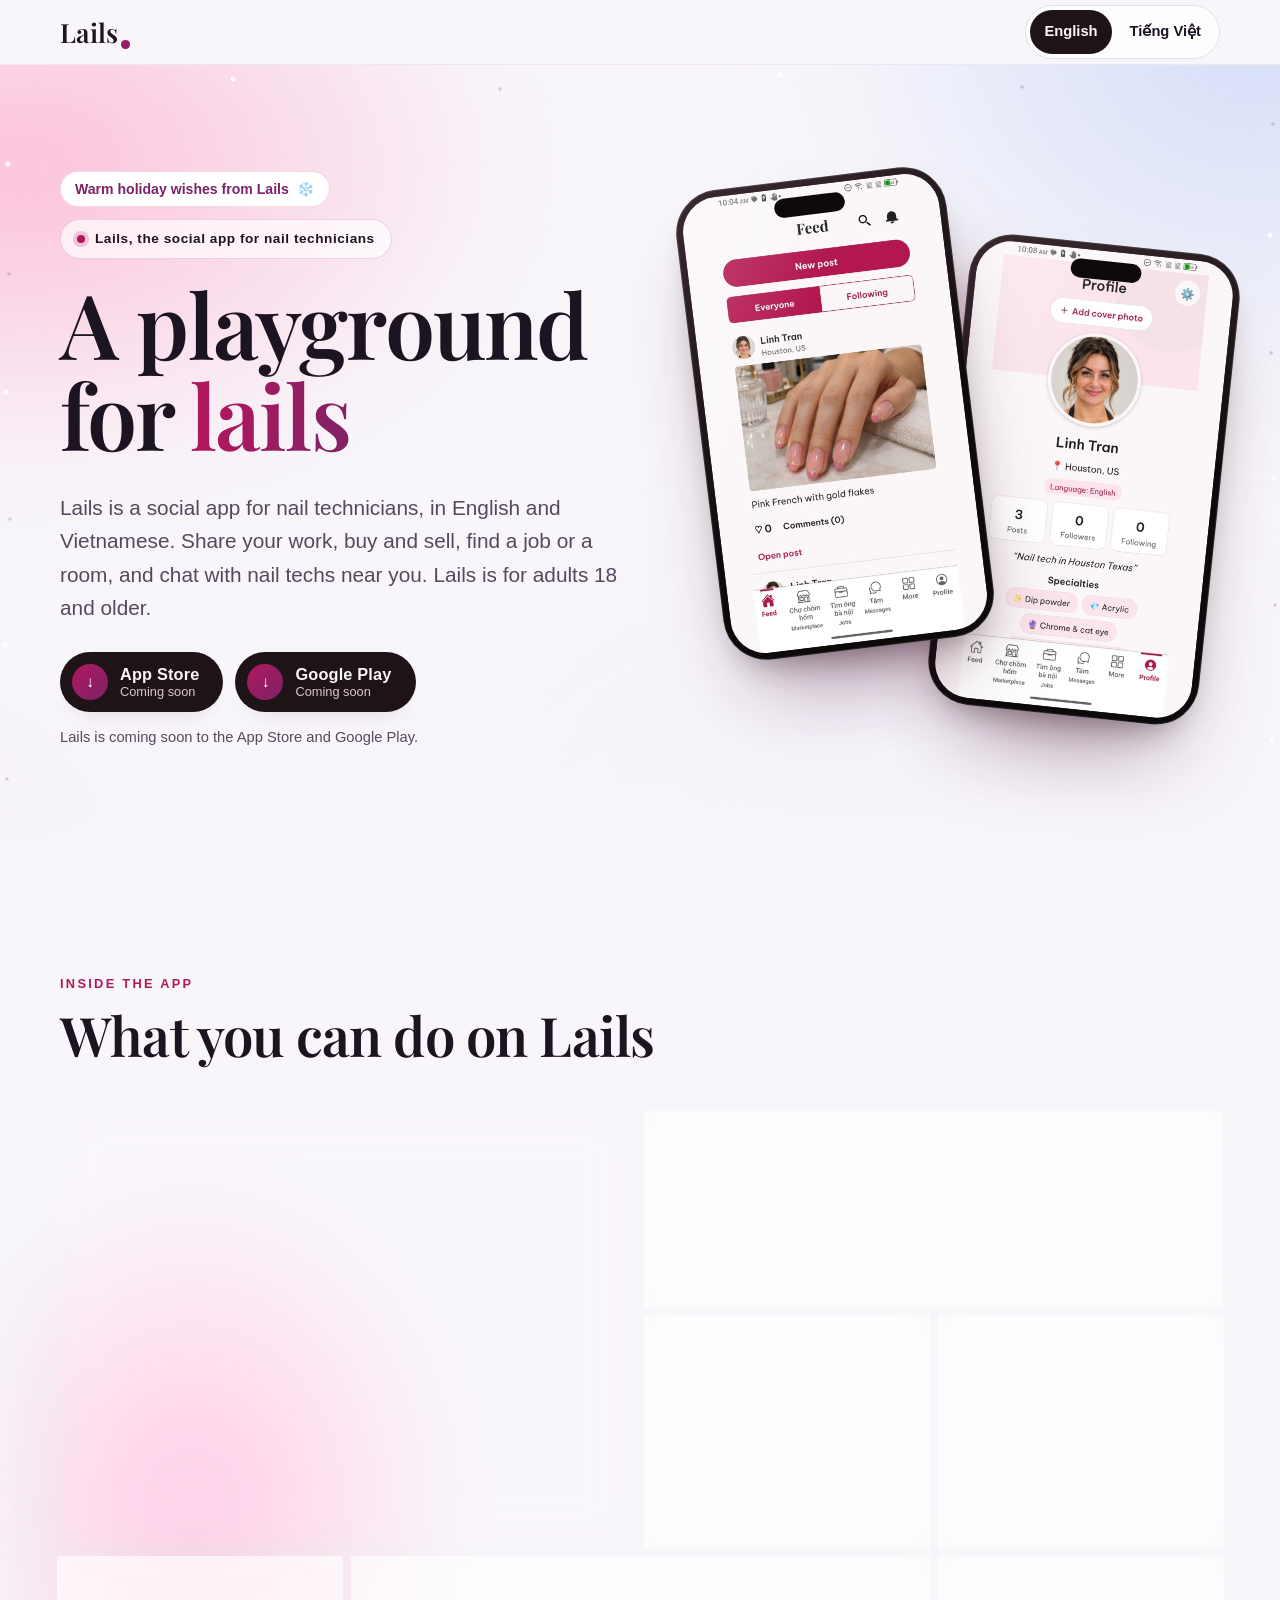
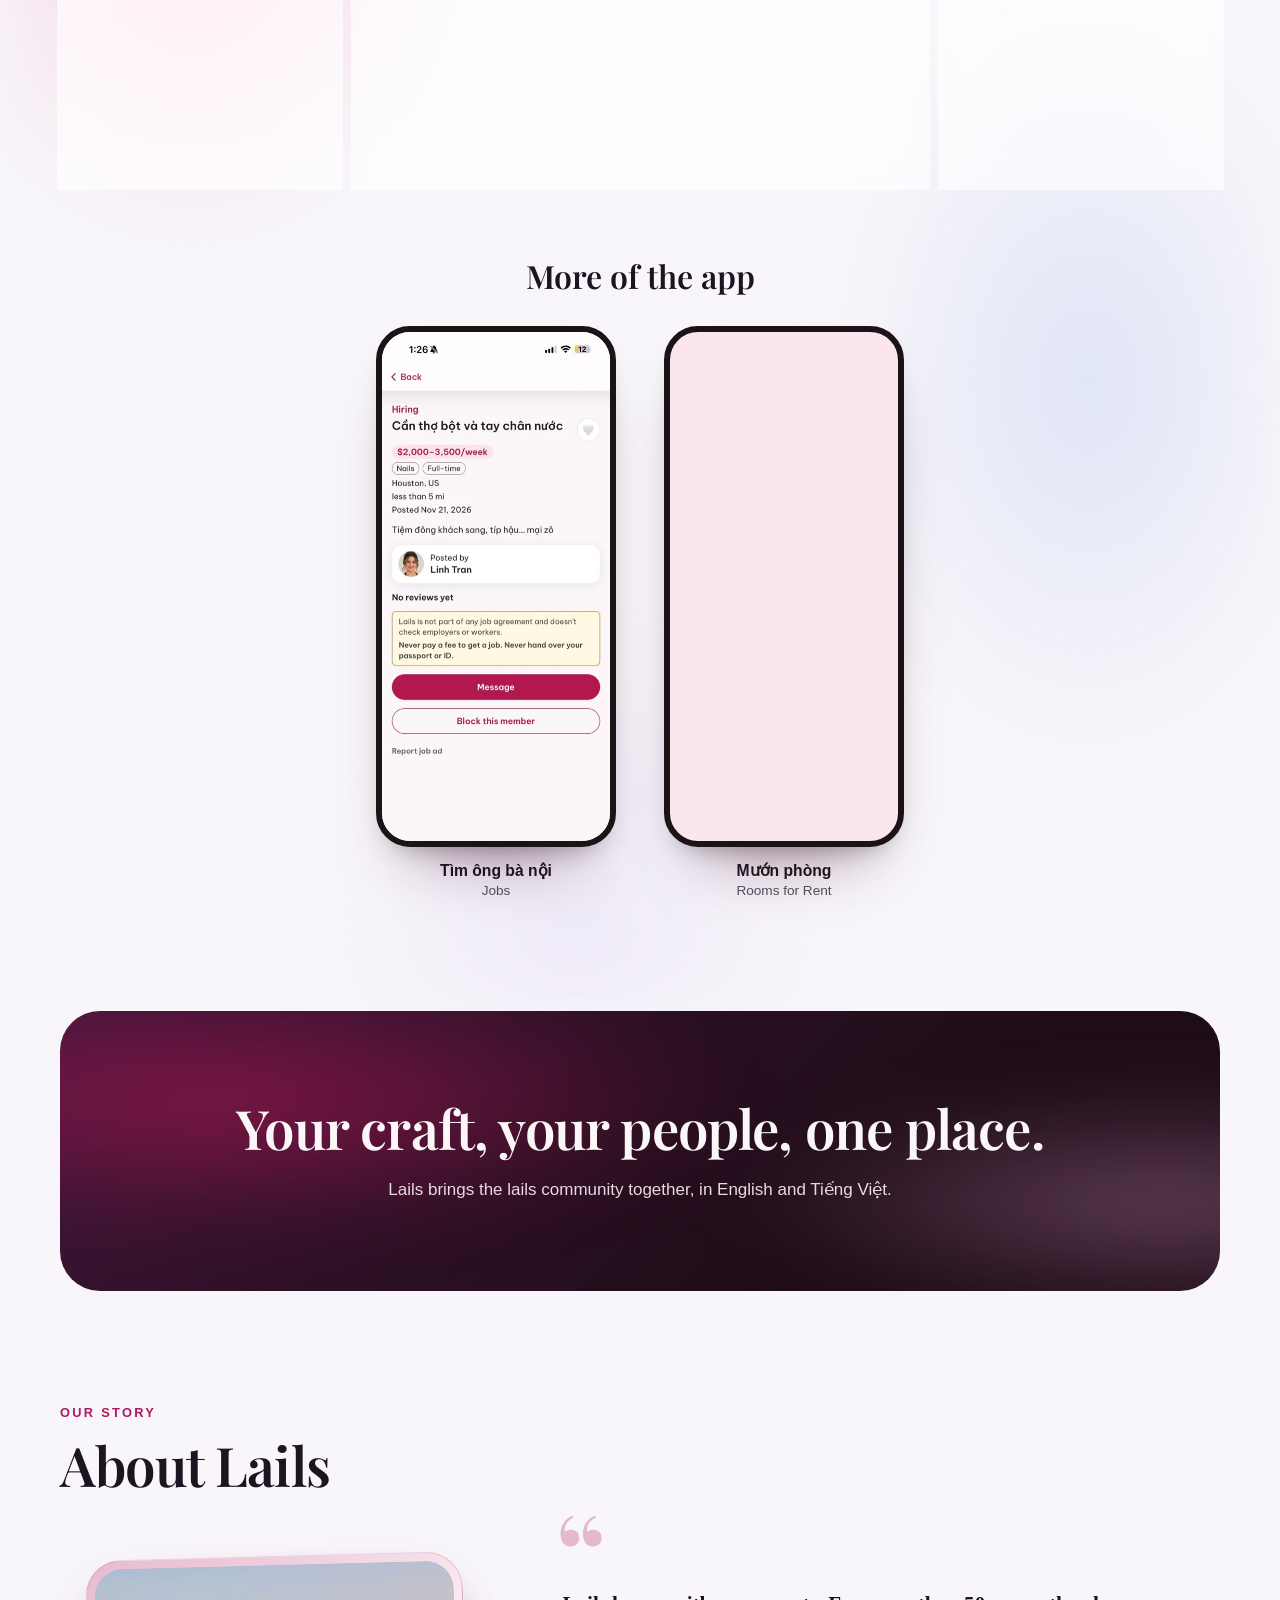
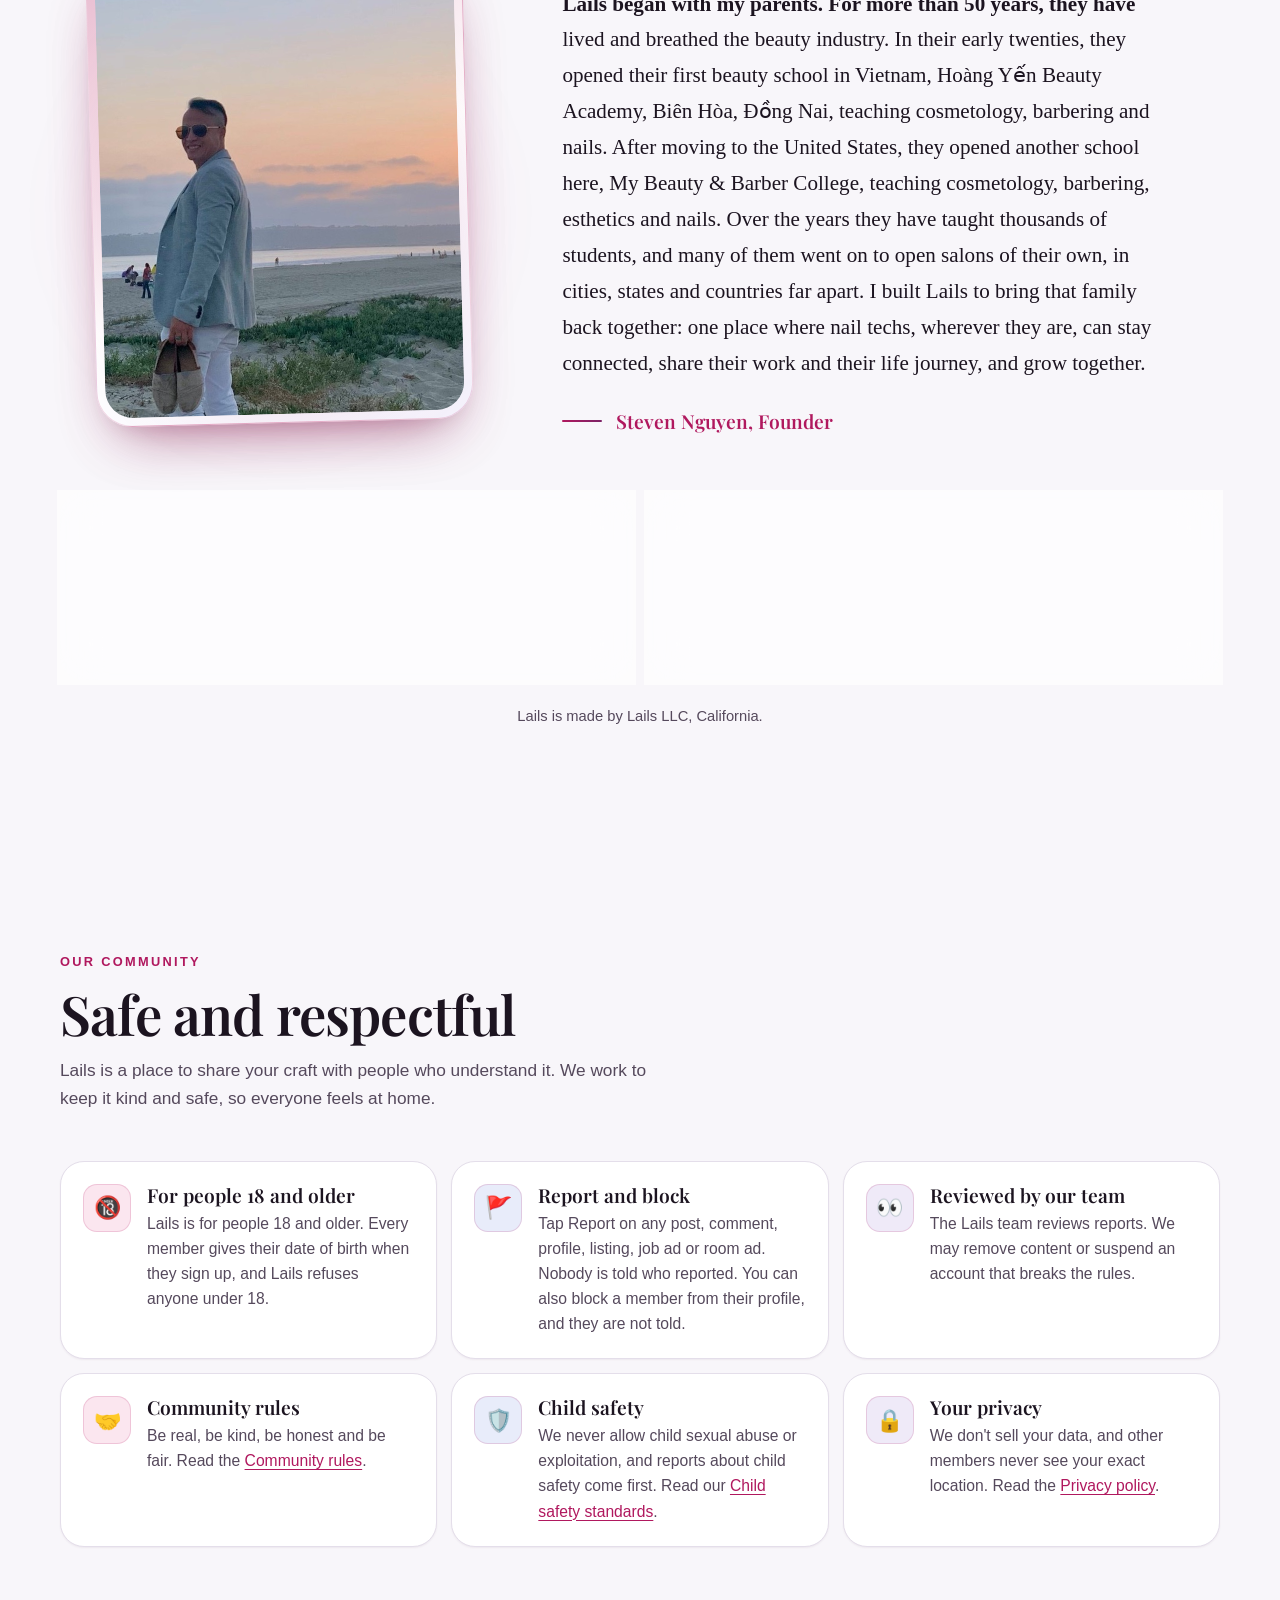
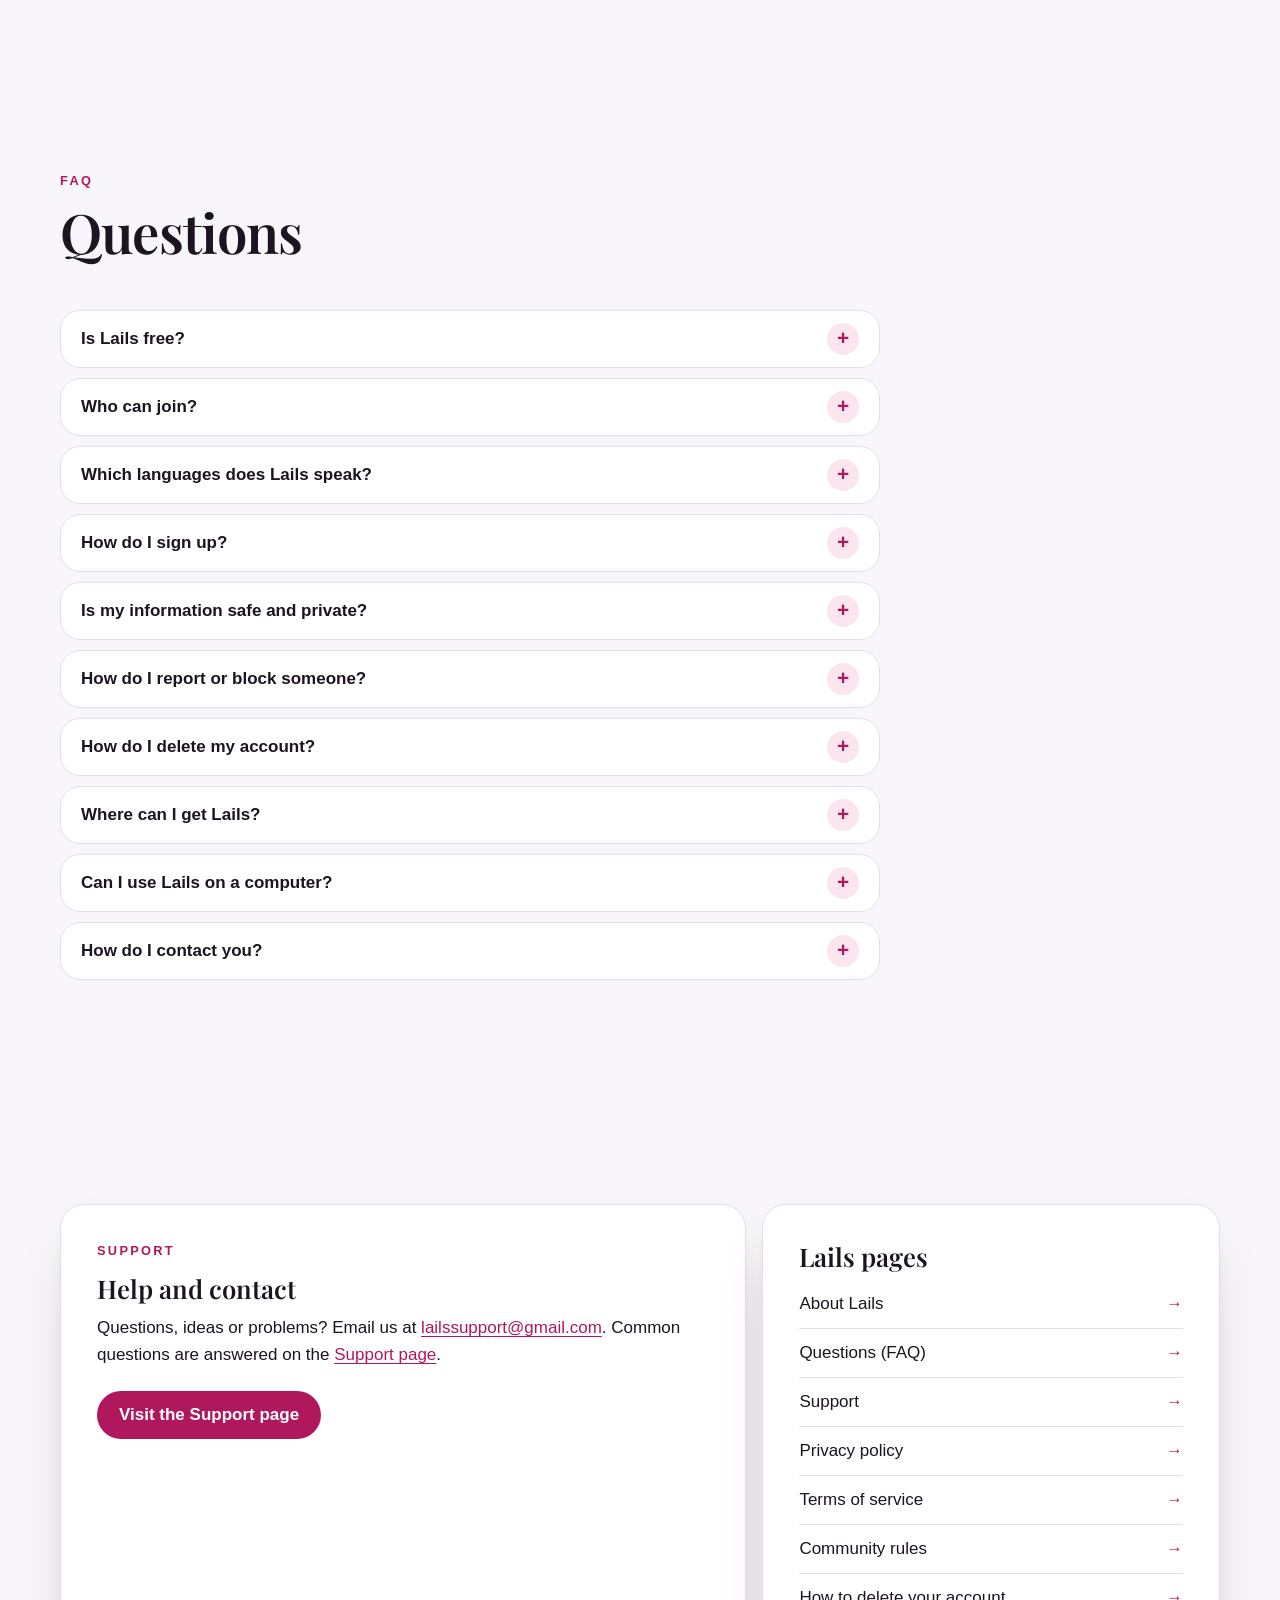
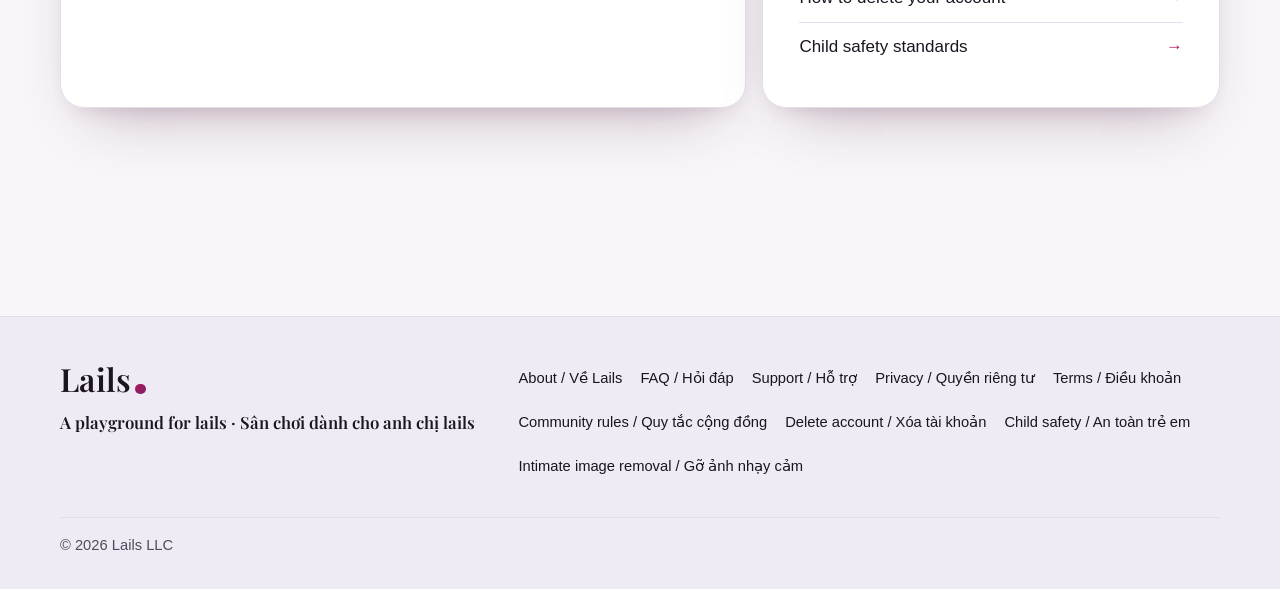
==== commit 97846eb7: "Publish winter look and Biên Hòa, Đồng Nai (Lails main 182a78c9, Task 328; terms.html held until the" ====
--- a/index.html
+++ b/index.html
@@ -28,7 +28,7 @@
 <meta name="twitter:image:alt" content="The Lails app icon on Lails pink, with the words: Lails, the social app for nail technicians. Ứng dụng mạng xã hội cho thợ nail.">
 <link rel="stylesheet" href="styles.css">
 </head>
-<body class="switch">
+<body class="switch" data-season="winter">
 <header class="site-head">
 <div class="wrap head-row">
 <a class="brand" href="index.html">Lails</a>
@@ -41,6 +41,7 @@
 <div class="hero">
 <div class="wrap hero-grid">
 <div class="intro">
+<p class="season-greeting" data-season-greeting="winter">Warm holiday wishes from Lails <span aria-hidden="true">❄️</span></p>
 <p class="eyebrow">Lails, the social app for nail technicians</p>
 <h1 class="display">A playground for <span class="shine">lails</span></h1>
 <p class="lead">Lails is a social app for nail technicians, in English and Vietnamese. Share your work, buy and sell, find a job or a room, and chat with nail techs near you. Lails is for adults 18 and older.</p>
@@ -105,7 +106,7 @@
 <div class="about-grid">
 <figure class="portrait reveal"><img src="img/about-founder.jpg" width="600" height="750" loading="lazy" decoding="async" alt="Steven Nguyen, founder of Lails, on the beach at sunset"></figure>
 <div class="story reveal">
-<p class="story-text">Lails began with my parents. For more than 50 years, they have lived and breathed the beauty industry. In their early twenties, they opened their first beauty school in Vietnam, Hoàng Yến Beauty Academy, teaching cosmetology, barbering and nails. After moving to the United States, they opened another school here, My Beauty &amp; Barber College, teaching cosmetology, barbering, esthetics and nails. Over the years they have taught thousands of students, and many of them went on to open salons of their own, in cities, states and countries far apart. I built Lails to bring that family back together: one place where nail techs, wherever they are, can stay connected, share their work and their life journey, and grow together.</p>
+<p class="story-text">Lails began with my parents. For more than 50 years, they have lived and breathed the beauty industry. In their early twenties, they opened their first beauty school in Vietnam, Hoàng Yến Beauty Academy, Biên Hòa, Đồng Nai, teaching cosmetology, barbering and nails. After moving to the United States, they opened another school here, My Beauty &amp; Barber College, teaching cosmetology, barbering, esthetics and nails. Over the years they have taught thousands of students, and many of them went on to open salons of their own, in cities, states and countries far apart. I built Lails to bring that family back together: one place where nail techs, wherever they are, can stay connected, share their work and their life journey, and grow together.</p>
 <p class="signature">Steven Nguyen, Founder</p>
 </div>
 </div>
@@ -202,6 +203,7 @@
 <div class="hero">
 <div class="wrap hero-grid">
 <div class="intro">
+<p class="season-greeting" data-season-greeting="winter">Lails chúc bạn mùa lễ hội thật ấm áp <span aria-hidden="true">❄️</span></p>
 <p class="eyebrow">Lails, ứng dụng mạng xã hội cho thợ nail</p>
 <h2 class="display">Sân chơi dành cho anh chị <span class="shine">lails</span></h2>
 <p class="lead">Lails là ứng dụng mạng xã hội dành cho thợ nail, có tiếng Việt và tiếng Anh. Khoe tác phẩm, mua bán, tìm việc hay tìm phòng, và tám chuyện với anh chị thợ nail gần bạn. Lails chỉ dành cho người từ 18 tuổi trở lên.</p>
@@ -265,7 +267,7 @@
 <div class="about-grid">
 <figure class="portrait reveal"><img src="img/about-founder.jpg" width="600" height="750" loading="lazy" decoding="async" alt="Steven Nguyen, người sáng lập Lails, trên bãi biển lúc hoàng hôn"></figure>
 <div class="story reveal">
-<p class="story-text">Lails bắt đầu từ ba mẹ tôi. Hơn 50 năm qua, ba mẹ tôi gắn bó trọn đời với ngành làm đẹp. Khi mới ngoài hai mươi tuổi, ba mẹ đã mở trường thẩm mỹ đầu tiên ở Việt Nam, Hoàng Yến Beauty Academy, dạy làm tóc, cắt tóc nam và làm móng. Sau khi sang Mỹ, ba mẹ mở thêm một trường nữa, My Beauty &amp; Barber College, dạy làm tóc, cắt tóc nam, chăm sóc da và làm móng. Ba mẹ đã dạy hàng ngàn học viên, và nhiều người trong số đó đã mở tiệm riêng, mỗi người một nơi, ở khắp các thành phố, tiểu bang và quốc gia. Tôi làm ra Lails để nối kết mọi người lại với nhau: một nơi để anh chị em trong nghề, dù ở đâu, vẫn giữ liên lạc, chia sẻ tác phẩm, hành trình cuộc sống, và cùng nhau phát triển.</p>
+<p class="story-text">Lails bắt đầu từ ba mẹ tôi. Hơn 50 năm qua, ba mẹ tôi gắn bó trọn đời với ngành làm đẹp. Khi mới ngoài hai mươi tuổi, ba mẹ đã mở trường thẩm mỹ đầu tiên ở Việt Nam, Hoàng Yến Beauty Academy, Biên Hòa, Đồng Nai, dạy làm tóc, cắt tóc nam và làm móng. Sau khi sang Mỹ, ba mẹ mở thêm một trường nữa, My Beauty &amp; Barber College, dạy làm tóc, cắt tóc nam, chăm sóc da và làm móng. Ba mẹ đã dạy hàng ngàn học viên, và nhiều người trong số đó đã mở tiệm riêng, mỗi người một nơi, ở khắp các thành phố, tiểu bang và quốc gia. Tôi làm ra Lails để nối kết mọi người lại với nhau: một nơi để anh chị em trong nghề, dù ở đâu, vẫn giữ liên lạc, chia sẻ tác phẩm, hành trình cuộc sống, và cùng nhau phát triển.</p>
 <p class="signature">Steven Nguyen, Người sáng lập</p>
 </div>
 </div>
--- a/styles.css
+++ b/styles.css
@@ -83,7 +83,8 @@
     radial-gradient(30% 30% at 8% 88%,var(--a4),transparent 70%);
   filter:blur(48px) saturate(120%);
   animation:aurora 26s ease-in-out infinite alternate}
-.hero::after{content:"";position:absolute;inset:0;z-index:-1;background:linear-gradient(180deg,transparent 55%,var(--bg))}
+/* Task 328: --season-deco is unset (so "none") unless a season is switched on, see "Season" at the end. */
+.hero::after{content:"";position:absolute;inset:0;z-index:-1;background:var(--season-deco,none),linear-gradient(180deg,transparent 55%,var(--bg))}
 @keyframes aurora{
   0%{transform:translate3d(0,0,0) rotate(0deg) scale(1)}
   50%{transform:translate3d(4%,-3%,0) rotate(8deg) scale(1.08)}
@@ -91,6 +92,8 @@
 }
 .hero-grid{display:grid;gap:clamp(32px,6vw,64px);align-items:center}
 @media (min-width:920px){.hero-grid{grid-template-columns:1.05fr .95fr}}
+/* Task 328: the home page's seasonal greeting, above the eyebrow; hidden unless a season shows it. */
+.season-greeting{display:var(--season-greeting,none);width:fit-content;align-items:center;gap:8px;margin:0 0 12px;padding:6px 14px;border-radius:999px;font-size:.88rem;font-weight:600;color:var(--accent-2);background:var(--surface);border:1px solid var(--glass-line)}
 .eyebrow{display:inline-flex;align-items:center;gap:10px;margin:0 0 18px;padding:8px 16px;border-radius:999px;font-size:.85rem;font-weight:600;letter-spacing:.04em;color:var(--fg);background:var(--glass);border:1px solid var(--glass-line);-webkit-backdrop-filter:blur(12px);backdrop-filter:blur(12px)}
 .eyebrow::before{content:"";width:8px;height:8px;border-radius:50%;background:var(--accent);box-shadow:0 0 0 4px color-mix(in srgb,var(--accent) 20%,transparent)}
 .display{font-family:var(--serif);font-weight:600;font-size:clamp(2.7rem,1.6rem + 5.4vw,5.6rem);line-height:1.02;letter-spacing:-.02em;margin:0 0 .35em}
@@ -258,6 +261,7 @@
   .intro>:nth-child(3){animation-delay:.16s}
   .intro>:nth-child(4){animation-delay:.24s}
   .intro>:nth-child(5){animation-delay:.32s}
+  .intro>:nth-child(6){animation-delay:.4s}
   .stage{animation:rise 1.1s .2s cubic-bezier(.2,.7,.2,1) both}
   @supports (animation-timeline:view()){
     .reveal{animation:reveal linear both;animation-timeline:view();animation-range:entry 0% cover 28%}
@@ -280,3 +284,55 @@
   .card:not(.big) .icon{width:48px;height:48px;font-size:22px;border-radius:14px}
   .card .sub{white-space:normal}
 }
+
+/* ---------- Season: winter (Task 328) ---------- */
+/* Switched on by data-season="winter" on each page's <body>; to switch it off, remove that
+   attribute from every page (docs/TASKS.md Task 328 gives the one command). This block only
+   sets custom properties: the colours, the hero snow (--season-deco, home page only) and the
+   home-page greeting (--season-greeting). Nothing here loads a file or moves. */
+[data-season="winter"]{
+  --bg:#F8F6FA;--bg-2:#EFEBF4;--surface:#FFFFFF;--fg:#1C1420;--muted:#55495C;--line:#E4DEEA;
+  --accent:#B0185E;--accent-2:#7C2266;--onaccent:#FFFFFF;--plum:#3F1638;
+  --glass:rgba(255,255,255,.66);--glass-line:rgba(176,24,94,.16);--glass-hi:#FFFFFF;
+  --a1:#F5C2D8;--a2:#D5DDF4;--a3:#ECE6F8;--a4:rgba(124,34,102,.26);
+  --tile-1:#FBE6EF;--tile-2:#E8ECFA;--tile-3:#EFEAF8;
+  --note:#FBF0F6;--code:#EEEAF2;
+  --glow:0 24px 60px -24px rgba(176,24,94,.42);
+  --snow:rgba(255,255,255,.95);--frost:rgba(124,34,102,.22);
+  --season-greeting:flex;
+  /* Snow only at the edges: each flake is one 8px tile, never repeated, inside the side gutters
+     (at most 6px from the left or right edge) or in the top band above the text (at most
+     24px from the top), so no text ever sits on a flake. */
+  --flake:radial-gradient(circle,var(--snow) 0 2px,transparent 3px);
+  --flake-s:radial-gradient(circle,var(--frost) 0 1.2px,transparent 2.2px);
+  --season-deco:
+    var(--flake) left 4px top 12%/8px 8px no-repeat,
+    var(--flake-s) left 5px top 26%/8px 8px no-repeat,
+    var(--flake) left 2px top 41%/8px 8px no-repeat,
+    var(--flake-s) left 6px top 57%/8px 8px no-repeat,
+    var(--flake) left 1px top 73%/8px 8px no-repeat,
+    var(--flake-s) left 3px top 90%/8px 8px no-repeat,
+    var(--flake-s) right 3px top 7%/8px 8px no-repeat,
+    var(--flake) right 6px top 21%/8px 8px no-repeat,
+    var(--flake-s) right 5px top 36%/8px 8px no-repeat,
+    var(--flake) right 2px top 52%/8px 8px no-repeat,
+    var(--flake-s) right 1px top 68%/8px 8px no-repeat,
+    var(--flake) right 4px top 85%/8px 8px no-repeat,
+    var(--flake) left 18% top 10px/8px 8px no-repeat,
+    var(--flake-s) left 39% top 20px/8px 8px no-repeat,
+    var(--flake) left 61% top 6px/8px 8px no-repeat,
+    var(--flake-s) left 80% top 18px/8px 8px no-repeat;
+}
+@media (prefers-color-scheme:dark){
+  [data-season="winter"]{
+    --bg:#100D15;--bg-2:#17131E;--surface:#1D1724;--fg:#F4EEF6;--muted:#C6BBCD;--line:#312838;
+    --accent:#F496C0;--accent-2:#CDB3F2;--onaccent:#1A0F18;--plum:#2A1030;
+    --glass:rgba(34,27,42,.6);--glass-line:rgba(244,150,192,.18);--glass-hi:rgba(255,255,255,.08);
+    --a1:rgba(176,24,94,.5);--a2:rgba(86,108,196,.36);--a3:rgba(205,179,242,.2);--a4:rgba(46,20,60,.9);
+    --tile-1:#3A1E2E;--tile-2:#232A40;--tile-3:#2C2538;
+    --note:#281B26;--code:#26202B;
+    --glow:0 24px 60px -24px rgba(244,150,192,.42);
+    --snow:rgba(255,255,255,.42);--frost:rgba(205,179,242,.32);
+  }
+}
+/* ---------- End of season ---------- */
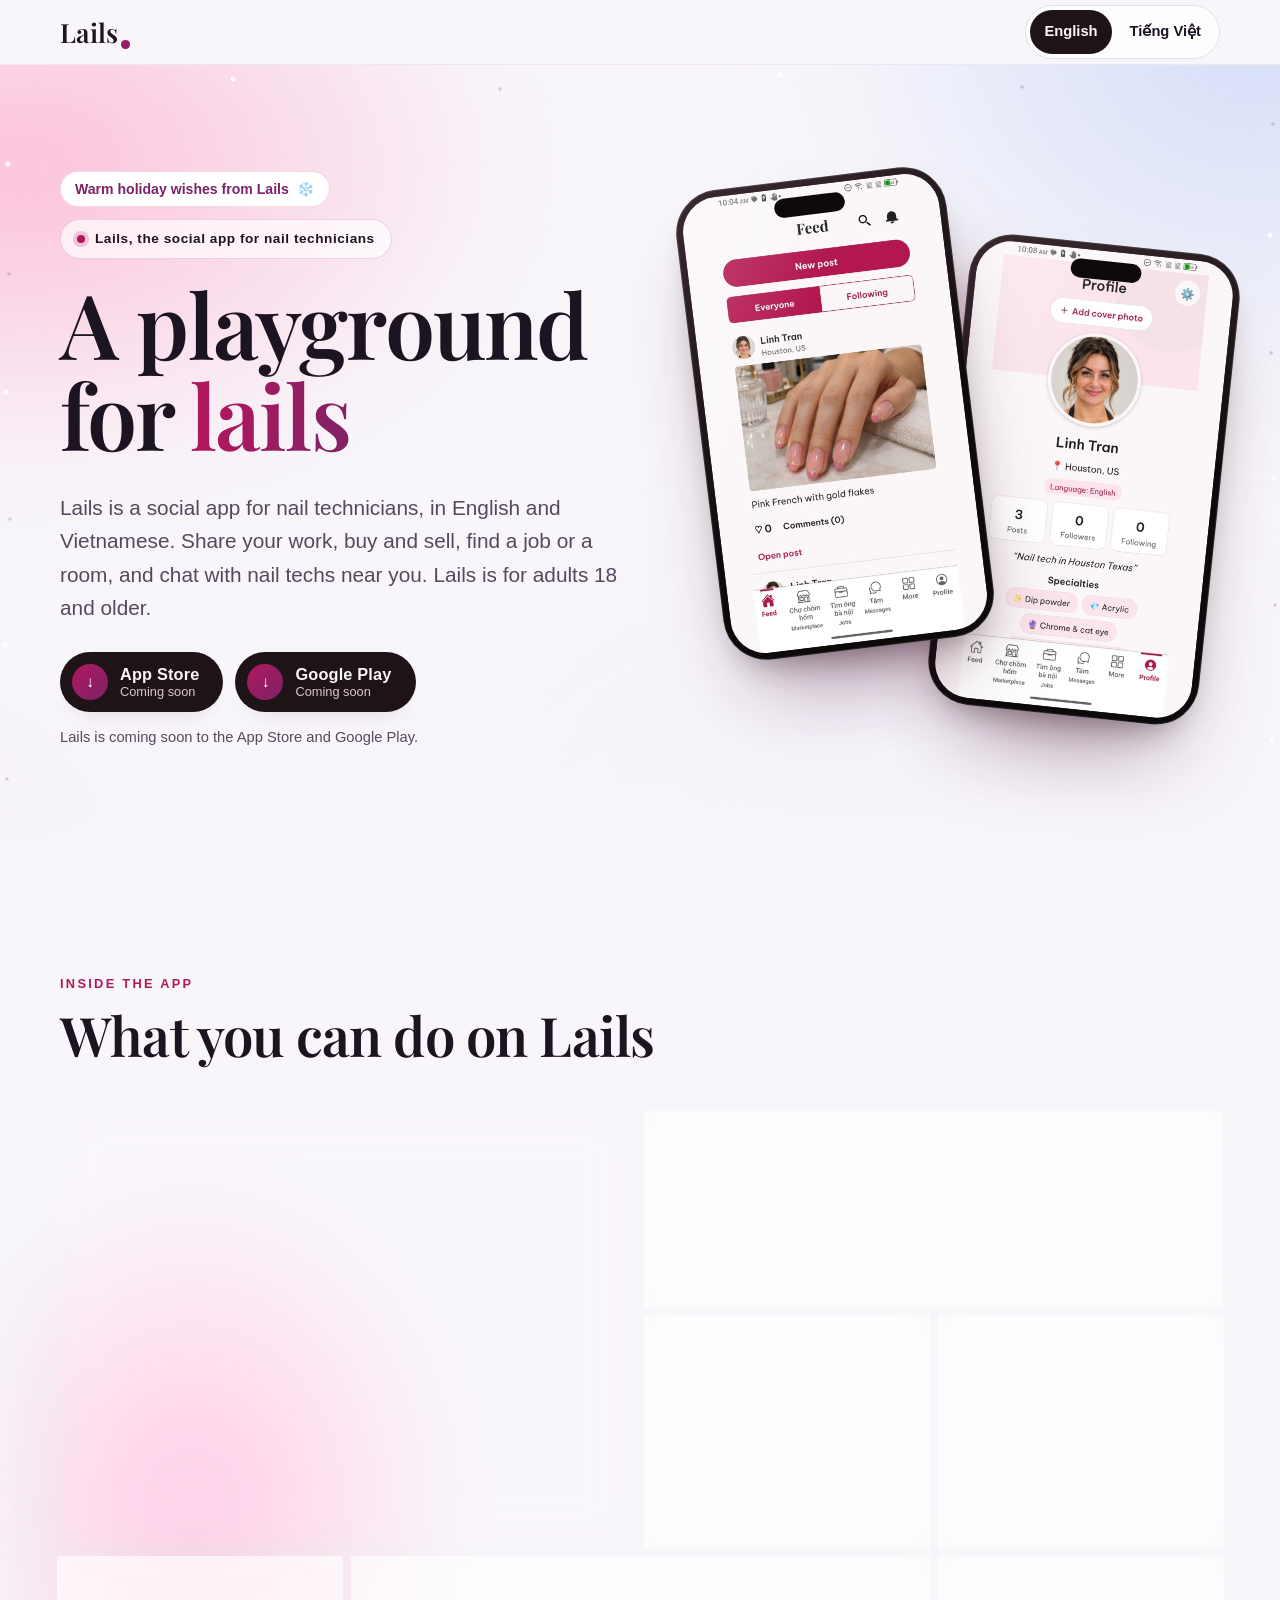
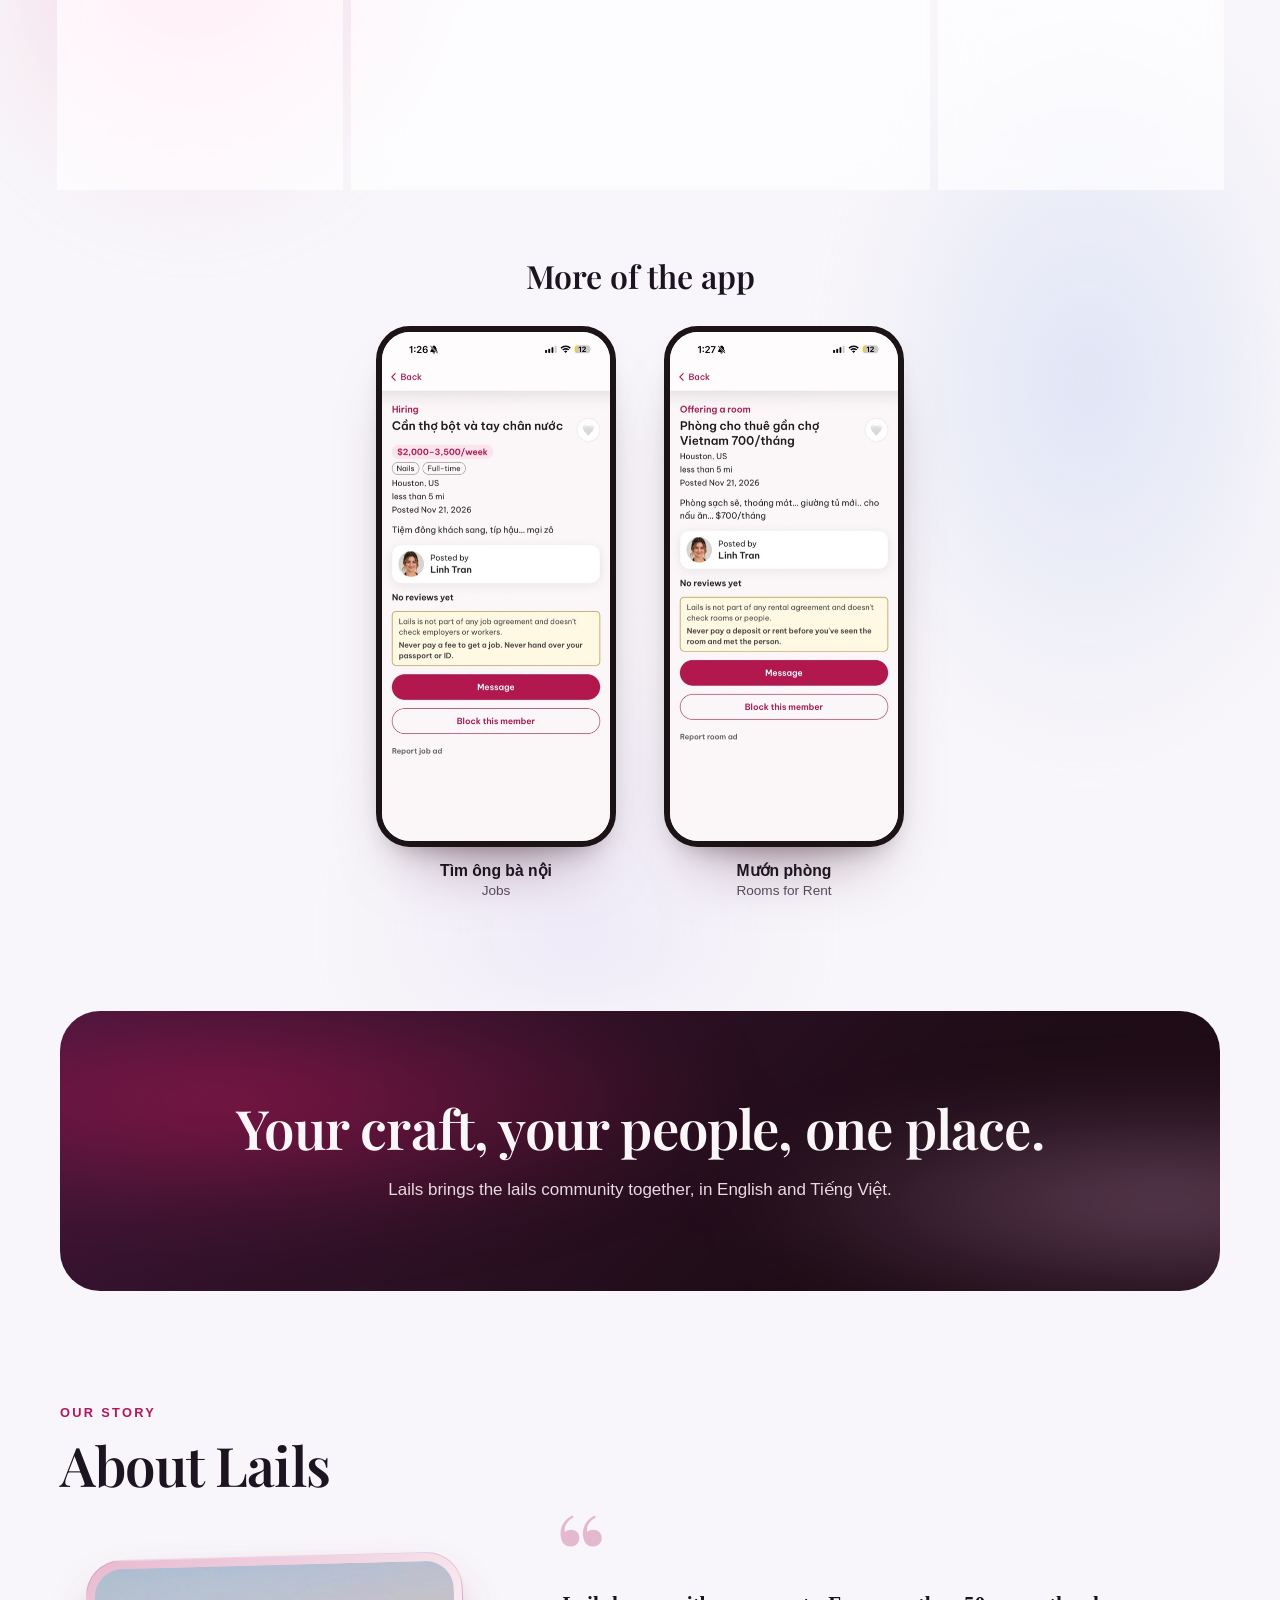
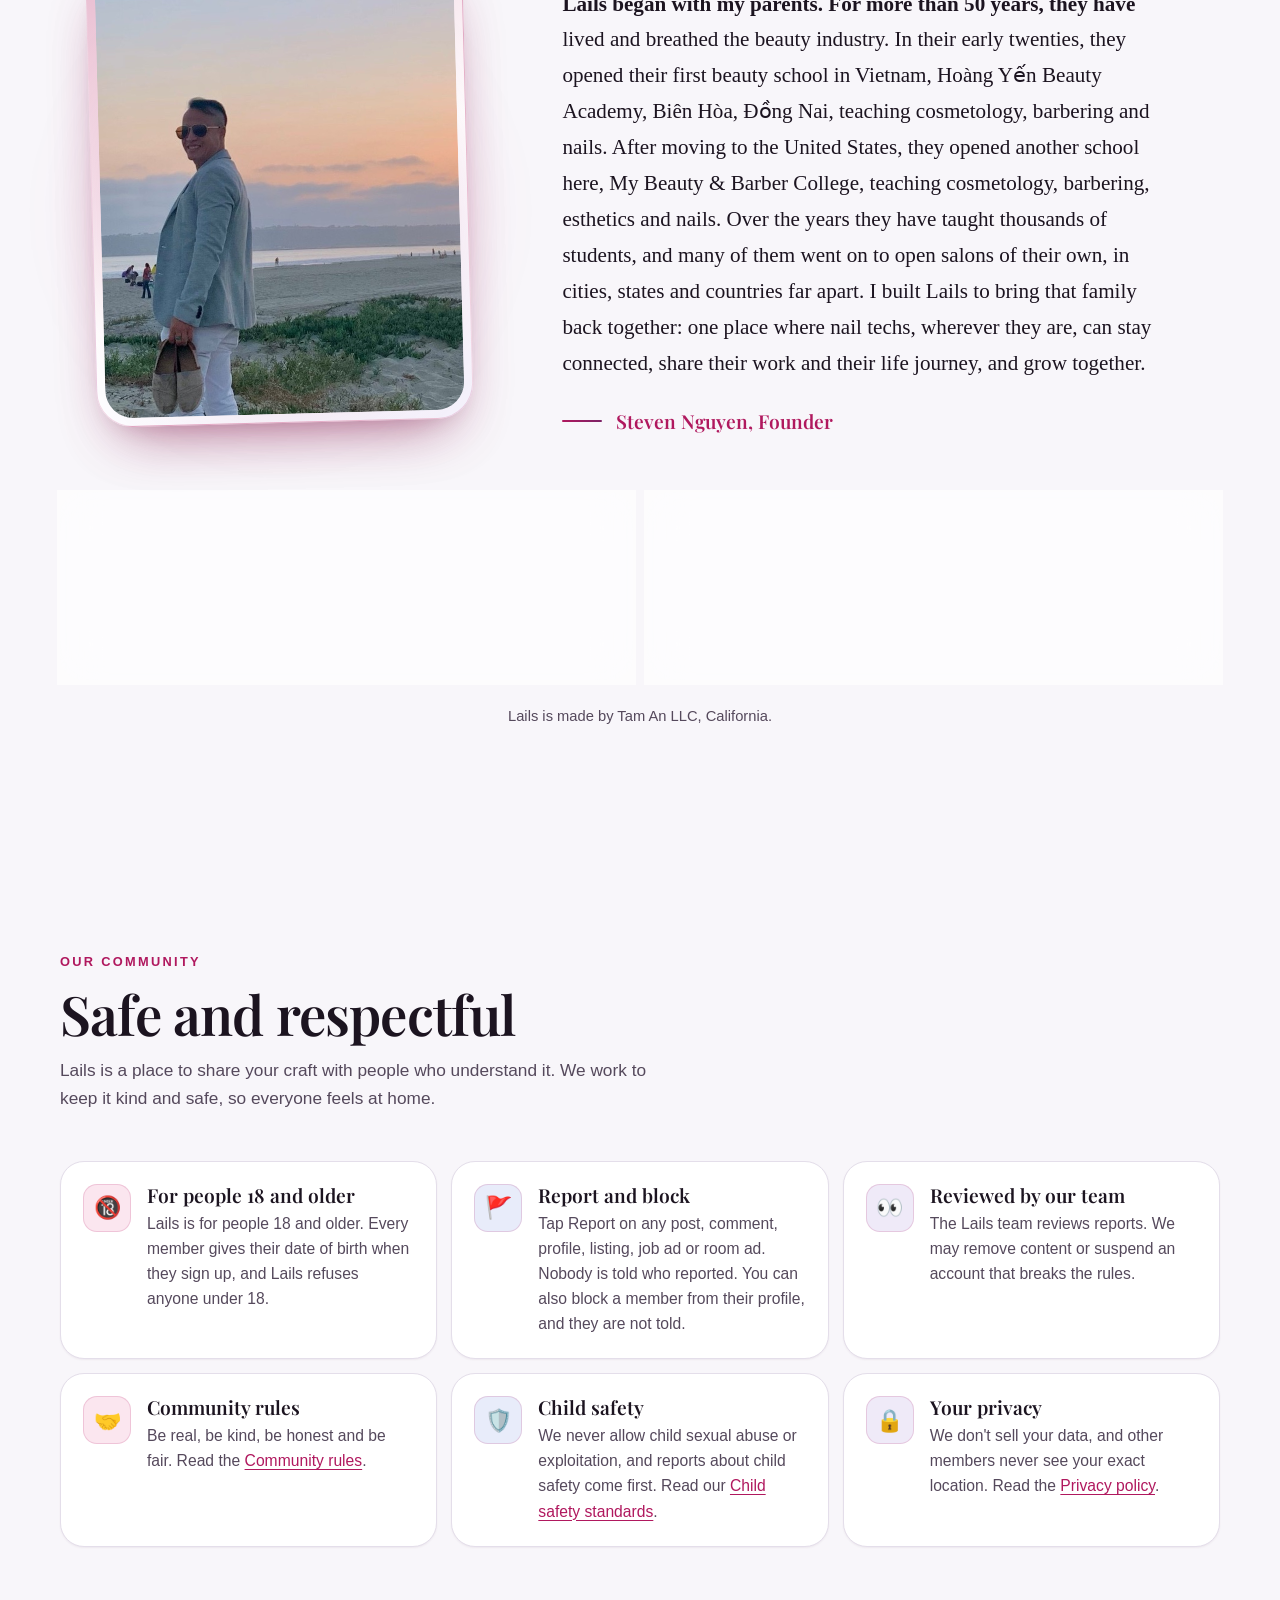
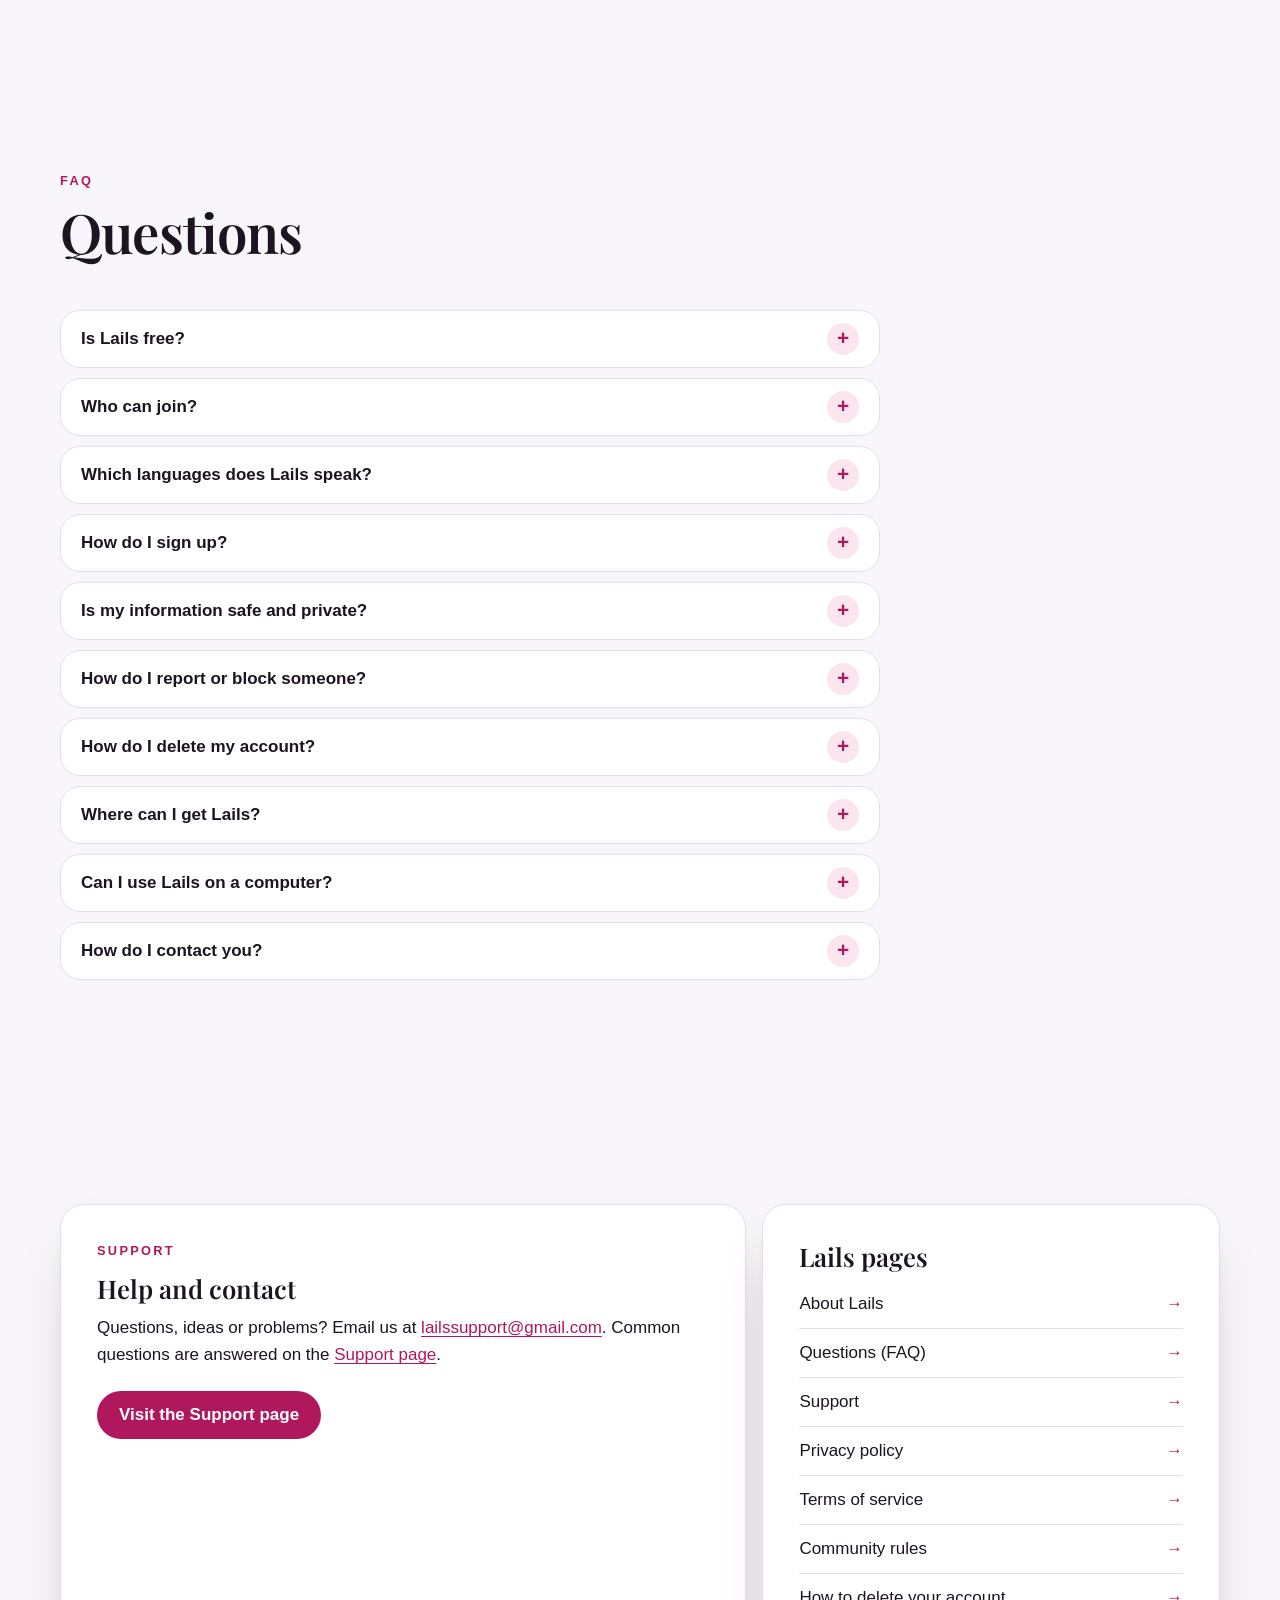
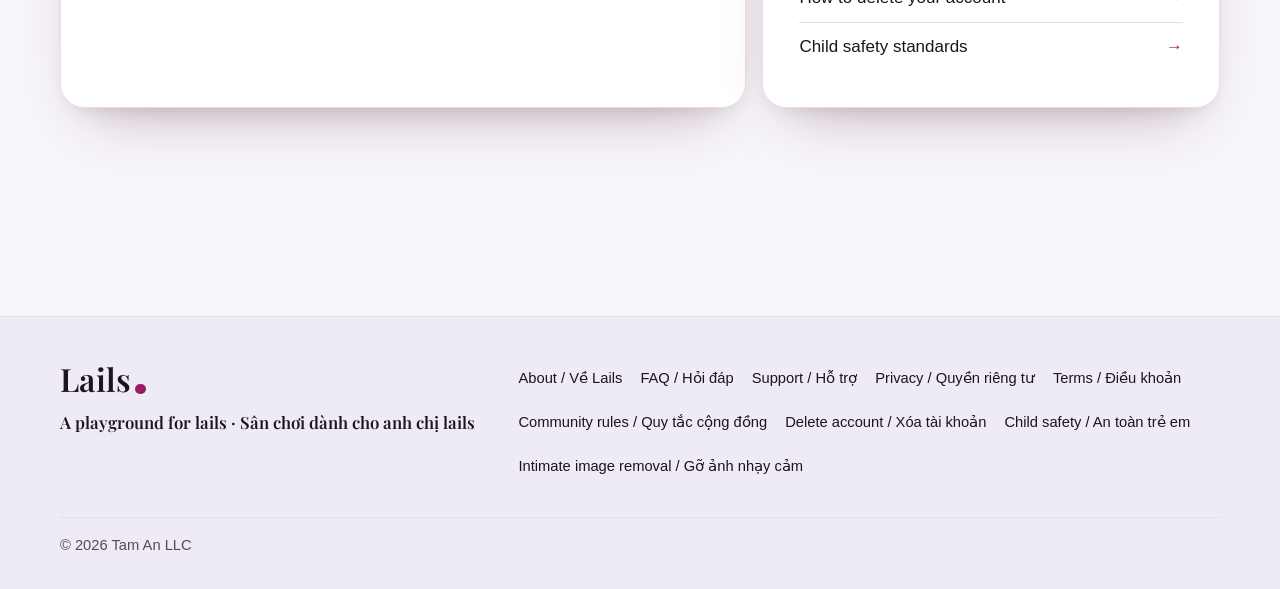
==== commit 28e97670: "Publish terms with the DMCA agent (DMCA-1087567), Tam An LLC on every page, and the privacy lines fo" ====
--- a/index.html
+++ b/index.html
@@ -124,7 +124,7 @@
 </ul>
 </div>
 </div>
-<p class="company">Lails is made by Lails LLC, California.</p>
+<p class="company">Lails is made by Tam An LLC, California.</p>
 </div>
 </div>
 <!-- about:end -->
@@ -285,7 +285,7 @@
 </ul>
 </div>
 </div>
-<p class="company">Lails do Lails LLC, California, phát triển.</p>
+<p class="company">Lails do Tam An LLC, California, phát triển.</p>
 </div>
 </div>
 <!-- about:end -->
@@ -376,7 +376,7 @@
 <a href="child-safety.html">Child safety / An toàn trẻ em</a>
 <a href="support.html#take-it-down">Intimate image removal / Gỡ ảnh nhạy cảm</a>
 </nav>
-<p class="copy">© 2026 Lails LLC</p>
+<p class="copy">© 2026 Tam An LLC</p>
 </div>
 </footer>
 </body>
